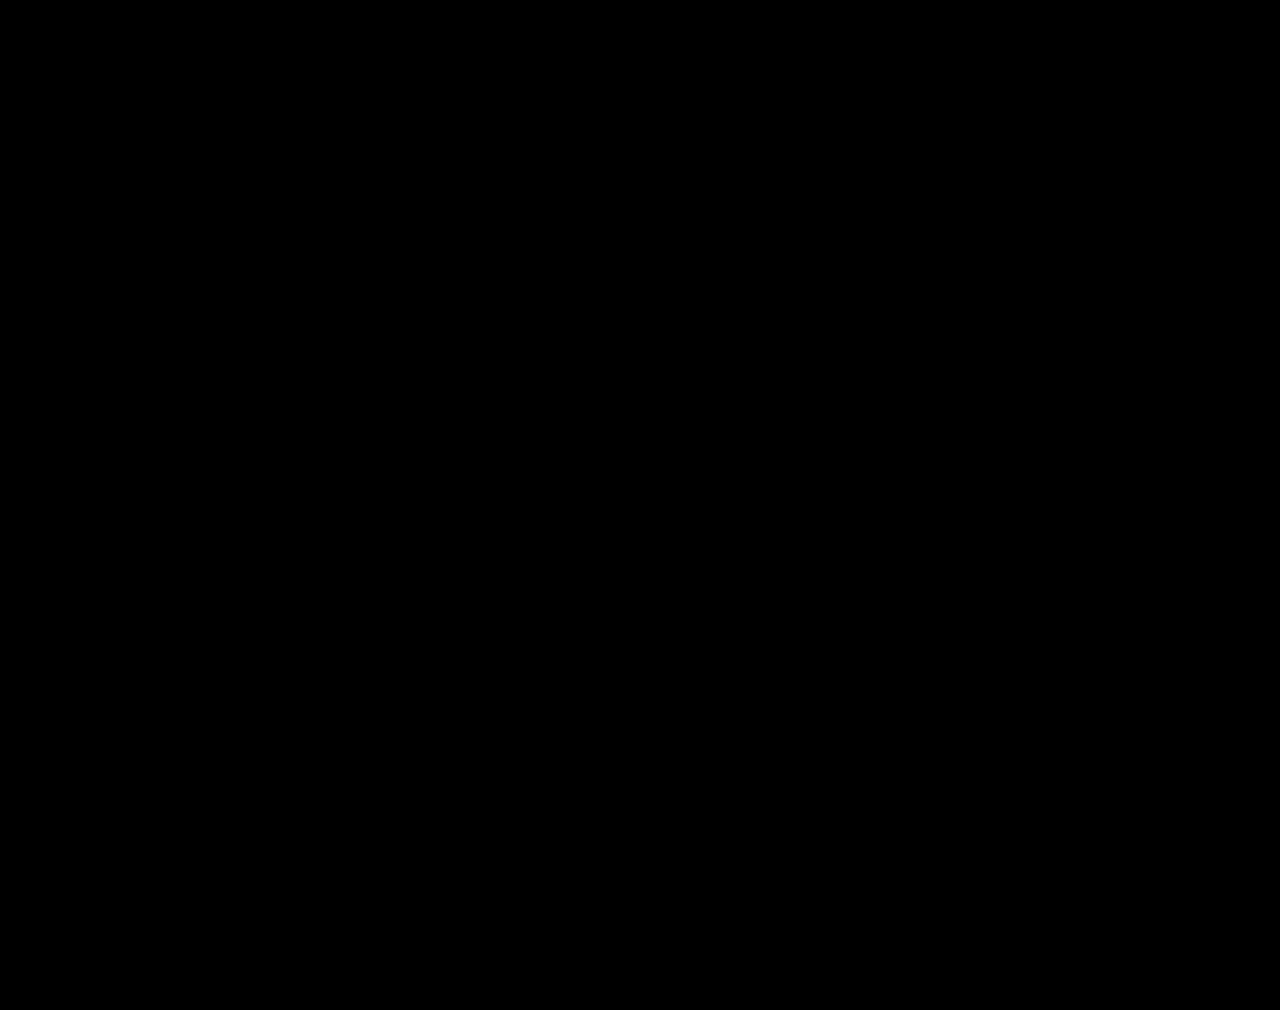
==== index.html @ 53665eca "Add files via upload" ====
<!DOCTYPE html>
<html lang="en">
<head>
<meta charset="utf-8">
<title>Celestia</title>
<meta name="viewport" content="width=device-width, initial-scale=1">
<link href="https://fonts.googleapis.com/css2?family=Press+Start+2P&display=swap" rel="stylesheet">
<link rel="stylesheet" href="style.css">
</head>
<body>
<div id="guard" hidden></div>
<div id="stage">
  <div id="screen"></div>
  <div id="popup" hidden></div>
  <canvas id="fx" width="920" height="560"></canvas>
</div>
<script src="js/data.js"></script>
<script src="js/game.js"></script>
</body>
</html>
---- style.css ----
* { box-sizing: border-box; image-rendering: pixelated; }
html, body { margin: 0; height: 100%; background: #000; color: #fff; overflow: hidden;
  font-family: 'Press Start 2P', monospace; font-size: 10px; line-height: 1.6; }
/* Stage is 11.5 : 7 -> 920 x 560, scaled by JS to fit the tab */
#stage { position: absolute; left: 50%; top: 50%; width: 920px; height: 560px;
  transform-origin: center; background: #000; overflow: hidden; }
#screen { position: absolute; inset: 0; }
#fx { position: absolute; inset: 0; pointer-events: none; z-index: 30; }
.bg { position: absolute; inset: 0; width: 100%; height: 100%; }
.hud { position: absolute; top: 0; left: 0; right: 0; height: 34px; display: flex;
  justify-content: space-between; align-items: center; padding: 0 12px; background: #000;
  border-bottom: 2px solid #fff; z-index: 5; }
.actions { position: absolute; left: 0; right: 0; bottom: 14px; display: flex; gap: 12px;
  justify-content: center; z-index: 5; }
.btn { background: #000; color: #fff; border: 2px solid #fff; font: inherit; font-size: 10px;
  padding: 10px 14px; cursor: pointer; }
.btn:hover:not(:disabled) { background: #fff; color: #000; }
.btn:disabled { border-color: #555; color: #555; cursor: default; }
.box { background: #000; border: 2px solid #fff; padding: 14px; }
.center { position: absolute; inset: 0; display: flex; flex-direction: column; align-items: center;
  justify-content: center; gap: 16px; text-align: center; }
h1 { font-size: 36px; margin: 0; letter-spacing: 6px; }
input { background: #000; color: #fff; border: 2px solid #fff; font: inherit; font-size: 12px;
  padding: 10px; width: 330px; text-align: center; outline: none; }
#popup { position: absolute; left: 90px; right: 90px; bottom: 70px; z-index: 20; background: #000;
  border: 2px solid #fff; padding: 16px; display: flex; flex-direction: column; gap: 14px;
  align-items: flex-end; box-shadow: 0 0 0 4px #000; }
#popup .pt { width: 100%; line-height: 1.9; }
#popup[hidden], #guard[hidden] { display: none; }
#guard { position: fixed; inset: 0; z-index: 99; background: #000; color: #fff; display: flex;
  align-items: center; justify-content: center; text-align: center; padding: 24px; line-height: 2.2; }
.bar { width: 320px; height: 16px; border: 2px solid #fff; }
.bar > div { height: 100%; width: 0; background: #fff; }
.mid { position: absolute; left: 0; right: 0; top: 250px; display: flex; flex-direction: column;
  align-items: center; gap: 12px; z-index: 5; }
.panel { position: absolute; right: 12px; top: 46px; width: 250px; z-index: 6; display: flex;
  flex-direction: column; gap: 10px; }
.banner { position: absolute; left: 0; right: 0; bottom: 12px; text-align: center; z-index: 5; letter-spacing: 3px; }
canvas.map { position: absolute; inset: 0; cursor: grab; }
canvas.map:active { cursor: grabbing; }
.tbar { position: absolute; left: 0; right: 0; bottom: 20px; text-align: center; z-index: 5;
  background: #000; border-top: 2px solid #fff; border-bottom: 2px solid #fff; padding: 10px; }
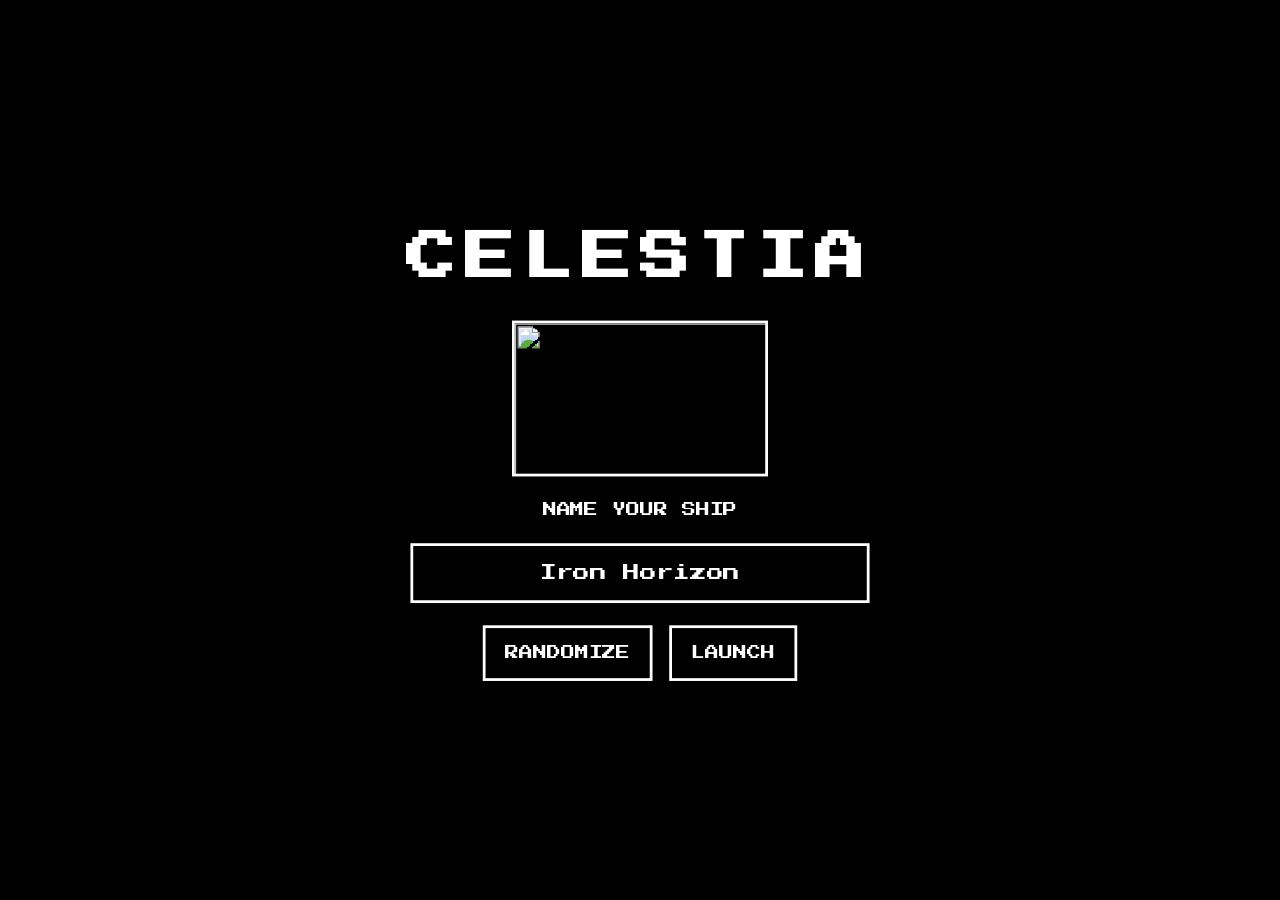
==== commit fd94b796: "Add files via upload" ====
--- a/index.html
+++ b/index.html
@@ -10,11 +10,15 @@
 <body>
 <div id="guard" hidden></div>
 <div id="stage">
-  <div id="screen"></div>
+  <div id="screen"><div id="boot" style="padding:24px;line-height:2">LOADING CELESTIA...</div></div>
   <div id="popup" hidden></div>
   <canvas id="fx" width="920" height="560"></canvas>
 </div>
-<script src="js/data.js"></script>
-<script src="js/game.js"></script>
+<script>
+function bootFail(f){document.getElementById('boot')&&(document.getElementById('boot').innerHTML='ERROR: COULD NOT LOAD '+f+'<br>UPLOAD ALL FILES TO THE REPO ROOT: index.html, style.css, data.js, game.js, assets/');}
+window.addEventListener('error',function(e){if(e.target&&e.target.src)bootFail(e.target.src.split('/').pop());},true);
+</script>
+<script src="data.js"></script>
+<script src="game.js"></script>
 </body>
 </html>
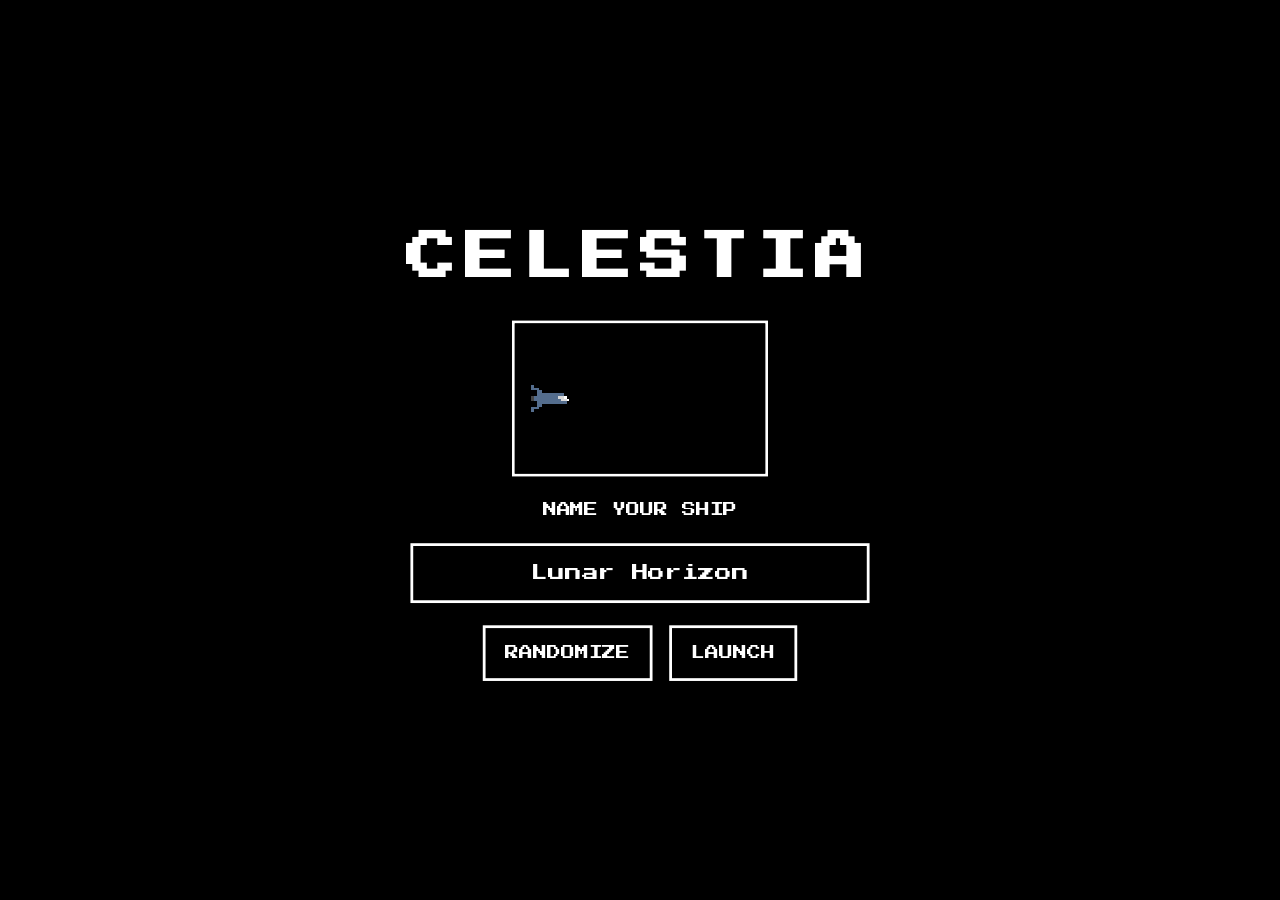
==== commit c507d3a7: "Add files via upload" ====
--- a/index.html
+++ b/index.html
@@ -15,9 +15,10 @@
   <canvas id="fx" width="920" height="560"></canvas>
 </div>
 <script>
-function bootFail(f){document.getElementById('boot')&&(document.getElementById('boot').innerHTML='ERROR: COULD NOT LOAD '+f+'<br>UPLOAD ALL FILES TO THE REPO ROOT: index.html, style.css, data.js, game.js, assets/');}
+function bootFail(f){document.getElementById('boot')&&(document.getElementById('boot').innerHTML='ERROR: COULD NOT LOAD '+f+'<br>UPLOAD ALL FILES TO THE REPO ROOT: index.html, style.css, assets.js, data.js, game.js');}
 window.addEventListener('error',function(e){if(e.target&&e.target.src)bootFail(e.target.src.split('/').pop());},true);
 </script>
+<script src="assets.js"></script>
 <script src="data.js"></script>
 <script src="game.js"></script>
 </body>
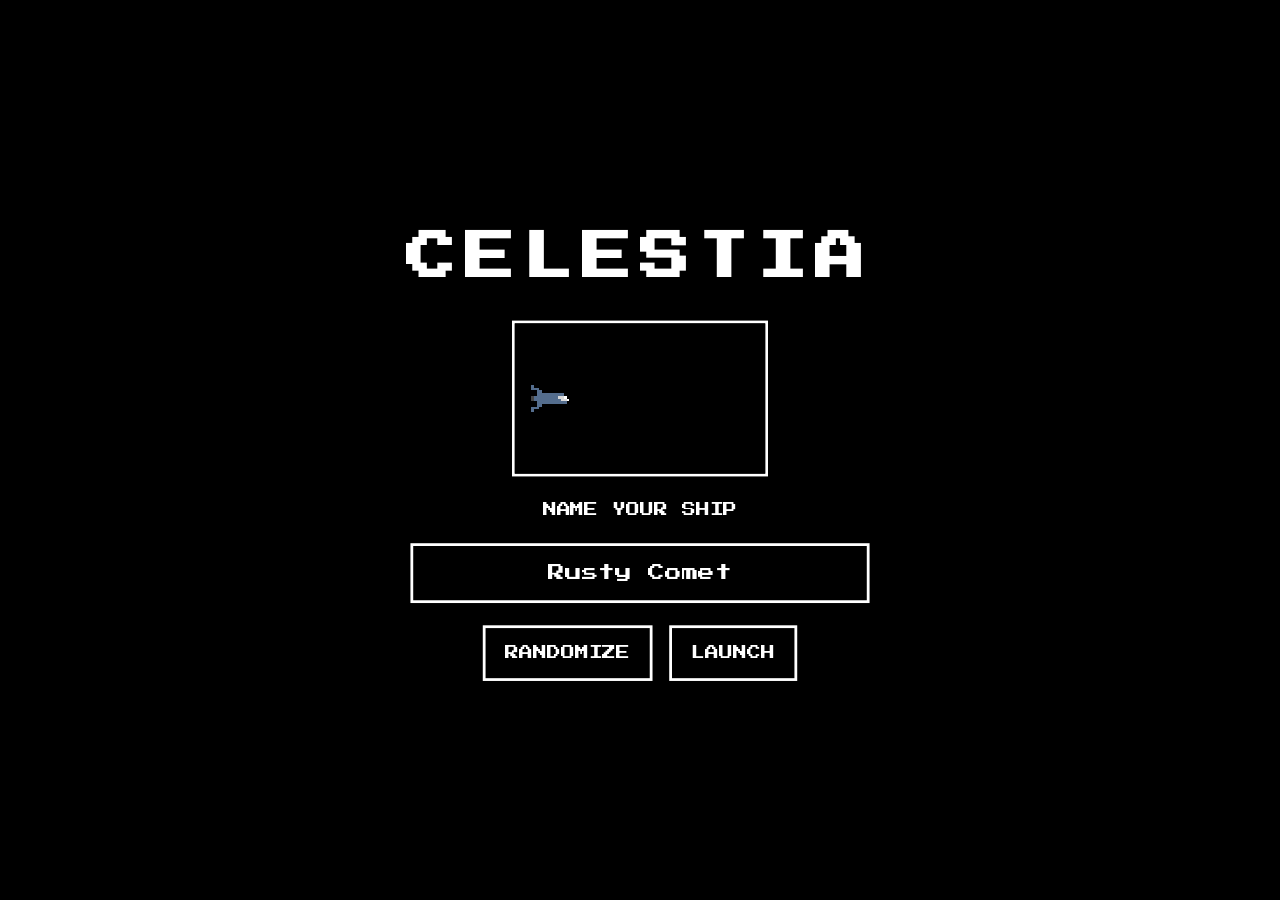
==== commit 7e520c00: "Add files via upload" ====
--- a/index.html
+++ b/index.html
@@ -5,7 +5,51 @@
 <title>Celestia</title>
 <meta name="viewport" content="width=device-width, initial-scale=1">
 <link href="https://fonts.googleapis.com/css2?family=Press+Start+2P&display=swap" rel="stylesheet">
-<link rel="stylesheet" href="style.css">
+<style>
+* { box-sizing: border-box; image-rendering: pixelated; }
+html, body { margin: 0; height: 100%; background: #000; color: #fff; overflow: hidden;
+  font-family: 'Press Start 2P', monospace; font-size: 10px; line-height: 1.6; }
+/* Stage is 11.5 : 7 -> 920 x 560, scaled by JS to fit the tab */
+#stage { position: absolute; left: 50%; top: 50%; width: 920px; height: 560px;
+  transform-origin: center; background: #000; overflow: hidden; }
+#screen { position: absolute; inset: 0; }
+#fx { position: absolute; inset: 0; pointer-events: none; z-index: 30; }
+.bg { position: absolute; inset: 0; width: 100%; height: 100%; }
+.hud { position: absolute; top: 0; left: 0; right: 0; height: 34px; display: flex;
+  justify-content: space-between; align-items: center; padding: 0 12px; background: #000;
+  border-bottom: 2px solid #fff; z-index: 5; }
+.actions { position: absolute; left: 0; right: 0; bottom: 14px; display: flex; gap: 12px;
+  justify-content: center; z-index: 5; }
+.btn { background: #000; color: #fff; border: 2px solid #fff; font: inherit; font-size: 10px;
+  padding: 10px 14px; cursor: pointer; }
+.btn:hover:not(:disabled) { background: #fff; color: #000; }
+.btn:disabled { border-color: #555; color: #555; cursor: default; }
+.box { background: #000; border: 2px solid #fff; padding: 14px; }
+.center { position: absolute; inset: 0; display: flex; flex-direction: column; align-items: center;
+  justify-content: center; gap: 16px; text-align: center; }
+h1 { font-size: 36px; margin: 0; letter-spacing: 6px; }
+input { background: #000; color: #fff; border: 2px solid #fff; font: inherit; font-size: 12px;
+  padding: 10px; width: 330px; text-align: center; outline: none; }
+#popup { position: absolute; left: 90px; right: 90px; bottom: 70px; z-index: 20; background: #000;
+  border: 2px solid #fff; padding: 16px; display: flex; flex-direction: column; gap: 14px;
+  align-items: flex-end; box-shadow: 0 0 0 4px #000; }
+#popup .pt { width: 100%; line-height: 1.9; }
+#popup[hidden], #guard[hidden] { display: none; }
+#guard { position: fixed; inset: 0; z-index: 99; background: #000; color: #fff; display: flex;
+  align-items: center; justify-content: center; text-align: center; padding: 24px; line-height: 2.2; }
+.bar { width: 320px; height: 16px; border: 2px solid #fff; }
+.bar > div { height: 100%; width: 0; background: #fff; }
+.mid { position: absolute; left: 0; right: 0; top: 250px; display: flex; flex-direction: column;
+  align-items: center; gap: 12px; z-index: 5; }
+.panel { position: absolute; right: 12px; top: 46px; width: 250px; z-index: 6; display: flex;
+  flex-direction: column; gap: 10px; }
+.banner { position: absolute; left: 0; right: 0; bottom: 12px; text-align: center; z-index: 5; letter-spacing: 3px; }
+canvas.map { position: absolute; inset: 0; cursor: grab; }
+canvas.map:active { cursor: grabbing; }
+.tbar { position: absolute; left: 0; right: 0; bottom: 20px; text-align: center; z-index: 5;
+  background: #000; border-top: 2px solid #fff; border-bottom: 2px solid #fff; padding: 10px; }
+
+</style>
 </head>
 <body>
 <div id="guard" hidden></div>
@@ -15,11 +59,322 @@
   <canvas id="fx" width="920" height="560"></canvas>
 </div>
 <script>
-function bootFail(f){document.getElementById('boot')&&(document.getElementById('boot').innerHTML='ERROR: COULD NOT LOAD '+f+'<br>UPLOAD ALL FILES TO THE REPO ROOT: index.html, style.css, assets.js, data.js, game.js');}
+function bootFail(f){document.getElementById('boot')&&(document.getElementById('boot').innerHTML='ERROR: COULD NOT LOAD '+f+'<br>');}
 window.addEventListener('error',function(e){if(e.target&&e.target.src)bootFail(e.target.src.split('/').pop());},true);
 </script>
-<script src="assets.js"></script>
-<script src="data.js"></script>
-<script src="game.js"></script>
+<script>
+// Celestia images embedded as data URIs (no assets folder needed on GitHub Pages)
+const IMG = {
+  ship: "[data-uri]",
+  farport: "[data-uri]",
+  korr: "[data-uri]"
+};
+
+</script>
+<script>
+// Celestia - data & story text
+const FIRST_NAMES = ['Silent','Crimson','Lunar','Iron','Rogue','Drifting','Hollow','Bright','Wandering','Quiet','Rusty','Stellar','Pale','Wild'];
+const LAST_NAMES  = ['Comet','Sparrow','Voyager','Lantern','Falcon','Meridian','Harbor','Tide','Ember','Wren','Horizon','Nomad','Pilgrim','Spark'];
+
+const TUNING = {
+  minerRate: 0.5,      // Retro Miner: 0.5 per second
+  toughness: 0.3,      // Lunarrite toughness
+  need: 50,            // lunarrite required
+  reward: 5000,        // Zeals
+  warpSeconds: 2,      // travel animation length
+  travelSeconds: 5     // Port <-> Lear = 5 kilayears = 5 seconds
+};
+// mining speed = miner rate / toughness  (0.5 / 0.3 = 1.667 per second)
+TUNING.mineRate = TUNING.minerRate / TUNING.toughness;
+
+const PLACES = {
+  farport: { name: 'FARPORT', sub: 'JOB HUB PLANET' },
+  korr:    { name: 'KORR',    sub: 'LUNARRITE MINING PLANET' }
+};
+
+const SYSTEMS = [
+  { id: 'port', name: 'PORT SYSTEM', x: -240, y: 0, ring: 95, sun: 16,
+    planet: { id: 'farport', name: 'FARPORT', r: 11, color: '#f7d878', angle: 0.7, speed: 0.25 } },
+  { id: 'lear', name: 'LEAR SYSTEM', x: 240, y: 0, ring: 62, sun: 13,
+    planet: { id: 'korr', name: 'KORR', r: 5.5, color: '#9a9a9a', angle: 2.4, speed: 0.35 } }
+];
+
+</script>
+<script>
+// Celestia - game logic
+const $ = s => document.querySelector(s);
+const T = TUNING;
+const S = { ship: '', loc: 'farport', step: 0, ore: 0, zeals: 0, mining: false,
+            view: 'name', mapUnlocked: false, travel: null };
+/* Tutorial steps:
+ 0 name ship | 1 find the client at Farport | 2 travel to Korr | 3 mine 50 lunarrite
+ 4 return to Farport | 5 deliver at the hut | 6 leave into space | 7 tutorial complete */
+
+let playable = false, last = performance.now();
+const rnd = a => a[Math.floor(Math.random() * a.length)];
+const randName = () => rnd(FIRST_NAMES) + ' ' + rnd(LAST_NAMES);
+
+/* ---------- tab pause / scaling ---------- */
+function checkPlay() {
+  const w = innerWidth, h = innerHeight;
+  playable = !document.hidden;
+  const g = $('#guard');
+  g.hidden = playable;
+  if (!playable) g.innerHTML = 'PAUSED<br>RETURN TO THIS TAB';
+  // stage keeps its 11.5:7 layout and scales to fit any tab size
+  const s = Math.min(w / 920, h / 560);
+  $('#stage').style.transform = `translate(-50%,-50%) scale(${s})`;
+}
+addEventListener('resize', checkPlay);
+document.addEventListener('visibilitychange', checkPlay);
+
+/* ---------- popups ---------- */
+function popup(text, label, cb) {
+  const p = $('#popup'); p.hidden = false;
+  p.innerHTML = `<div class="pt">${text}</div><button class="btn" id="pb">${label || 'OK'}</button>`;
+  $('#pb').onclick = () => { p.hidden = true; cb && cb(); };
+}
+function popups(list, done) {
+  const next = i => i >= list.length ? (done && done()) :
+    popup(list[i], i === list.length - 1 ? 'OK' : 'NEXT', () => next(i + 1));
+  next(0);
+}
+
+/* ---------- HUD ---------- */
+function questText() {
+  return ['', 'QUEST: FIND THE CLIENT', 'QUEST: GO TO KORR',
+    `QUEST: MINE LUNARRITE ${Math.floor(S.ore)}/${T.need}`, 'QUEST: RETURN TO FARPORT',
+    'QUEST: DELIVER TO THE HUT', 'QUEST: LEAVE INTO SPACE', 'TUTORIAL COMPLETE'][S.step] || '';
+}
+const hud = () => `<div class="hud"><span>${S.ship}</span><span id="qt">${questText()}</span><span>${S.zeals.toLocaleString()} Z</span></div>`;
+
+/* ---------- screens ---------- */
+function render() {
+  S.mining = false;
+  const el = $('#screen');
+  if (S.view === 'name') return renderName(el);
+  if (S.view === 'planet') return renderPlanet(el);
+  if (S.view === 'hut') return renderHut(el);
+  if (S.view === 'travel') return renderTravel(el);
+  if (S.view === 'map') return renderMap(el);
+}
+
+function renderName(el) {
+  el.innerHTML = `<div class="center"><h1>CELESTIA</h1>
+    <img src="${IMG.ship}" style="width:184px;height:112px;border:2px solid #fff">
+    <div>NAME YOUR SHIP</div>
+    <input id="nm" maxlength="24" value="${randName()}">
+    <div style="display:flex;gap:12px"><button class="btn" id="rn">RANDOMIZE</button><button class="btn" id="go">LAUNCH</button></div></div>`;
+  $('#rn').onclick = () => $('#nm').value = randName();
+  $('#go').onclick = () => {
+    S.ship = ($('#nm').value.trim() || randName()).toUpperCase();
+    S.step = 1; S.view = 'planet'; S.loc = 'farport'; render();
+    popups([`WELCOME, CAPTAIN OF THE ${S.ship}. THIS IS FARPORT, A JOB HUB PLANET.`,
+      'JOBS COME FROM PEOPLE. SOMEONE HERE HAS ASKED FOR A PILOT. GO TO THEIR HUT.']);
+  };
+}
+
+function renderPlanet(el) {
+  const L = S.loc, P = PLACES[L];
+  let acts = '', mid = '';
+  if (L === 'farport') {
+    if (S.step === 1 || S.step === 5) acts += `<button class="btn" id="hut">${S.step === 5 ? 'GO TO THE HUT (DELIVER)' : 'VISIT THE HUT'}</button>`;
+    if (S.step === 2) acts += `<button class="btn" id="tk">TRAVEL TO KORR</button>`;
+    if (S.step === 6) acts += `<button class="btn" id="leave">LEAVE INTO SPACE</button>`;
+    if (S.step >= 7) acts += `<button class="btn" id="hut">VISIT THE HUT</button><button class="btn" id="map">OPEN MAP</button>`;
+  } else {
+    if (S.step === 3) {
+      mid = `<div class="mid box"><div>LUNARRITE  TOUGHNESS ${T.toughness}</div>
+        <div id="ore">${S.ore.toFixed(1)} / ${T.need}</div>
+        <div class="bar"><div id="bar"></div></div></div>`;
+      acts += `<button class="btn" id="mine">START MINING</button>`;
+    }
+    if (S.step === 4) acts += `<button class="btn" id="tf">TRAVEL TO FARPORT</button>`;
+    if (S.step >= 7) acts += `<button class="btn" id="map">OPEN MAP</button>`;
+  }
+  el.innerHTML = `<img class="bg" src="${IMG[L]}">
+    ${hud()}${mid}
+    <div class="box" style="position:absolute;left:12px;top:46px;z-index:5">${P.name}<br><span style="font-size:8px">${P.sub}</span></div>
+    <div class="actions">${acts}</div>`;
+  const on = (id, f) => { const b = $('#' + id); if (b) b.onclick = f; };
+  on('hut', () => { S.view = 'hut'; render(); });
+  on('tk', () => startTravel('korr'));
+  on('tf', () => startTravel('farport'));
+  on('map', () => { S.view = 'map'; render(); });
+  on('leave', leaveIntoSpace);
+  on('mine', () => { S.mining = !S.mining; $('#mine').textContent = S.mining ? 'STOP MINING' : 'START MINING'; });
+  updateOre();
+}
+
+function updateOre() {
+  const o = $('#ore'); if (!o) return;
+  o.textContent = `${S.ore.toFixed(1)} / ${T.need}`;
+  $('#bar').style.width = (S.ore / T.need * 100) + '%';
+  $('#qt').textContent = questText();
+}
+
+function renderHut(el) {
+  let text, btn = '';
+  if (S.step === 1) {
+    text = `OLD TOBIN: "${S.ship}! I NEED ${T.need} LUNARRITE FROM KORR. I'LL PAY ${T.reward.toLocaleString()} ZEALS. BRING IT TO ME HERE."`;
+    btn = '<button class="btn" id="ok">ACCEPT JOB</button>';
+  } else if (S.step === 5) {
+    text = `OLD TOBIN: "THAT'S ${T.need} LUNARRITE! HERE ARE YOUR ${T.reward.toLocaleString()} ZEALS."`;
+    btn = '<button class="btn" id="ok">DELIVER LUNARRITE</button>';
+  } else text = 'OLD TOBIN: "SAFE FLIGHTS, CAPTAIN."';
+  el.innerHTML = `<div class="center"><div class="box" style="width:640px;line-height:2">${text}</div>
+    <div style="display:flex;gap:12px">${btn}<button class="btn" id="bk">LEAVE HUT</button></div></div>${hud()}`;
+  $('#bk').onclick = () => { S.view = 'planet'; render(); };
+  const ok = $('#ok');
+  if (ok) ok.onclick = () => {
+    if (S.step === 1) {
+      S.step = 2; S.view = 'planet'; render();
+      popups(['JOB ACCEPTED: MINE 50 LUNARRITE ON KORR AND BRING IT BACK.',
+        'PRESS TRAVEL TO KORR. THE JOURNEY TAKES 5 SECONDS.']);
+    } else {
+      S.step = 6; S.ore = 0; S.zeals += T.reward; S.view = 'planet'; render();
+      popups([`JOB COMPLETE! +${T.reward.toLocaleString()} ZEALS.`, 'YOU ARE READY. PRESS LEAVE INTO SPACE.']);
+    }
+  };
+}
+
+/* ---------- travel ---------- */
+const stars = Array.from({ length: 90 }, () => ({ x: Math.random() * 920, y: Math.random() * 560, s: 0.3 + Math.random() }));
+function startTravel(to) { S.travel = { to, t: 0 }; S.view = 'travel'; render(); }
+function renderTravel(el) {
+  // To use your own art, replace the values in assets.js (any image URL or data URI)
+  el.innerHTML = `<canvas id="tc" width="920" height="560" style="position:absolute;inset:0"></canvas>
+    <img id="warp" class="bg" src="${IMG.ship}">
+    <div class="tbar" id="tt"></div>`;
+}
+function tickTravel(dt) {
+  const tr = S.travel; tr.t += dt;
+  const warping = tr.t < T.warpSeconds;
+  const remain = Math.max(0, T.travelSeconds - Math.max(0, tr.t - T.warpSeconds));
+  const w = $('#warp'), r = $('#rem'), tt = $('#tt'); if (!tt) return;
+  if (w) w.style.display = warping ? 'block' : 'none';
+  if (r) r.style.display = warping ? 'none' : 'block';
+  tt.textContent = warping ? 'ENGAGING WARP...' : `TRAVELLING TO ${PLACES[tr.to].name}  -  ${remain.toFixed(1)} S REMAINING`;
+  const c = $('#tc').getContext('2d'); c.fillStyle = '#000'; c.fillRect(0, 0, 920, 560); c.fillStyle = '#fff';
+  for (const s of stars) { s.x -= s.s * (warping ? 900 : 120) * dt; if (s.x < -60) { s.x = 940; s.y = Math.random() * 560; }
+    c.fillRect(s.x, s.y, warping ? 40 * s.s : 4, 4); }
+  if (tr.t >= T.warpSeconds + T.travelSeconds) arrive(tr.to);
+}
+function arrive(dest) {
+  S.loc = dest; S.travel = null; S.view = 'planet';
+  if (dest === 'korr' && S.step === 2) {
+    S.step = 3; render();
+    popups(['THIS IS KORR. LUNARRITE HAS A TOUGHNESS OF 0.3.',
+      `TOUGHNESS 0.3 MEANS IT CAN BE MINED AT 3.3333X. YOUR RETRO MINER DOES 0.5/S, SO YOU MINE ${T.mineRate.toFixed(2)} PER SECOND.`,
+      'PRESS START MINING AND COLLECT 50 LUNARRITE.']);
+  } else if (dest === 'farport' && S.step === 4) {
+    S.step = 5; render();
+    popup('BACK AT FARPORT. TAKE THE LUNARRITE TO TOBIN\'S HUT.');
+  } else render();
+}
+
+/* ---------- leaving into space: pixel boom, then the map unlocks ---------- */
+function leaveIntoSpace() {
+  S.step = 7; S.mapUnlocked = true;
+  $('#screen').innerHTML = '';
+  const c = $('#fx'), x = c.getContext('2d');
+  const cols = ['#ffffff', '#bbbbbb', '#777777', '#f5a623'];
+  const ps = Array.from({ length: 260 }, () => { const a = Math.random() * 6.283, v = 40 + Math.random() * 380;
+    return { x: 460, y: 280, vx: Math.cos(a) * v, vy: Math.sin(a) * v, c: rnd(cols), z: 4 + Math.floor(Math.random() * 3) * 4 }; });
+  let t = 0, prev = performance.now();
+  (function loop(now) {
+    const dt = (now - prev) / 1000; prev = now; t += dt;
+    x.clearRect(0, 0, 920, 560);
+    for (const p of ps) { p.x += p.vx * dt; p.y += p.vy * dt; p.vx *= 0.985; p.vy *= 0.985;
+      x.globalAlpha = Math.max(0, 1 - t / 2); x.fillStyle = p.c; x.fillRect(Math.round(p.x / 4) * 4, Math.round(p.y / 4) * 4, p.z, p.z); }
+    x.globalAlpha = 1;
+    if (t < 2) return requestAnimationFrame(loop);
+    x.clearRect(0, 0, 920, 560);
+    S.view = 'map'; render();
+    popups(['SYSTEMS UNLOCKED: THE PORT SYSTEM AND THE LEAR SYSTEM.',
+      'DRAG TO MOVE THE MAP. SHIFT + DRAG, THE MOUSE WHEEL OR THE ROTATE BUTTONS TURN IT. CLICK A PLANET TO TRAVEL.',
+      'TUTORIAL COMPLETE.']);
+  })(prev);
+}
+
+/* ---------- map ---------- */
+const M = { cam: { x: 0, y: 0 }, rot: 0, sel: null, drag: null, moved: 0 };
+function sysOf(loc) { return SYSTEMS.find(s => s.planet.id === loc); }
+function renderMap(el) {
+  const s = sysOf(S.loc); M.cam = { x: s.x, y: s.y }; M.sel = null;
+  el.innerHTML = `<canvas class="map" id="mc" width="920" height="560"></canvas>${hud()}
+    <div class="panel" id="mp"></div>
+    <div class="actions" style="bottom:44px"><button class="btn" id="rl">&lt; ROTATE</button><button class="btn" id="rr">ROTATE &gt;</button></div>
+    <div class="banner">MORE SYSTEMS - COMING SOON</div>`;
+  const c = $('#mc');
+  const pt = e => { const r = c.getBoundingClientRect(); return { x: (e.clientX - r.left) * 920 / r.width, y: (e.clientY - r.top) * 560 / r.height }; };
+  c.oncontextmenu = e => e.preventDefault();
+  c.onpointerdown = e => { c.setPointerCapture(e.pointerId); M.drag = pt(e); M.moved = 0; };
+  c.onpointermove = e => {
+    if (!M.drag) return;
+    const p = pt(e), dx = p.x - M.drag.x, dy = p.y - M.drag.y; M.moved += Math.abs(dx) + Math.abs(dy);
+    if (e.shiftKey || e.buttons === 2) M.rot += dx * 0.01;
+    else { const a = -M.rot; M.cam.x -= dx * Math.cos(a) - dy * Math.sin(a); M.cam.y -= dx * Math.sin(a) + dy * Math.cos(a); }
+    M.drag = p;
+  };
+  c.onpointerup = e => { if (M.moved < 5) pick(pt(e)); M.drag = null; };
+  c.onwheel = e => { e.preventDefault(); M.rot += e.deltaY * 0.002; };
+  $('#rl').onclick = () => M.rot -= 0.3;
+  $('#rr').onclick = () => M.rot += 0.3;
+  panel();
+}
+const proj = (wx, wy) => { const dx = wx - M.cam.x, dy = wy - M.cam.y, c = Math.cos(M.rot), s = Math.sin(M.rot);
+  return { x: 460 + dx * c - dy * s, y: 280 + dx * s + dy * c }; };
+function planetPos(sys, time) { const p = sys.planet, a = p.angle + time * p.speed;
+  return proj(sys.x + Math.cos(a) * sys.ring, sys.y + Math.sin(a) * sys.ring); }
+function pick(p) {
+  const t = performance.now() / 1000; M.sel = null;
+  for (const s of SYSTEMS) { const q = planetPos(s, t); if (Math.hypot(q.x - p.x, q.y - p.y) < s.planet.r + 12) M.sel = s; }
+  panel();
+}
+function panel() {
+  const el = $('#mp'); if (!el) return;
+  const s = M.sel; if (!s) { el.innerHTML = '<div class="box" style="font-size:8px">CLICK A PLANET</div>'; return; }
+  const here = S.loc === s.planet.id;
+  el.innerHTML = `<div class="box">${s.planet.name}<br><span style="font-size:8px">${s.name}<br>${here ? 'YOU ARE HERE' : '5 KILAYEARS = 5 SECONDS'}</span></div>
+    <button class="btn" id="pgo">${here ? 'LAND' : 'TRAVEL TO ' + s.planet.name}</button>`;
+  $('#pgo').onclick = () => here ? (S.view = 'planet', render()) : startTravel(s.planet.id);
+}
+function drawMap() {
+  const c = $('#mc'); if (!c) return; const x = c.getContext('2d'), t = performance.now() / 1000;
+  x.fillStyle = '#000'; x.fillRect(0, 0, 920, 560);
+  x.fillStyle = '#444'; for (let i = 0; i < 70; i++) x.fillRect((i * 137) % 920, (i * 71) % 560, 2, 2);
+  const a = proj(SYSTEMS[0].x, SYSTEMS[0].y), b = proj(SYSTEMS[1].x, SYSTEMS[1].y);
+  x.strokeStyle = '#444'; x.setLineDash([6, 8]); x.beginPath(); x.moveTo(a.x, a.y); x.lineTo(b.x, b.y); x.stroke(); x.setLineDash([]);
+  x.font = '8px "Press Start 2P", monospace'; x.textAlign = 'center';
+  for (const s of SYSTEMS) {
+    const c0 = proj(s.x, s.y);
+    x.strokeStyle = '#999'; x.lineWidth = 2; x.beginPath(); x.arc(c0.x, c0.y, s.ring, 0, 6.283); x.stroke(); // grey, no fill
+    x.fillStyle = '#f5a623'; x.beginPath(); x.arc(c0.x, c0.y, s.sun, 0, 6.283); x.fill();               // sun
+    const q = planetPos(s, t);
+    x.fillStyle = s.planet.color; x.beginPath(); x.arc(q.x, q.y, s.planet.r, 0, 6.283); x.fill();
+    if (M.sel === s) { x.strokeStyle = '#fff'; x.strokeRect(q.x - s.planet.r - 6, q.y - s.planet.r - 6, s.planet.r * 2 + 12, s.planet.r * 2 + 12); }
+    x.fillStyle = '#fff'; x.fillText(s.name, c0.x, c0.y + s.ring + 24);
+    if (S.loc === s.planet.id) x.fillText('YOU', q.x, q.y - s.planet.r - 12);
+  }
+}
+
+/* ---------- main loop ---------- */
+function tick(now) {
+  const dt = Math.min(0.25, (now - last) / 1000); last = now;
+  if (playable) {
+    if (S.view === 'travel' && S.travel) tickTravel(dt);
+    else if (S.view === 'map') drawMap();
+    else if (S.mining && S.view === 'planet' && S.loc === 'korr' && S.step === 3) {
+      S.ore = Math.min(T.need, S.ore + T.mineRate * dt); updateOre();
+      if (S.ore >= T.need) { S.mining = false; S.step = 4; render();
+        popup('50 LUNARRITE COLLECTED! RETURN TO FARPORT TO DELIVER IT.'); }
+    }
+  }
+  requestAnimationFrame(tick);
+}
+checkPlay(); render(); requestAnimationFrame(tick);
+
+</script>
 </body>
 </html>
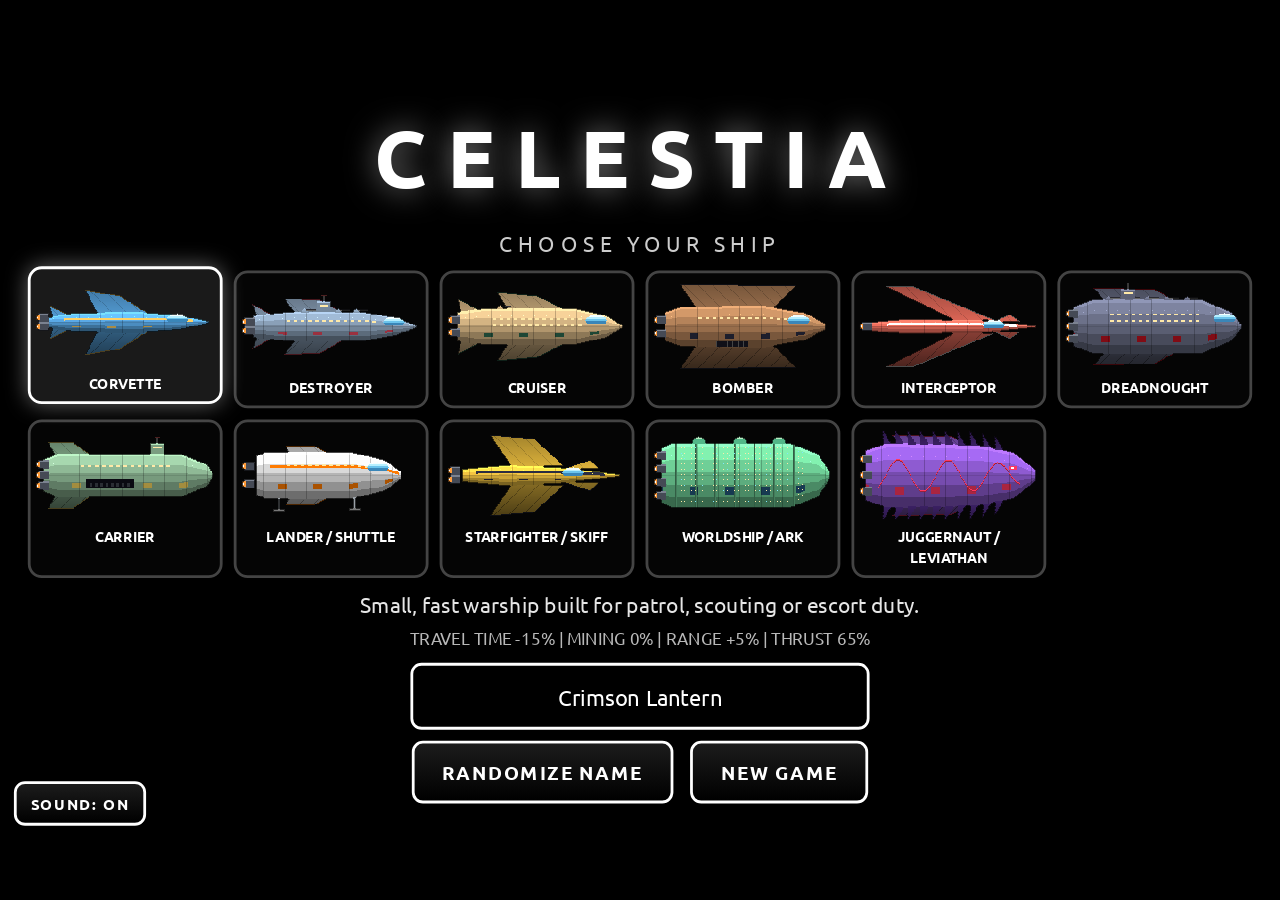
==== commit ee5644cc: "Add files via upload" ====
--- a/index.html
+++ b/index.html
@@ -4,7 +4,7 @@
 <meta charset="utf-8">
 <title>Celestia</title>
 <meta name="viewport" content="width=device-width, initial-scale=1">
-<link href="https://fonts.googleapis.com/css2?family=Press+Start+2P&display=swap" rel="stylesheet">
+<link href="https://fonts.googleapis.com/css2?family=Ubuntu:wght@400;500;700&display=swap" rel="stylesheet">
 <style>
 * { box-sizing: border-box; image-rendering: pixelated; }
 html, body { margin: 0; height: 100%; background: #000; color: #fff; overflow: hidden;
@@ -49,6 +49,47 @@
 .tbar { position: absolute; left: 0; right: 0; bottom: 20px; text-align: center; z-index: 5;
   background: #000; border-top: 2px solid #fff; border-bottom: 2px solid #fff; padding: 10px; }
 
+/* ===== 1.1: Ubuntu UI, nicer look. Only animations/sprites stay pixelated ===== */
+html, body, input, .btn { font-family: 'Ubuntu', system-ui, sans-serif; }
+html, body { font-size: 15px; line-height: 1.5; }
+.hud { height: 38px; font-weight: 500; background: linear-gradient(#000, #0a0a0a); letter-spacing: .5px; }
+.btn { font-size: 14px; font-weight: 700; letter-spacing: 1px; padding: 10px 20px; border-radius: 8px;
+  background: linear-gradient(#1c1c1c, #000); transition: transform .1s, background .15s, color .15s; }
+.btn:hover:not(:disabled) { transform: translateY(-2px); box-shadow: 0 4px 14px rgba(255,255,255,.35); }
+.box { border-radius: 10px; background: rgba(0,0,0,.82); box-shadow: 0 6px 22px rgba(0,0,0,.7); }
+input { font-size: 16px; border-radius: 8px; }
+h1 { font-size: 58px; font-weight: 700; letter-spacing: 14px; margin: 0; text-shadow: 0 0 22px rgba(255,255,255,.5); }
+#popup { font-size: 16px; border-radius: 12px; background: rgba(0,0,0,.92); box-shadow: 0 8px 40px rgba(0,0,0,.9), 0 0 0 1px #444; }
+#guard { font-size: 20px; }
+.bar { border-radius: 8px; overflow: hidden; height: 18px; } .sm { font-size: 12px; opacity: .8; }
+.tl { position: absolute; left: 12px; top: 48px; z-index: 5; }
+.sub { letter-spacing: 4px; opacity: .8; }
+.row { display: flex; gap: 12px; }
+.ships { display: grid; grid-template-columns: repeat(6, 1fr); gap: 8px; width: 880px; }
+.sc { border: 2px solid #444; border-radius: 10px; padding: 6px 4px; cursor: pointer; background: #050505; font-size: 10px; font-weight: 700; transition: .12s; }
+.sc:hover { border-color: #aaa; } .sc.on { border-color: #fff; background: #1a1a1a; box-shadow: 0 0 16px rgba(255,255,255,.4); transform: translateY(-3px); }
+.sc canvas { width: 104px; height: 56px; display: block; margin: 0 auto 4px; }
+.sd { min-height: 40px; width: 700px; opacity: .9; }
+.moss { position: absolute; width: 72px; height: 54px; cursor: grab; z-index: 6; touch-action: none; user-select: none; }
+.shop { position: absolute; left: 12px; top: 110px; width: 430px; z-index: 5; display: flex; flex-direction: column; gap: 8px; }
+.shop .ln { display: flex; justify-content: space-between; align-items: center; gap: 8px; }
+.shop .btn { padding: 6px 12px; font-size: 12px; }
+.toast { position: absolute; right: 14px; top: 50px; z-index: 40; background: #fff; color: #000; padding: 6px 12px; border-radius: 8px; font-weight: 700; animation: fl 2.4s forwards; }
+@keyframes fl { to { transform: translateY(-22px); opacity: 0; } }
+.hp { position: absolute; right: 12px; top: 48px; width: 270px; z-index: 5; }
+
+/* ===== 1.2 ===== */
+.sc canvas { width: 128px; height: 64px; }
+.row { flex-wrap: wrap; justify-content: center; max-width: 880px; }
+.shop2 { position: absolute; right: 12px; top: 110px; width: 400px; z-index: 5; display: flex; flex-direction: column; gap: 8px; max-height: 420px; overflow: auto; }
+.sw { width: 26px; height: 26px; border: 2px solid #fff; border-radius: 6px; cursor: pointer; padding: 0; }
+.sw.on { outline: 2px solid #fff; outline-offset: 2px; }
+#mute { position: absolute; left: 10px; bottom: 10px; z-index: 25; padding: 6px 10px; font-size: 11px; }
+.bg { animation: landz .9s ease-out; }
+@keyframes landz { from { transform: scale(1.35); opacity: .2; } to { transform: scale(1); opacity: 1; } }
+.shop, .shop2 { top: 148px; }
+.shop2 { max-height: 390px; }
+
 </style>
 </head>
 <body>
@@ -59,17 +100,8 @@
   <canvas id="fx" width="920" height="560"></canvas>
 </div>
 <script>
-function bootFail(f){document.getElementById('boot')&&(document.getElementById('boot').innerHTML='ERROR: COULD NOT LOAD '+f+'<br>');}
+function bootFail(f){document.getElementById('boot')&&(document.getElementById('boot').innerHTML='ERROR: COULD NOT LOAD '+f+'<br>UPLOAD ALL FILES TO THE REPO ROOT: index.html, style.css, data.js, game.js, game2.js, game3.js, game4.js');}
 window.addEventListener('error',function(e){if(e.target&&e.target.src)bootFail(e.target.src.split('/').pop());},true);
-</script>
-<script>
-// Celestia images embedded as data URIs (no assets folder needed on GitHub Pages)
-const IMG = {
-  ship: "[data-uri]",
-  farport: "[data-uri]",
-  korr: "[data-uri]"
-};
-
 </script>
 <script>
 // Celestia - data & story text
@@ -89,14 +121,18 @@
 
 const PLACES = {
   farport: { name: 'FARPORT', sub: 'JOB HUB PLANET' },
-  korr:    { name: 'KORR',    sub: 'LUNARRITE MINING PLANET' }
+  korr:    { name: 'KORR',    sub: 'LUNARRITE MINING PLANET' },
+  bazaar:  { name: 'BAZAAR',  sub: 'SHOP PLANET' },
+  home:    { name: 'HOME',    sub: 'YOUR PLANET' }
 };
 
 const SYSTEMS = [
-  { id: 'port', name: 'PORT SYSTEM', x: -240, y: 0, ring: 95, sun: 16,
-    planet: { id: 'farport', name: 'FARPORT', r: 11, color: '#f7d878', angle: 0.7, speed: 0.25 } },
-  { id: 'lear', name: 'LEAR SYSTEM', x: 240, y: 0, ring: 62, sun: 13,
-    planet: { id: 'korr', name: 'KORR', r: 5.5, color: '#9a9a9a', angle: 2.4, speed: 0.35 } }
+  { id: 'port', name: 'PORT SYSTEM', x: -240, y: 0, sun: 16, planets: [
+    { id: 'farport', name: 'FARPORT', r: 11, color: '#f7d878', angle: 0.7, speed: 0.25, orbit: 95 },
+    { id: 'bazaar', name: 'BAZAAR', r: 8, color: '#5fb6c8', angle: 3.6, speed: 0.4, orbit: 58 } ] },
+  { id: 'lear', name: 'LEAR SYSTEM', x: 240, y: 0, sun: 13, planets: [
+    { id: 'korr', name: 'KORR', r: 5.5, color: '#9a9a9a', angle: 2.4, speed: 0.35, orbit: 66 },
+    { id: 'home', name: 'HOME', r: 6.5, color: '#6bc57a', angle: 5.1, speed: 0.5, orbit: 40 } ] }
 ];
 
 </script>
@@ -292,8 +328,7 @@
     x.clearRect(0, 0, 920, 560);
     S.view = 'map'; render();
     popups(['SYSTEMS UNLOCKED: THE PORT SYSTEM AND THE LEAR SYSTEM.',
-      'DRAG TO MOVE THE MAP. SHIFT + DRAG, THE MOUSE WHEEL OR THE ROTATE BUTTONS TURN IT. CLICK A PLANET TO TRAVEL.',
-      'TUTORIAL COMPLETE.']);
+      'DRAG TO MOVE THE MAP. SHIFT + DRAG, THE MOUSE WHEEL OR THE ROTATE BUTTONS TURN IT. CLICK A PLANET TO TRAVEL.'], showComplete);
   })(prev);
 }
 
@@ -373,6 +408,751 @@
   }
   requestAnimationFrame(tick);
 }
+
+</script>
+<script>
+/* Celestia 1.1 - ships, generated travel animation, colony quest line. Overrides functions from game.js */
+Object.assign(S, { type: 0, need: T.need, job: null, planet: '', cleaned: false, homes: 0, farms: 0, caves: 0,
+  pods: { home: 0, farm: 0, cave: 0 }, inv: { silver: 0, crust: 0, gold: 0, lunerite: 0, platinum: 0 },
+  moss: [], mossInit: false, won: false, acc: 0 });
+const B = (id, t) => `<button class="btn" id="${id}">${t}</button>`;
+const JOBS = [[30, 700], [60, 1600], [100, 3000]];
+const ITEMS = [['home', 'HOME POD', 300], ['farm', 'FARM POD', 800], ['cave', 'MINING EQUIPMENT (CAVE KIT)', 1500]];
+const RES = [{ k: 'silver', n: 'SILVER', r: 'COMMON', w: 50, v: 20 }, { k: 'crust', n: 'LUNER CRUST', r: 'UNCOMMON', w: 25, v: 45 },
+  { k: 'gold', n: 'GOLD', r: 'RARE', w: 15, v: 100 }, { k: 'lunerite', n: 'LUNERITE', r: 'EPIC', w: 7, v: 250 },
+  { k: 'platinum', n: 'PLATINUM', r: 'LEGENDARY', w: 3, v: 600 }];
+
+/* ---------- 11 ship designs (generated pixel art) ---------- */
+const SHIPS = [
+ { n: 'CORVETTE', d: 'Small, fast warship built for patrol, scouting or escort duty.', c: '#7fc8ff', L: 20, H: 2, wing: 4, sw: .6, fin: 3, eng: 1 },
+ { n: 'DESTROYER', d: 'Multi-role combatant that screens fleets, hunts raiders and patrols.', c: '#9fb4c9', L: 26, H: 3, wing: 3, sw: .9, fin: 2, eng: 2, turret: 2 },
+ { n: 'CRUISER', d: 'Medium vessel for independent missions, exploration or commerce raiding.', c: '#d6c59a', L: 30, H: 4, wing: 3, sw: 1, fin: 3, eng: 2, turret: 1 },
+ { n: 'BOMBER', d: 'Strike craft designed to attack heavy targets, stations or ground installations.', c: '#c98b6b', L: 24, H: 4, wing: 7, sw: .5, fin: 2, eng: 2, bay: 1 },
+ { n: 'INTERCEPTOR', d: 'Fast, short-range dogfighter built to shoot down fighters and bombers.', c: '#ff9f7a', L: 22, H: 1, wing: 6, sw: .7, fin: 4, eng: 1, fwd: 1 },
+ { n: 'DREADNOUGHT', d: 'Gigantic, heavily armored warship built for overwhelming firepower.', c: '#8d8fa8', L: 40, H: 6, wing: 2, sw: 3, fin: 2, eng: 3, turret: 4 },
+ { n: 'CARRIER', d: 'Large support capital ship that launches and repairs smaller craft or carries troops.', c: '#a8c4a2', L: 38, H: 5, wing: 0, sw: 1, fin: 2, eng: 3, deck: 1 },
+ { n: 'LANDER / SHUTTLE', d: 'Short-range vessel ferrying crews and cargo between orbit and a planet or moon.', c: '#e6e6e6', L: 16, H: 4, wing: 3, sw: .4, fin: 0, eng: 1, legs: 1 },
+ { n: 'STARFIGHTER / SKIFF', d: 'Agile personal or small-squadron ship for space fantasy and adventure.', c: '#ffd166', L: 18, H: 2, wing: 5, sw: .5, fin: 3, eng: 1, fwd: 1 },
+ { n: 'WORLDSHIP / ARK', d: 'Massive vessel built to carry entire populations or ecosystems across deep space.', c: '#7be0a3', L: 42, H: 7, wing: 0, sw: 1, fin: 0, eng: 4, rings: 1 },
+ { n: 'JUGGERNAUT / LEVIATHAN', d: 'Colossal, ancient warship that dominates entire star systems.', c: '#b36bff', L: 44, H: 8, wing: 3, sw: 2, fin: 3, eng: 3, spikes: 1 }];
+const shade = (h, k) => { const n = parseInt(h.slice(1), 16), f = v => Math.max(0, Math.min(255, Math.round(v * k)));
+  return `rgb(${f(n >> 16)},${f((n >> 8) & 255)},${f(n & 255)})`; };
+const engY = s => Array.from({ length: s.eng }, (_, e) => 14 + (e - (s.eng - 1) / 2) * Math.max(2, Math.floor(s.H * 2 / s.eng)));
+function shipSprite(i) {
+  const s = SHIPS[i], c = document.createElement('canvas'); c.width = 52; c.height = 28;
+  const x = c.getContext('2d'), cy = 14, x0 = 4, P = (a, b, col) => { x.fillStyle = col; x.fillRect(Math.round(a), Math.round(b), 1, 1); };
+  for (let a = 1; a <= s.wing; a++) for (let xx = x0 + s.L * (s.fwd ? .45 : .35) + a * s.sw; xx < x0 + s.L * .85; xx++)
+    for (const d of [-1, 1]) P(xx, cy + d * (s.H + a), shade(s.c, .6 + (a % 2) * .12));
+  for (let a = 1; a <= s.fin; a++) for (let xx = x0 + 1; xx < x0 + 3 + s.fin - a; xx++) for (const d of [-1, 1]) P(xx, cy + d * (s.H + a), shade(s.c, .7));
+  for (let xx = 0; xx <= s.L; xx++) {
+    const t = xx / s.L, h = Math.max(0, Math.round(s.H * (t < .1 ? .5 + t * 5 : t < .75 ? 1 : 1 - (t - .75) / .25 * .95)));
+    for (let r = -h; r <= h; r++) { let k = r < -h / 2 ? 1.15 : r > h / 2 ? .7 : .95; if (Math.abs(r) === h) k *= .75; P(x0 + xx, cy + r, shade(s.c, k)); }
+    if (s.deck && xx > 3 && xx < s.L - 4) P(x0 + xx, cy, '#2a2a2a');
+    if (s.rings && xx % 5 === 2) for (let r = -h; r <= h; r++) P(x0 + xx, cy + r, '#1b3a2a');
+    if (s.turret && xx > 6 && xx % Math.ceil(s.L / (s.turret + 1)) === 0) { P(x0 + xx, cy - h - 1, '#ddd'); P(x0 + xx + 1, cy - h - 1, '#ddd'); }
+    if (s.spikes && xx % 4 === 1) for (let j = 1; j <= 2; j++) { P(x0 + xx, cy - h - j, shade(s.c, .6)); P(x0 + xx, cy + h + j, shade(s.c, .6)); }
+    if (s.legs && (xx === 3 || xx === s.L - 4)) { for (let j = 1; j <= 3; j++) P(x0 + xx, cy + h + j, '#999'); P(x0 + xx - 1, cy + h + 3, '#999'); P(x0 + xx + 1, cy + h + 3, '#999'); }
+  }
+  if (s.bay) for (let xx = 8; xx < 14; xx++) P(x0 + xx, cy + s.H, '#222');
+  const cx = x0 + Math.round(s.L * .72); P(cx, cy - 1, '#bdf4ff'); P(cx + 1, cy - 1, '#7fdcff'); P(cx, cy, '#5fb8e0');
+  engY(s).forEach(y => { P(x0 - 1, y, '#666'); P(x0, y, '#ff9d3c'); });
+  return c;
+}
+
+/* ---------- generated pixel scenes & sprites ---------- */
+const _sc = {};
+function sceneURL(k) {
+  if (_sc[k]) return _sc[k];
+  const c = document.createElement('canvas'); c.width = 92; c.height = 56; const x = c.getContext('2d');
+  let s = 7; const R = () => (s = (s * 16807) % 2147483647) / 2147483647;
+  x.fillStyle = '#04050c'; x.fillRect(0, 0, 92, 56);
+  for (let i = 0; i < 60; i++) { x.fillStyle = R() < .2 ? '#fff' : '#667'; x.fillRect(R() * 92 | 0, R() * 56 | 0, 1, 1); }
+  const cx = 64, cy = 32, r = 30, base = [70, 170, 190];
+  for (let y = 0; y < 56; y++) for (let xx = 0; xx < 92; xx++) { const dx = xx - cx, dy = y - cy;
+    if (Math.hypot(dx, dy) < r) { const l = .3 + .7 * Math.max(0, (-dx * .6 - dy * .4) / r + .6) + Math.sin(y * .6 + R()) * .06;
+      x.fillStyle = `rgb(${base.map(v => Math.min(255, v * l) | 0)})`; x.fillRect(xx, y, 1, 1); } }
+  for (let i = 0; i < 40; i++) { const dx = -20 + R() * 30, dy = -4 + R() * 24; if (Math.hypot(cx + dx - cx, dy) < r - 4) { x.fillStyle = '#ffe27a'; x.fillRect(cx + dx | 0, cy + dy | 0, 1, 1); } }
+  for (let a = 0; a < 360; a += 2) { const q = a * Math.PI / 180, px = cx + Math.cos(q) * 46, py = cy + Math.sin(q) * 9;
+    if (py > cy || Math.abs(px - cx) > r) { x.fillStyle = 'rgba(225,205,255,.75)'; x.fillRect(px | 0, py | 0, 1, 1); } }
+  return _sc[k] = c.toDataURL();
+}
+const _sp = {};
+function spriteURL(k) {
+  if (_sp[k]) return _sp[k];
+  const c = document.createElement('canvas'), x = c.getContext('2d'); let s = 5; const R = () => (s = (s * 16807) % 2147483647) / 2147483647;
+  if (k === 'moss') { c.width = 16; c.height = 12;
+    for (let y = 0; y < 12; y++) for (let xx = 0; xx < 16; xx++) if (Math.hypot((xx - 7.5) / 8, (y - 5.5) / 6) + R() * .25 < 1) { x.fillStyle = ['#2f7d32', '#3fa142', '#1f5c25', '#62c25a'][R() * 4 | 0]; x.fillRect(xx, y, 1, 1); } }
+  else { c.width = 14; c.height = 18; x.fillStyle = '#c9c9c9'; x.fillRect(0, 2, 14, 2); x.fillRect(5, 0, 4, 2);
+    for (let y = 4; y < 18; y++) { x.fillStyle = '#8a8a8a'; x.fillRect(1 + (y - 4) / 8 | 0, y, 12 - 2 * ((y - 4) / 8 | 0), 1); }
+    x.fillStyle = '#444'; for (let xx = 4; xx < 11; xx += 3) x.fillRect(xx, 6, 1, 10); }
+  return _sp[k] = c.toDataURL();
+}
+
+/* ---------- name + ship select ---------- */
+function renderName(el) {
+  el.innerHTML = `<div class="center" style="gap:10px"><h1>CELESTIA</h1><div class="sub">CHOOSE YOUR SHIP</div><div class="ships" id="sg"></div>
+    <div class="sd" id="sd"></div><input id="nm" maxlength="24" value="${randName()}">
+    <div class="row"><button class="btn" id="rn">RANDOMIZE NAME</button><button class="btn" id="go">LAUNCH</button></div></div>`;
+  const sel = i => { S.type = i; $$('.sc').forEach((e, j) => e.classList.toggle('on', j === i)); $('#sd').textContent = SHIPS[i].d; };
+  SHIPS.forEach((s, i) => { const d = document.createElement('div'); d.className = 'sc'; d.append(shipSprite(i), s.n); d.onclick = () => sel(i); $('#sg').append(d); });
+  sel(S.type);
+  $('#rn').onclick = () => $('#nm').value = randName();
+  $('#go').onclick = () => {
+    S.ship = ($('#nm').value.trim() || randName()).toUpperCase(); S.step = 1; S.view = 'planet'; S.loc = 'farport'; render();
+    popups([`WELCOME, CAPTAIN OF THE ${S.ship}. THIS IS FARPORT, A JOB HUB PLANET.`, 'JOBS COME FROM PEOPLE. SOMEONE HERE HAS ASKED FOR A PILOT. GO TO THEIR HUT.']);
+  };
+}
+const $$ = s => document.querySelectorAll(s);
+
+/* ---------- quest text ---------- */
+function questText() {
+  if (S.step >= 11) return !S.cleaned ? 'QUEST: CLEAN UP YOUR PLANET' : S.won ? 'COLONY ESTABLISHED' : `HOMES ${S.homes}/10  FARM ${S.farms}/1  CAVE ${S.caves}/1`;
+  return ['', 'QUEST: FIND THE CLIENT', 'QUEST: GO TO KORR', `QUEST: MINE LUNARRITE ${Math.floor(S.ore)}/${S.need}`, 'QUEST: RETURN TO FARPORT', 'QUEST: DELIVER TO THE HUT',
+    'QUEST: LEAVE INTO SPACE', 'QUEST: VISIT THE HUT IN FARPORT', `QUEST: MINE ${S.need} LUNARRITE FOR VEX`, 'QUEST: RETURN TO VEX AT FARPORT', 'QUEST: CLAIM YOUR PLANET'][S.step] || '';
+}
+function refreshHud() { const h = $('.hud'); if (h) h.lastElementChild.textContent = S.zeals.toLocaleString() + ' Z'; const q = $('#qt'); if (q) q.textContent = questText(); }
+function toast(t) { const d = document.createElement('div'); d.className = 'toast'; d.textContent = t; $('#stage').append(d); setTimeout(() => d.remove(), 2400); }
+
+/* ---------- planets ---------- */
+const canMine = () => S.step === 3 || S.step === 8 || (S.step >= 11 && S.job && !S.job.done);
+function renderPlanet(el) {
+  const L = S.loc; if (L === 'home') return renderHome(el); if (L === 'bazaar') return renderBazaar(el);
+  const P = PLACES[L]; let acts = '', mid = '';
+  if (L === 'farport') {
+    if (S.step === 2) acts += B('tk', 'TRAVEL TO KORR'); else if (S.step === 6) acts += B('leave', 'LEAVE INTO SPACE');
+    else if (S.step === 1 || S.step === 5 || S.step >= 7) acts += B('hut', S.step === 5 ? 'GO TO THE HUT (DELIVER)' : 'VISIT THE HUT');
+  } else {
+    if (canMine()) { mid = `<div class="mid box"><div>LUNARRITE &nbsp;TOUGHNESS ${T.toughness}</div><div id="ore">${S.ore.toFixed(1)} / ${S.need}</div><div class="bar"><div id="bar"></div></div></div>`; acts += B('mine', 'START MINING'); }
+    if (S.step === 4 || S.step === 9 || (S.job && S.job.done)) acts += B('tf', 'TRAVEL TO FARPORT');
+  }
+  if (S.mapUnlocked) acts += B('map', 'OPEN MAP');
+  el.innerHTML = `<img class="bg" src="${IMG[L]}">${hud()}${mid}<div class="box tl">${P.name}<br><span class="sm">${P.sub}</span></div><div class="actions">${acts}</div>`;
+  const on = (id, f) => { const b = $('#' + id); if (b) b.onclick = f; };
+  on('hut', () => { S.view = 'hut'; render(); }); on('tk', () => startTravel('korr')); on('tf', () => startTravel('farport'));
+  on('map', () => { S.view = 'map'; render(); }); on('leave', leaveIntoSpace);
+  on('mine', () => { S.mining = !S.mining; $('#mine').textContent = S.mining ? 'STOP MINING' : 'START MINING'; });
+  updateOre();
+}
+function updateOre() { const o = $('#ore'); if (!o) return; o.textContent = `${S.ore.toFixed(1)} / ${S.need}`; $('#bar').style.width = (S.ore / S.need * 100) + '%'; $('#qt').textContent = questText(); }
+function finishMine() {
+  S.mining = false;
+  if (S.step === 3) { S.step = 4; render(); popup('50 LUNARRITE COLLECTED! RETURN TO FARPORT TO DELIVER IT.'); }
+  else if (S.step === 8) { S.step = 9; render(); popup(`${S.need} LUNARRITE COLLECTED. TAKE IT BACK TO VEX AT FARPORT.`); }
+  else { S.job.done = true; render(); popup('JOB COLLECTED! RETURN TO THE FARPORT HUT TO GET PAID.'); }
+}
+
+/* ---------- hut ---------- */
+function renderHut(el) {
+  let text, btn = '', extra = '';
+  if (S.step === 1) { text = `OLD TOBIN: "${S.ship}! I NEED ${T.need} LUNARRITE FROM KORR. I'LL PAY ${T.reward.toLocaleString()} ZEALS. BRING IT TO ME HERE."`; btn = B('ok', 'ACCEPT JOB'); }
+  else if (S.step === 5) { text = `OLD TOBIN: "THAT'S ${T.need} LUNARRITE! HERE ARE YOUR ${T.reward.toLocaleString()} ZEALS."`; btn = B('ok', 'DELIVER LUNARRITE'); }
+  else if (S.step === 7) { text = `VEX (SKETCHY): "PSST... CAPTAIN ${S.ship}. I KNOW OF A PLANET NOBODY WANTS. IT COULD BE YOURS. BRING ME 20 LUNARRITE FROM KORR AND ASK NO QUESTIONS."`; btn = B('ok', 'ACCEPT SKETCHY JOB'); }
+  else if (S.step === 8 || S.step === 9) text = 'VEX: "20 LUNARRITE. KORR. DON\'T KEEP ME WAITING."';
+  else if (S.step === 10) { text = 'VEX: "...NOT BAD, CAPTAIN. THE DEED IS YOURS. NAME YOUR PLANET."'; extra = '<input id="pn" maxlength="20" placeholder="PLANET NAME">'; btn = B('ok', 'CLAIM PLANET'); }
+  else if (S.step >= 11) {
+    const j = S.job;
+    if (j && j.done) { text = `CLIENT: "THE ${j.need} LUNARRITE! HERE ARE ${j.reward} ZEALS."`; btn = B('ok', 'DELIVER'); }
+    else if (j) text = `ACTIVE JOB: MINE ${j.need} LUNARRITE ON KORR FOR ${j.reward} Z.`;
+    else { text = 'JOB BOARD: PICK A JOB. MINE LUNARRITE ON KORR AND BRING IT BACK FOR ZEALS.'; btn = JOBS.map((q, i) => `<button class="btn" data-j="${i}">MINE ${q[0]} - ${q[1]} Z</button>`).join(''); }
+  } else text = 'OLD TOBIN: "SAFE FLIGHTS, CAPTAIN."';
+  el.innerHTML = `<div class="center"><div class="box" style="width:660px;line-height:1.9;font-size:17px">${text}</div>${extra}<div class="row">${btn}<button class="btn" id="bk">LEAVE HUT</button></div></div>${hud()}`;
+  $('#bk').onclick = () => { S.view = 'planet'; render(); };
+  $$('[data-j]').forEach(b => b.onclick = () => { const q = JOBS[b.dataset.j]; S.job = { need: q[0], reward: q[1], done: false }; S.need = q[0]; S.ore = 0; S.view = 'planet'; render();
+    popup(`JOB ACCEPTED: MINE ${q[0]} LUNARRITE ON KORR, THEN RETURN HERE FOR ${q[1]} ZEALS.`); });
+  const ok = $('#ok'); if (!ok) return;
+  ok.onclick = () => {
+    if (S.step === 1) { S.step = 2; S.view = 'planet'; render(); popups(['JOB ACCEPTED: MINE 50 LUNARRITE ON KORR AND BRING IT BACK.', 'PRESS TRAVEL TO KORR. THE JOURNEY TAKES 5 SECONDS.']); }
+    else if (S.step === 5) { S.step = 6; S.ore = 0; S.zeals += T.reward; S.view = 'planet'; render(); popups([`JOB COMPLETE! +${T.reward.toLocaleString()} ZEALS.`, 'YOU ARE READY. PRESS LEAVE INTO SPACE.']); }
+    else if (S.step === 7) { S.step = 8; S.need = 20; S.ore = 0; S.view = 'planet'; render(); popup('VEX WANTS 20 LUNARRITE FROM KORR. OPEN THE MAP AND TRAVEL TO KORR.'); }
+    else if (S.step === 10) { const n = ($('#pn').value.trim() || 'NEW HOPE').toUpperCase(); S.planet = n; PLACES.home = { name: n, sub: 'YOUR PLANET' }; SYSTEMS[1].planets[1].name = n;
+      S.step = 11; S.ore = 0; S.view = 'planet'; render();
+      popups([`THE PLANET ${n} IS YOURS! IT ORBITS IN THE LEAR SYSTEM.`, 'OPEN THE MAP AND TRAVEL THERE. IT IS COVERED IN MOSS, SO CLEAN IT UP FIRST.',
+        'THEN VISIT THE BAZAAR IN THE PORT SYSTEM TO BUY HOME PODS, FARM PODS AND MINING EQUIPMENT. TAKE JOBS AT THE FARPORT HUT TO EARN ZEALS.']); }
+    else { S.zeals += S.job.reward; S.job = null; S.ore = 0; S.view = 'planet'; render(); popup('PAID! CHECK THE JOB BOARD FOR MORE WORK.'); }
+  };
+}
+
+/* ---------- your planet ---------- */
+function renderHome(el) {
+  el.innerHTML = `<canvas id="hc" width="230" height="140" class="bg"></canvas>${hud()}<div class="box tl">${S.planet}<br><span class="sm">YOUR PLANET</span></div><div class="hp box" id="hp"></div><div class="actions" id="ha"></div>`;
+  drawColony();
+  if (!S.cleaned) {
+    if (!S.mossInit) { S.mossInit = true; S.moss = Array.from({ length: 9 }, (_, i) => ({ x: 40 + ((i * 173) % 640), y: 300 + ((i * 97) % 170) })); }
+    const bin = new Image(); bin.src = spriteURL('bin'); bin.style.cssText = 'position:absolute;left:800px;top:410px;width:84px;height:108px;z-index:5'; el.append(bin);
+    S.moss.forEach(m => { const im = new Image(); im.src = spriteURL('moss'); im.className = 'moss'; im.draggable = false; im.style.left = m.x + 'px'; im.style.top = m.y + 'px'; el.append(im); dragMoss(im, m); });
+    mossInfo();
+  } else colonyUI();
+}
+function mossInfo() { $('#hp').innerHTML = `<b>CLEAN-UP</b><br><span class="sm">DRAG THE MOSS INTO THE TRASH BIN.<br>${S.moss.length} PATCHES LEFT</span>`; }
+function dragMoss(im, m) {
+  let ox, oy;
+  const pos = e => { const r = $('#stage').getBoundingClientRect(), sc = r.width / 920; return [(e.clientX - r.left) / sc, (e.clientY - r.top) / sc]; };
+  im.onpointerdown = e => { im.setPointerCapture(e.pointerId); const [x, y] = pos(e); ox = x - m.x; oy = y - m.y; im.style.cursor = 'grabbing'; };
+  im.onpointermove = e => { if (ox === undefined) return; const [x, y] = pos(e); m.x = x - ox; m.y = y - oy; im.style.left = m.x + 'px'; im.style.top = m.y + 'px'; };
+  im.onpointerup = () => { ox = undefined; im.style.cursor = 'grab'; const cx = m.x + 36, cy = m.y + 27;
+    if (cx > 790 && cx < 890 && cy > 400 && cy < 520) { im.remove(); S.moss = S.moss.filter(q => q !== m); mossInfo();
+      if (!S.moss.length) { S.cleaned = true; render(); popups(['PLANET CLEANED! THE GROUND IS READY FOR BUILDING.', 'BUY HOME PODS, A FARM POD AND MINING EQUIPMENT AT THE BAZAAR. BUILD 10 HOMES, 1 FARM AND A CAVE.']); } } };
+}
+function colonyUI() {
+  $('#ha').innerHTML = B('bh', 'BUILD HOME') + B('bf', 'BUILD FARM') + B('bc', 'BUILD CAVE') + B('map', 'OPEN MAP');
+  const bld = (id, k, cnt, max) => { $('#' + id).onclick = () => { if (S.pods[k] > 0 && S[cnt] < max) { S.pods[k]--; S[cnt]++; colonyInfo(); refreshHud(); checkWin(); } }; };
+  bld('bh', 'home', 'homes', 10); bld('bf', 'farm', 'farms', 1); bld('bc', 'cave', 'caves', 1);
+  $('#map').onclick = () => { S.view = 'map'; render(); };
+  colonyInfo();
+}
+function colonyInfo() {
+  const hp = $('#hp'); if (!hp) return;
+  hp.innerHTML = `<b>COLONY</b><br>HOMES ${S.homes}/10 &nbsp;FARM ${S.farms}/1 &nbsp;CAVE ${S.caves}/1<br><span class="sm">PODS IN CARGO: ${S.pods.home} HOME, ${S.pods.farm} FARM, ${S.pods.cave} CAVE KIT<br>` +
+    (S.caves && S.homes ? 'RESIDENTS ARE MINING' + (S.farms ? ' (FARM BONUS)' : '') : 'BUILD A CAVE + HOMES SO RESIDENTS CAN WORK') + '</span><br>' +
+    RES.map(r => `<span class="sm">${r.n}: ${S.inv[r.k]}</span>`).join('<br>');
+  const b = (id, k, cnt, max) => { const e = $('#' + id); if (e) e.disabled = !(S.pods[k] > 0 && S[cnt] < max); };
+  b('bh', 'home', 'homes', 10); b('bf', 'farm', 'farms', 1); b('bc', 'cave', 'caves', 1);
+}
+function checkWin() { if (!S.won && S.homes >= 10 && S.farms >= 1 && S.caves >= 1) { S.won = true; refreshHud();
+  popups(['COLONY ESTABLISHED! 10 HOMES, A FARM AND A CAVE ARE UP AND RUNNING.', 'YOUR RESIDENTS KEEP MINING FOR YOU. SELL THEIR FINDS AT THE BAZAAR. MORE COMING SOON.']); } }
+const disc = (x, cx, cy, r, col) => { x.fillStyle = col; for (let y = -r; y <= r; y++) for (let a = -r; a <= r; a++) if (a * a + y * y <= r * r) x.fillRect(cx + a, cy + y, 1, 1); };
+function drawColony() {
+  const c = $('#hc'); if (!c) return; const x = c.getContext('2d'), t = performance.now() / 1000;
+  ['#0b0d24', '#14123a', '#1f1650', '#2d1b5e', '#43246b', '#5d2d72'].forEach((col, i) => { x.fillStyle = col; x.fillRect(0, i * 13, 230, 13); });
+  for (let i = 0; i < 40; i++) { x.fillStyle = (Math.sin(t * 2 + i) > .6) ? '#667' : '#fff'; x.fillRect((i * 53) % 230, (i * 29) % 60, 1, 1); }
+  disc(x, 40, 38, 14, '#f7d878'); disc(x, 185, 22, 9, '#9a9a9a');
+  x.fillStyle = '#2f5d36'; x.fillRect(0, 78, 230, 62);
+  for (let i = 0; i < 400; i++) { x.fillStyle = i % 3 ? '#3a7a43' : '#2a4f30'; x.fillRect((i * 37) % 230, 78 + (i * 17) % 62, 2, 1); }
+  for (let xx = 0; xx < 230; xx++) { x.fillStyle = '#244a2c'; x.fillRect(xx, 72 + Math.round(8 * Math.sin(xx / 17) + 5 * Math.sin(xx / 7)), 1, 8); }
+  for (let i = 0; i < S.homes; i++) { const hx = 8 + (i % 5) * 31, hy = 84 + Math.floor(i / 5) * 24;
+    x.fillStyle = '#e8d9b0'; x.fillRect(hx, hy + 6, 22, 12); x.fillStyle = '#b5483a'; for (let k = 0; k < 6; k++) x.fillRect(hx + k, hy + 5 - k, 22 - 2 * k, 1);
+    x.fillStyle = '#5a3a1e'; x.fillRect(hx + 4, hy + 13, 4, 5); x.fillStyle = '#ffe27a'; x.fillRect(hx + 12, hy + 9, 5, 4); }
+  if (S.farms) { x.fillStyle = '#6b4a2b'; x.fillRect(172, 112, 50, 22); for (let i = 0; i < 12; i++) { x.fillStyle = i % 2 ? '#7ddc5a' : '#4fb83a'; x.fillRect(175 + i * 4, 114, 2, 18); } }
+  if (S.caves) { for (let y = 0; y < 34; y++) { const w = Math.round(Math.sqrt(Math.max(0, 1 - ((y - 34) / 34) ** 2)) * 24); x.fillStyle = y % 5 ? '#6b6b78' : '#55555f'; x.fillRect(199 - w, 70 + y, w * 2, 1); }
+    x.fillStyle = '#0a0a10'; x.fillRect(193, 92, 12, 12); x.fillRect(194, 90, 10, 2); x.fillStyle = Math.sin(t * 6) > 0 ? '#ffb347' : '#ff9d3c'; x.fillRect(190, 90, 2, 2); }
+  const cols = ['#4fa3ff', '#ff6b6b', '#ffd166', '#c77dff', '#7be0a3'];
+  for (let i = 0; i < S.homes; i++) { const px = (8 + i * 23 + t * (6 + i % 3 * 4)) % 210, py = 126 + (i % 2) * 6;
+    x.fillStyle = '#ffd9b0'; x.fillRect(px | 0, py, 2, 2); x.fillStyle = cols[i % 5]; x.fillRect(px | 0, py + 2, 2, 3); }
+}
+function produce(dt) {
+  if (!(S.caves && S.homes)) return;
+  S.acc += dt; if (S.acc < 10) return; S.acc = 0;
+  const rolls = Math.ceil(S.homes / 3) + S.farms, got = {};
+  for (let i = 0; i < rolls; i++) { let n = Math.random() * 100, r = RES[0]; for (const q of RES) { if (n < q.w) { r = q; break; } n -= q.w; } S.inv[r.k]++; got[r.n] = (got[r.n] || 0) + 1; }
+  toast('RESIDENTS FOUND: ' + Object.entries(got).map(([k, v]) => `+${v} ${k}`).join(', ')); if (S.view === 'planet' && S.loc === 'home') colonyInfo(); if (S.view === 'planet' && S.loc === 'bazaar') shopUI();
+}
+
+/* ---------- bazaar ---------- */
+function renderBazaar(el) {
+  el.innerHTML = `<img class="bg" src="${sceneURL('bazaar')}">${hud()}<div class="box tl">BAZAAR<br><span class="sm">SHOP PLANET</span></div><div class="shop box" id="sh"></div><div class="actions">${B('map', 'OPEN MAP')}</div>`;
+  $('#map').onclick = () => { S.view = 'map'; render(); }; shopUI();
+}
+function shopUI() {
+  const total = RES.reduce((a, r) => a + S.inv[r.k] * r.v, 0);
+  $('#sh').innerHTML = '<b>BUY</b>' + ITEMS.map(i => `<div class="ln"><span>${i[1]} <span class="sm">${i[2]} Z (HAVE ${S.pods[i[0]]})</span></span><button class="btn" data-b="${i[0]}" ${S.zeals < i[2] ? 'disabled' : ''}>BUY</button></div>`).join('') +
+    '<b>SELL</b>' + RES.map(r => `<div class="ln sm"><span>${r.n} (${r.r})</span><span>${S.inv[r.k]} x ${r.v} Z</span></div>`).join('') +
+    `<div class="ln"><span>TOTAL ${total} Z</span><button class="btn" id="sell" ${total ? '' : 'disabled'}>SELL ALL</button></div>`;
+  $$('[data-b]').forEach(b => b.onclick = () => { const it = ITEMS.find(i => i[0] === b.dataset.b); if (S.zeals >= it[2]) { S.zeals -= it[2]; S.pods[it[0]]++; refreshHud(); shopUI(); } });
+  $('#sell').onclick = () => { S.zeals += total; RES.forEach(r => S.inv[r.k] = 0); refreshHud(); shopUI(); toast(`SOLD FOR ${total} Z`); };
+}
+
+/* ---------- generated travel animation: ship + exhaust + gliding pixel stars ---------- */
+function startTravel(to) { S.travel = { to, t: 0, dur: sysOf(S.loc) === sysOf(to) ? 2 : T.travelSeconds, sp: [] }; S.view = 'travel'; render(); }
+function renderTravel(el) { el.innerHTML = '<canvas id="tc" width="920" height="560" style="position:absolute;inset:0"></canvas><div class="tbar" id="tt"></div>'; }
+function tickTravel(dt) {
+  const tr = S.travel; tr.t += dt; const warp = tr.t < T.warpSeconds, rem = Math.max(0, tr.dur - Math.max(0, tr.t - T.warpSeconds)), tt = $('#tt'); if (!tt) return;
+  tt.textContent = warp ? 'ENGAGING DRIVES...' : `TRAVELLING TO ${(PLACES[tr.to].name).toUpperCase()}  -  ${rem.toFixed(1)} S REMAINING`;
+  const c = $('#tc').getContext('2d'), sp = SHIPS[S.type], spr = S._spr && S._spr.t === S.type ? S._spr.c : (S._spr = { t: S.type, c: shipSprite(S.type) }).c;
+  c.imageSmoothingEnabled = false; c.fillStyle = '#02030a'; c.fillRect(0, 0, 920, 560);
+  for (let i = 0; i < 6; i++) { c.fillStyle = 'rgba(90,60,160,.14)'; const nx = ((i * 211 - tr.t * 20) % 1100 + 1100) % 1100 - 100; c.fillRect(Math.round(nx / 8) * 8, 60 + i * 80, 160 + i * 20, 48); }
+  for (const s of stars) { s.x -= s.s * (warp ? 1100 : 220) * dt; if (s.x < -80) { s.x = 940; s.y = Math.random() * 560; }
+    const z = s.s < .6 ? 4 : s.s < 1 ? 8 : 12; c.fillStyle = s.s < .6 ? '#667' : s.s < 1 ? '#bbb' : '#fff'; c.fillRect(Math.round(s.x / 4) * 4, Math.round(s.y / 4) * 4, warp ? z * 4 : z, 4); }
+  const sc = 6, bob = Math.round(Math.sin(tr.t * 3) * 2) * 4, sx = 200, sy = 280 - 14 * sc + bob;
+  engY(sp).forEach(ey => { const fy = sy + ey * sc, len = 7 + (Math.random() * 5 | 0) + (warp ? 4 : 0);
+    ['#fff', '#fff3b0', '#ffd24a', '#ff9d3c', '#ff5a2a', '#a02a1a', '#601810'].forEach((col, k) => { const l = Math.min(len, 3 + k * 2); c.fillStyle = col; c.fillRect(sx + 4 * sc - l * sc + 6 * sc * 0, fy, 0, 0); });
+    for (let k = 0; k < len; k++) { c.fillStyle = ['#fff', '#fff3b0', '#ffd24a', '#ff9d3c', '#ff5a2a', '#a02a1a', '#601810'][Math.min(6, k >> 1)]; const h = k < 3 ? sc : k < 7 ? sc - 2 : 4; c.fillRect(sx + 3 * sc - (k + 1) * sc, fy + (sc - h) / 2, sc, h); }
+    tr.sp.push({ x: sx + 2 * sc, y: fy + 2, vx: -(250 + Math.random() * 300), vy: (Math.random() - .5) * 60, l: 1 }); });
+  tr.sp = tr.sp.filter(p => (p.l -= dt * 1.6) > 0); for (const p of tr.sp) { p.x += p.vx * dt; p.y += p.vy * dt; c.fillStyle = p.l > .5 ? '#ffb347' : '#ff5a2a'; c.fillRect(Math.round(p.x / 4) * 4, Math.round(p.y / 4) * 4, 4, 4); }
+  c.drawImage(spr, sx, sy, 52 * sc, 28 * sc);
+  if (tr.t >= T.warpSeconds + tr.dur) arrive(tr.to);
+}
+function arrive(d) {
+  S.loc = d; S.travel = null; S.view = 'planet';
+  if (d === 'korr' && S.step === 2) { S.step = 3; render();
+    popups(['THIS IS KORR. LUNARRITE HAS A TOUGHNESS OF 0.3.', `TOUGHNESS 0.3 MEANS IT CAN BE MINED AT 3.3333X. YOUR RETRO MINER DOES 0.5/S, SO YOU MINE ${T.mineRate.toFixed(2)} PER SECOND.`, 'PRESS START MINING AND COLLECT 50 LUNARRITE.']); }
+  else if (d === 'farport' && S.step === 4) { S.step = 5; render(); popup('BACK AT FARPORT. TAKE THE LUNARRITE TO TOBIN\'S HUT.'); }
+  else if (d === 'farport' && S.step === 9) { S.step = 10; render(); popup('BACK AT FARPORT. VEX IS WAITING AT THE HUT.'); }
+  else render();
+}
+
+/* ---------- tutorial complete card ---------- */
+function showComplete() {
+  S.step = 7; refreshHud();
+  popup(`<div style="font-size:28px;font-weight:700;letter-spacing:4px;text-align:center">&#10003; TUTORIAL COMPLETE</div><div style="text-align:center;margin-top:10px">YOU TRAVELLED, MINED, DELIVERED AND UNLOCKED THE MAP.<br>REWARD EARNED: ${T.reward.toLocaleString()} ZEALS</div>`, 'CONTINUE',
+    () => popup('NEXT: TRAVEL TO FARPORT AND VISIT THE HUT. A SKETCHY GUY HAS A PROPOSAL FOR YOU.', 'OK'));
+}
+
+/* ---------- map (several planets per system) ---------- */
+const mapPlanets = () => SYSTEMS.flatMap(s => s.planets.filter(p => p.id !== 'home' || S.planet).map(p => ({ s, p })));
+function sysOf(loc) { return SYSTEMS.find(s => s.planets.some(p => p.id === loc)) || SYSTEMS[0]; }
+function planetPos(s, p, t) { const a = p.angle + t * p.speed; return proj(s.x + Math.cos(a) * p.orbit, s.y + Math.sin(a) * p.orbit); }
+function pick(pt) { const t = performance.now() / 1000; M.sel = null; for (const { s, p } of mapPlanets()) { const q = planetPos(s, p, t); if (Math.hypot(q.x - pt.x, q.y - pt.y) < p.r + 12) M.sel = p; } panel(); }
+function panel() {
+  const el = $('#mp'); if (!el) return; const p = M.sel; if (!p) { el.innerHTML = '<div class="box sm">CLICK A PLANET</div>'; return; }
+  const here = S.loc === p.id, same = sysOf(S.loc) === sysOf(p.id);
+  el.innerHTML = `<div class="box"><b>${p.name}</b><br><span class="sm">${sysOf(p.id).name}<br>${here ? 'YOU ARE HERE' : same ? 'SHORT HOP: 2 SECONDS' : '5 KILAYEARS = 5 SECONDS'}</span></div><button class="btn" id="pgo">${here ? 'LAND' : 'TRAVEL TO ' + p.name}</button>`;
+  $('#pgo').onclick = () => here ? (S.view = 'planet', render()) : startTravel(p.id);
+}
+function drawMap() {
+  const c = $('#mc'); if (!c) return; const x = c.getContext('2d'), t = performance.now() / 1000;
+  x.fillStyle = '#000'; x.fillRect(0, 0, 920, 560); x.fillStyle = '#444'; for (let i = 0; i < 70; i++) x.fillRect((i * 137) % 920, (i * 71) % 560, 2, 2);
+  const a = proj(SYSTEMS[0].x, SYSTEMS[0].y), b = proj(SYSTEMS[1].x, SYSTEMS[1].y);
+  x.strokeStyle = '#444'; x.setLineDash([6, 8]); x.beginPath(); x.moveTo(a.x, a.y); x.lineTo(b.x, b.y); x.stroke(); x.setLineDash([]);
+  x.font = '600 13px Ubuntu, sans-serif'; x.textAlign = 'center';
+  for (const s of SYSTEMS) { const c0 = proj(s.x, s.y);
+    for (const p of s.planets) if (p.id !== 'home' || S.planet) { x.strokeStyle = '#999'; x.lineWidth = 2; x.beginPath(); x.arc(c0.x, c0.y, p.orbit, 0, 6.283); x.stroke(); }
+    x.fillStyle = '#f5a623'; x.beginPath(); x.arc(c0.x, c0.y, s.sun, 0, 6.283); x.fill();
+    x.fillStyle = '#fff'; x.fillText(s.name, c0.x, c0.y + 118); }
+  for (const { s, p } of mapPlanets()) { const q = planetPos(s, p, t);
+    x.fillStyle = p.color; x.beginPath(); x.arc(q.x, q.y, p.r, 0, 6.283); x.fill();
+    if (M.sel === p) { x.strokeStyle = '#fff'; x.strokeRect(q.x - p.r - 6, q.y - p.r - 6, p.r * 2 + 12, p.r * 2 + 12); }
+    x.fillStyle = '#fff'; x.fillText(p.name, q.x, q.y + p.r + 16); if (S.loc === p.id) x.fillText('YOU', q.x, q.y - p.r - 10); }
+}
+
+/* ---------- main loop ---------- */
+function tick(now) {
+  const dt = Math.min(0.25, (now - last) / 1000); last = now;
+  if (playable) {
+    if (S.view === 'travel' && S.travel) tickTravel(dt);
+    else if (S.view === 'map') drawMap();
+    else if (S.mining && S.view === 'planet' && S.loc === 'korr' && canMine()) { S.ore = Math.min(S.need, S.ore + T.mineRate * dt); updateOre(); if (S.ore >= S.need) finishMine(); }
+    else if (S.view === 'planet' && S.loc === 'home' && S.cleaned) drawColony();
+    produce(dt);
+  }
+  requestAnimationFrame(tick);
+}
+
+</script>
+<script>
+/* Celestia 1.2 (part A): 200x100 ships, generated scenes, perks, save, sound, market */
+Object.assign(S, { up: { engine: 0, cargo: 0, scanner: 0, weapon: 0, armor: 0 }, cyber: {}, paint: {}, custom: false,
+  jobs: [], jobT: 0, done: 0, mk: {}, fr: 0, lore: [], sv: 0, cd: 0 });
+const clamp = (v, a, b) => Math.max(a, Math.min(b, v));
+const MATS = {}; RES.forEach(r => MATS[r.k] = { n: r.n, base: r.v });
+const COLONY = RES.map(r => r.k);
+const IMG = new Proxy({}, { get: (t, k) => sceneURL(k) });   // arrival images are now all generated
+
+/* ---------- ship perks ---------- */
+// [travel x, mining x, range +, thrust, cargo +, combat +]
+const PERK = [[.85, 1, .05, .65, 0, 0], [1, 1, .02, .55, 0, .1], [.95, 1, .10, .5, 0, .03], [1.1, 1.15, 0, .35, 0, .08], [.7, .8, .06, .85, 0, .04],
+  [1.25, 1.25, 0, .15, 0, .18], [1.2, 1, .08, .25, 100, .05], [1.1, 1.35, 0, .45, 20, 0], [.8, .9, .10, .8, 0, .06], [1.4, 1.1, .18, .1, 200, 0], [1.3, 1.5, .02, .2, 0, .15]];
+SHIPS.forEach((s, i) => { const p = PERK[i]; Object.assign(s, { trv: p[0], mine: p[1], rng: p[2], thr: p[3], cargo: p[4], cmb: p[5] }); });
+const travelMult = () => SHIPS[S.type].trv * (1 - .07 * S.up.engine);
+const mineMult = () => SHIPS[S.type].mine * (1 + (S.cyber.neural ? .25 : 0));
+const rangeP = () => clamp(.30 + SHIPS[S.type].rng + .04 * S.up.scanner + (S.cyber.optic ? .08 : 0), .05, .9);
+const thrustP = () => clamp(SHIPS[S.type].thr + (S.cyber.reflex ? .1 : 0) + .03 * S.up.engine, .05, .95);
+const cargoCap = () => 100 + SHIPS[S.type].cargo + 60 * S.up.cargo;
+const cargoUsed = () => Object.keys(S.inv).filter(k => !COLONY.includes(k)).reduce((a, k) => a + S.inv[k], 0);
+const perkText = i => { const s = SHIPS[i], f = v => (v > 1 ? '+' : '') + Math.round((v - 1) * 100) + '%';
+  return `TRAVEL TIME ${f(s.trv)} | MINING ${f(s.mine)} | RANGE +${Math.round(s.rng * 100)}% | THRUST ${Math.round(s.thr * 100)}%` + (s.cargo ? ` | CARGO +${s.cargo}` : ''); };
+
+/* ---------- 200 x 100 ship sprites ---------- */
+const SPEC = [
+ { c: '#5aa9e6', a: '#ffd166', p: [[14, 6], [42, 10], [112, 11], [160, 8], [193, 1]], w: [[[68, 10], [126, 10], [94, 30], [54, 37]], [[18, 6], [40, 6], [14, 20]]], eng: 2, cock: 158, stripe: 1 },
+ { c: '#8aa0b8', a: '#e84a5f', p: [[12, 12], [50, 16], [135, 16], [172, 10], [195, 1]], w: [[[58, 16], [112, 16], [88, 30], [46, 32]], [[16, 12], [36, 12], [10, 26]]], eng: 2, tur: [70, 108, 128], tower: 84, cock: 170, win: 1 },
+ { c: '#d4b483', a: '#2d6a4f', p: [[10, 16], [40, 20], [142, 20], [178, 12], [195, 1]], w: [[[66, 20], [130, 20], [100, 35], [54, 39]], [[14, 16], [40, 16], [10, 32]]], eng: 2, tur: [58], win: 2, cock: 166 },
+ { c: '#b5835a', a: '#2b2d42', p: [[12, 16], [30, 22], [122, 23], [170, 15], [192, 3]], w: [[[46, 22], [135, 22], [160, 46], [28, 48]]], eng: 2, bay: 1, cock: 162, win: 1 },
+ { c: '#ef6f5e', a: '#ffffff', p: [[14, 5], [50, 8], [132, 7], [197, .5]], w: [[[104, 8], [150, 8], [58, 46], [26, 46]], [[150, 6], [180, 6], [168, 14]]], eng: 1, cock: 150, stripe: 1 },
+ { c: '#6c7189', a: '#c1121f', p: [[8, 22], [30, 30], [152, 30], [186, 16], [197, 2]], w: [[[42, 30], [122, 30], [100, 42], [30, 44]]], eng: 3, tur: [48, 70, 92, 114, 136], tower: 62, cock: 178, win: 2 },
+ { c: '#8fb996', a: '#f4d35e', p: [[8, 18], [24, 24], [162, 24], [192, 12], [198, 2]], w: [[[20, 24], [60, 24], [40, 38], [12, 38]]], eng: 3, deck: 1, tower: 128, win: 1 },
+ { c: '#d9d9d9', a: '#ff7b00', p: [[16, 22], [26, 26], [122, 26], [160, 17], [178, 4]], w: [[[52, 26], [96, 26], [80, 34], [48, 34]]], eng: 2, legs: 1, cock: 152, win: 1, stripe: 1 },
+ { c: '#f4c542', a: '#2b2d42', p: [[16, 7], [62, 11], [122, 9], [192, 1]], w: [[[70, 11], [130, 11], [96, 42], [46, 46]], [[130, 8], [170, 8], [160, 18]]], eng: 2, cock: 140, stripe: 1 },
+ { c: '#6fcf97', a: '#22577a', p: [[8, 30], [20, 36], [152, 36], [184, 24], [197, 4]], w: [], eng: 4, rings: 1, win: 0 },
+ { c: '#8e5bd1', a: '#ff3860', p: [[6, 28], [30, 36], [132, 34], [172, 26], [197, 6]], w: [[[50, 34], [120, 34], [104, 44], [34, 46]]], eng: 3, spikes: 1, veins: 1 }];
+const _ss = {}, _eng = {};
+function shipSprite(i, paint) {
+  paint = paint || {}; const key = i + '|' + (paint.hull || '') + (paint.accent || '') + (paint.glow || '');
+  if (!_ss[key]) _ss[key] = buildShip(i, paint);
+  const c = document.createElement('canvas'); c.width = 200; c.height = 100; c.getContext('2d').drawImage(_ss[key], 0, 0); return c;
+}
+const shipEngY = i => { shipSprite(i, {}); return _eng[i]; };
+function buildShip(i, pt) {
+  const sp = SPEC[i], base = pt.hull || sp.c, acc = pt.accent || sp.a, glow = pt.glow || '#ff9d3c', cy = 50;
+  const c = document.createElement('canvas'); c.width = 200; c.height = 100; const x = c.getContext('2d');
+  const P = (a, b, col) => { x.fillStyle = col; x.fillRect(Math.round(a), Math.round(b), 1, 1); };
+  const R = (a, b, w, h, col) => { x.fillStyle = col; x.fillRect(Math.round(a), Math.round(b), w, h); };
+  const prof = X => { const p = sp.p; if (X < p[0][0] || X > p[p.length - 1][0]) return 0;
+    for (let k = 0; k < p.length - 1; k++) if (X <= p[k + 1][0]) { const t = (X - p[k][0]) / (p[k + 1][0] - p[k][0]); return p[k][1] + (p[k + 1][1] - p[k][1]) * t; } return 0; };
+  const inP = (poly, X, Y) => { let q = false; for (let a = 0, b = poly.length - 1; a < poly.length; b = a++) { const [xi, yi] = poly[a], [xj, yj] = poly[b];
+    if ((yi > Y) !== (yj > Y) && X < (xj - xi) * (Y - yi) / (yj - yi) + xi) q = !q; } return q; };
+  for (const poly of sp.w) for (let X = 0; X < 200; X++) for (let Y = 1; Y < 50; Y++) if (inP(poly, X, Y)) {
+    const edge = !inP(poly, X, Y + 1);
+    for (const d of [-1, 1]) P(X, cy + d * Y, edge ? acc : shade(base, (d < 0 ? .95 : .6) - Y / 160 + ((X + Y) % 16 === 0 ? -.14 : 0))); }
+  for (let X = 0; X < 200; X++) { const h = Math.round(prof(X)); if (h < 1) continue;
+    for (let r = -h; r <= h; r++) { const v = (r + h) / (2 * h); let k = Math.round((1.3 - .85 * v) * 6) / 6;
+      if (X % 24 === 0) k *= .78; if (r === 0) k *= .9;
+      if (sp.stripe && Math.abs(r + Math.round(h * .4)) <= 1 && X > 30 && X < 176) { P(X, cy + r, acc); continue; }
+      if (X % 40 < 10 && r > h * .35 && r < h * .6 && h > 8) { P(X, cy + r, shade(acc, k)); continue; }
+      P(X, cy + r, shade(base, k)); }
+    if (X % 13 === 6) P(X, cy - Math.round(h * .6), shade(base, 1.5)); }
+  if (sp.win) for (let X = 50; X < 150; X += 8) for (let j = 0; j < sp.win; j++) R(X, cy - Math.round(prof(X) * .45) + j * 7, 4, 2, '#ffe9a8');
+  if (sp.cock) { const cx = sp.cock, cyy = cy - Math.round(prof(cx) * .45);
+    for (let dy = -6; dy <= 3; dy++) for (let dx = -12; dx <= 12; dx++) if ((dx / 12) ** 2 + (dy / 6) ** 2 <= 1) P(cx + dx, cyy + dy, ['#f2feff', '#b6efff', '#6cc4ec', '#3a86b8'][Math.min(3, (dy + 6) / 9 * 4 | 0)]); P(cx - 6, cyy - 4, '#fff'); }
+  for (const xt of sp.tur || []) { const ty = cy - Math.round(prof(xt));
+    for (let dx = -4; dx <= 4; dx++) for (let dy = -4; dy <= 0; dy++) if (dx * dx + dy * dy <= 16) P(xt + dx, ty + dy, shade(base, .95 - dy * .06));
+    R(xt + 2, ty - 3, 11, 2, '#2b2b33'); R(xt + 2, ty - 2, 11, 1, '#666'); }
+  if (sp.tower) { const tx = sp.tower, h = Math.round(prof(tx)); R(tx, cy - h - 12, 16, 12, shade(base, .85)); R(tx, cy - h - 12, 16, 2, shade(base, 1.25));
+    R(tx + 3, cy - h - 8, 10, 2, '#ffe9a8'); R(tx + 7, cy - h - 19, 2, 7, '#bbb'); R(tx + 5, cy - h - 19, 6, 1, '#f66'); }
+  if (sp.deck) { const h = Math.round(prof(100)); for (let X = 30; X < 176; X += 9) P(X, cy - h + 1, '#ffd166'); R(56, cy + 4, 54, 10, '#0a0a12'); R(56, cy + 4, 54, 1, '#ffd166'); for (let X = 60; X < 108; X += 6) R(X, cy + 9, 3, 4, '#2a2d34'); }
+  if (sp.bay) { const h = Math.round(prof(88)); R(70, cy + h - 6, 36, 6, '#101018'); for (let X = 70; X < 106; X += 6) R(X, cy + h - 6, 1, 6, '#444'); }
+  if (sp.rings) { for (let X = 24; X < 170; X += 22) { const h = Math.round(prof(X)); for (let r = -h; r <= h; r++) { P(X, cy + r, shade(base, .45)); P(X + 1, cy + r, shade(base, .6)); } }
+    for (let X = 30; X < 168; X += 4) { const h = Math.round(prof(X)); for (let r = -h + 5; r < h - 3; r += 6) if ((X + r) % 3 !== 1) P(X, cy + r, (X + r) % 5 ? '#ffe9a8' : '#7fe8ff'); }
+    for (const xt of [50, 96, 140]) { const ty = cy - Math.round(prof(xt)); for (let dx = -8; dx <= 8; dx++) for (let dy = -8; dy <= 0; dy++) if (dx * dx + dy * dy <= 64) P(xt + dx, ty + dy, dy < -5 ? '#b7f0c4' : '#52b788'); } }
+  if (sp.spikes) for (let X = 30; X < 170; X += 14) { const h = Math.round(prof(X)); for (const d of [-1, 1]) for (let j = 0; j < 16; j++) { const w = Math.max(0, Math.round(4 - j / 4));
+    for (let q = -w; q <= w; q++) P(X + q - (j / 3 | 0), cy + d * (h + j), shade('#3a2062', 1 - j * .02)); } }
+  if (sp.veins) { for (let X = 20; X < 180; X++) { const h = Math.round(prof(X)), yy = cy + Math.round(Math.sin(X / 9) * h * .5); P(X, yy, acc); P(X, yy + 1, shade(acc, .6)); }
+    R(168, cy - 10, 9, 4, acc); R(170, cy - 9, 3, 2, '#fff'); }
+  if (sp.legs) for (const X of [40, 125]) { const h = Math.round(prof(X)); R(X, cy + h, 3, 12, '#9aa0a6'); R(X - 5, cy + h + 12, 13, 3, '#777'); }
+  const n = sp.eng, hh = prof(20), gap = Math.max(10, Math.floor(hh * 1.7 / n)), ys = [];
+  for (let e = 0; e < n; e++) { const ey = Math.round(cy + (e - (n - 1) / 2) * gap); ys.push(ey);
+    R(2, ey - 5, 12, 10, '#454a55'); R(2, ey - 5, 12, 2, '#7b8290'); R(0, ey - 3, 4, 6, glow); R(0, ey - 1, 2, 2, '#fff'); }
+  _eng[i] = ys;
+  const d = x.getImageData(0, 0, 200, 100), a = d.data, o = new Uint8ClampedArray(a);
+  const A = (X, Y) => X < 0 || Y < 0 || X > 199 || Y > 99 ? 0 : a[(Y * 200 + X) * 4 + 3];
+  for (let Y = 0; Y < 100; Y++) for (let X = 0; X < 200; X++) if (A(X, Y) && (!A(X - 1, Y) || !A(X + 1, Y) || !A(X, Y - 1) || !A(X, Y + 1))) { const q = (Y * 200 + X) * 4; o[q] = a[q] * .3; o[q + 1] = a[q + 1] * .3; o[q + 2] = a[q + 2] * .3; }
+  d.data.set(o); x.putImageData(d, 0, 0); return c;
+}
+
+/* ---------- generated 230x140 planet / scene art (replaces your old arrival images) ---------- */
+const SCN = {
+  farport: { base: [250, 205, 80], alt: [255, 140, 30], cx: 205, cy: 70, r: 105, bands: 1, cr: 0, seed: 11, neb: '255,160,60' },
+  korr: { base: [165, 165, 172], alt: [90, 92, 105], cx: 150, cy: 72, r: 60, cr: 26, seed: 23, moon: 1, neb: '90,90,140' },
+  bazaar: { base: [70, 170, 190], alt: [40, 110, 150], cx: 150, cy: 72, r: 62, ring: 1, lights: 1, seed: 7, cr: 0 },
+  forge: { base: [210, 95, 50], alt: [90, 30, 20], cx: 150, cy: 72, r: 62, cr: 14, glow: '255,120,40', seed: 31, lights: 1 },
+  chroma: { base: [180, 100, 230], alt: [90, 60, 190], cx: 150, cy: 72, r: 62, ring: 1, bands: 1, seed: 41, neb: '200,90,220' },
+  home: { base: [90, 170, 110], alt: [50, 110, 160], cx: 150, cy: 72, r: 62, cr: 0, seed: 53, lights: 1 }
+};
+const findP = id => { for (const s of SYSTEMS) for (const p of s.planets) if (p.id === id) return p; };
+const isD = id => /^d\d+$/.test(id);
+function sceneOpts(k) {
+  if (SCN[k]) return SCN[k]; const p = findP(k); if (!p) return SCN.korr;
+  const o = { base: p.pal, alt: p.pal2, cx: 150, cy: 72, r: 62, seed: p.seed, cr: 10 };
+  if (p.type === 'belt') { o.r = 0; o.belt = 1; } if (p.type === 'gas') { o.r = 85; o.bands = 1; o.cx = 170; o.ring = 1; }
+  if (p.type === 'mobs') { o.mobs = 1; o.glow = '255,40,40'; } if (p.type === 'derelict') { o.station = 1; o.r = 50; o.cx = 175; }
+  if (p.type === 'anomaly') { o.swirl = 1; o.r = 0; } return o;
+}
+const _scn = {};
+function sceneURL(k) {
+  if (_scn[k]) return _scn[k];
+  const o = sceneOpts(k), c = document.createElement('canvas'); c.width = 230; c.height = 140; const x = c.getContext('2d'); let s = o.seed || 7;
+  const R = () => (s = (s * 16807) % 2147483647) / 2147483647, F = (a, b, w, h, col) => { x.fillStyle = col; x.fillRect(a, b, w, h); };
+  F(0, 0, 230, 140, '#03040a');
+  for (let i = 0; i < 6; i++) { x.fillStyle = `rgba(${o.neb || '70,60,150'},.07)`; const nx = R() * 230, ny = R() * 140; for (let j = 0; j < 4; j++) x.fillRect(nx - j * 6, ny - j * 4, 70 + j * 12, 24 + j * 8); }
+  for (let i = 0; i < 150; i++) F(R() * 230 | 0, R() * 140 | 0, 1, 1, ['#fff', '#9ab', '#fda', '#abf'][R() * 4 | 0]);
+  const mix = (t, l) => `rgb(${[0, 1, 2].map(j => clamp((o.base[j] * (1 - t) + o.alt[j] * t) * l, 0, 255) | 0)})`;
+  if (o.r) { const { cx, cy, r } = o, sd = o.seed;
+    for (let y = Math.max(0, cy - r - 5); y < Math.min(140, cy + r + 5); y++) for (let X = Math.max(0, cx - r - 5); X < Math.min(230, cx + r + 5); X++) { const dx = X - cx, dy = y - cy, d = Math.hypot(dx, dy);
+      if (d < r) { let l = Math.max(.12, -dx / r * .65 - dy / r * .45 + .55); l = Math.round(l * 7) / 7; const t = o.bands ? .5 + .5 * Math.sin(y * .33 + Math.sin(X * .05 + sd) * 1.4) : .5 + .5 * Math.sin(X * .11 + Math.sin(y * .07 + sd) * 2.3) * Math.cos(y * .09 + sd);
+        F(X, y, 1, 1, mix(clamp(t, 0, 1), d > r - 2 ? l * 1.35 : l)); }
+      else if (d < r + 5) { x.fillStyle = `rgba(${o.base.join(',')},${.28 * (1 - (d - r) / 5)})`; x.fillRect(X, y, 1, 1); } }
+    for (let i = 0; i < (o.cr || 0); i++) { const a = R() * 6.283, d = Math.sqrt(R()) * (r - 8), px = cx + Math.cos(a) * d, py = cy + Math.sin(a) * d, cr = 2 + R() * 7;
+      for (let yy = -cr; yy <= cr; yy++) for (let xx = -cr; xx <= cr; xx++) { const e = Math.hypot(xx, yy); if (e <= cr) { x.fillStyle = e > cr - 1.4 ? (xx + yy < 0 ? 'rgba(255,255,255,.18)' : 'rgba(0,0,0,.35)') : 'rgba(0,0,0,.22)'; x.fillRect(px + xx | 0, py + yy | 0, 1, 1); } } }
+    if (o.lights) for (let i = 0; i < 70; i++) { const dx = -r * .85 + R() * r * 1.2, dy = -r * .3 + R() * r * .9; if (Math.hypot(dx, dy) < r - 3 && dx < -r * .05) F(cx + dx | 0, cy + dy | 0, 1, 1, '#ffe27a'); }
+    if (o.glow) for (let i = 0; i < 40; i++) { const a = R() * 6.283, d = R() * (r - 6); F(cx + Math.cos(a) * d | 0, cy + Math.sin(a) * d | 0, 2, 1, `rgb(${o.glow})`); }
+    if (o.ring) for (let a = 0; a < 360; a += 1) { const q = a * Math.PI / 180; for (const [rr, col] of [[r + 22, 'rgba(225,205,255,.8)'], [r + 28, 'rgba(180,160,230,.55)']]) { const px = cx + Math.cos(q) * rr, py = cy + Math.sin(q) * rr * .18; if (py > cy || Math.abs(px - cx) > r) F(px | 0, py | 0, 1, 1, col); } } }
+  if (o.moon) { for (let y = -9; y <= 9; y++) for (let X = -9; X <= 9; X++) if (X * X + y * y <= 81) F(40 + X, 36 + y, 1, 1, `rgb(${150 - (X + y) * 3},${150 - (X + y) * 3},${160 - (X + y) * 3})`); }
+  if (o.belt) for (let i = 0; i < 90; i++) { const z = 2 + R() * 9 | 0, px = R() * 230 | 0, py = 30 + R() * 90 + Math.sin(px / 25) * 12 | 0; F(px, py, z, z - 1, `rgb(${o.base.map(v => v * (.4 + R() * .5) | 0)})`); F(px, py, z, 1, 'rgba(255,255,255,.25)'); }
+  if (o.station) { F(58, 60, 90, 8, '#8a909c'); F(58, 60, 90, 2, '#c9ced6'); F(100, 40, 8, 48, '#6c7280'); for (let k = 0; k < 4; k++) { F(70 + k * 20, 50, 14, 24, '#2b3a67'); F(70 + k * 20, 50, 14, 1, '#7aa2ff'); } for (let X = 62; X < 140; X += 10) F(X, 63, 3, 2, R() < .7 ? '#ffe27a' : '#222'); }
+  if (o.swirl) for (let i = 0; i < 700; i++) { const t = i / 700 * 22, rr = t * 4.2; F(115 + Math.cos(t) * rr | 0, 70 + Math.sin(t) * rr * .75 | 0, 2, 2, i % 3 ? `rgba(${o.base.join(',')},.9)` : `rgba(${o.alt.join(',')},.9)`); }
+  if (o.mobs) for (let i = 0; i < 6; i++) { const px = 20 + R() * 130 | 0, py = 20 + R() * 100 | 0; F(px, py, 9, 3, '#33121a'); F(px + 6, py - 2, 3, 7, '#4a1a24'); F(px + 8, py + 1, 2, 1, '#ff3030'); }
+  return _scn[k] = c.toDataURL();
+}
+
+/* ---------- market (buy low / sell high) ---------- */
+const price = k => Math.max(1, Math.round(MATS[k].base * (S.mk[k] || 1)));
+function driftMarket() { for (const k in MATS) S.mk[k] = clamp((S.mk[k] || 1) + (Math.random() - .5) * .22 + (1 - (S.mk[k] || 1)) * .08, .5, 1.7); }
+
+/* ---------- save / load ---------- */
+const SAVE_KEY = 'celestia.save.v1';
+function save() { try { if (S.step < 1) return; const s = { ...S }; ['travel', '_spr', 'mining'].forEach(k => delete s[k]);
+  localStorage.setItem(SAVE_KEY, JSON.stringify({ S: s, SYS: SYSTEMS, PL: PLACES, MATS })); } catch (e) {} }
+function hasSave() { try { return JSON.parse(localStorage.getItem(SAVE_KEY)); } catch (e) { return null; } }
+function loadGame() { const o = hasSave(); if (!o) return false;
+  Object.assign(S, o.S); S.mining = false; S.travel = null; SYSTEMS.length = 0; SYSTEMS.push(...o.SYS); Object.assign(PLACES, o.PL); Object.assign(MATS, o.MATS);
+  if (!['planet', 'map'].includes(S.view)) S.view = 'planet'; render(); return true; }
+
+/* ---------- sound: ambient layers that shift with location + ka-ching ---------- */
+let AC, GN, O1, O2, muted = false, mood = '';
+function audio() { if (AC) return; try { AC = new (window.AudioContext || window.webkitAudioContext)(); GN = AC.createGain(); GN.gain.value = 0; O1 = AC.createOscillator(); O2 = AC.createOscillator();
+  O1.type = 'sine'; O2.type = 'triangle'; O1.connect(GN); O2.connect(GN); GN.connect(AC.destination); O1.start(); O2.start(); setMood('calm'); } catch (e) {} }
+function setMood(m) { if (!AC || m === mood) return; mood = m; const t = AC.currentTime, f = { calm: [110, 165, .04], tense: [73, 77, .06], travel: [98, 147, .045] }[m];
+  O1.frequency.linearRampToValueAtTime(f[0], t + 2); O2.frequency.linearRampToValueAtTime(f[1], t + 2); GN.gain.linearRampToValueAtTime(muted ? 0 : f[2], t + 2); }
+function ching() { if (!AC || muted) return; [880, 1320, 1760].forEach((f, i) => { const o = AC.createOscillator(), g = AC.createGain(); o.frequency.value = f; o.type = 'square'; o.connect(g); g.connect(AC.destination);
+  const t = AC.currentTime + i * .07; g.gain.setValueAtTime(.05, t); g.gain.exponentialRampToValueAtTime(.001, t + .25); o.start(t); o.stop(t + .26); }); }
+addEventListener('pointerdown', audio, { once: true });
+
+</script>
+<script>
+/* Celestia 1.2 (part B): new planets, exploration, routes, jobs, trading, map, main loop */
+Object.assign(S, { dn: 0, draft: null, mkT: 0 });
+let lastZ = S.zeals, _pj = null, _sec = 0, exploring = false;
+SYSTEMS[0].planets.push({ id: 'forge', name: 'FORGE', r: 9, color: '#d9683a', angle: 1.9, speed: .3, orbit: 76 },
+  { id: 'chroma', name: 'CHROMA', r: 7, color: '#b06bdc', angle: 4.9, speed: .45, orbit: 40 });
+PLACES.forge = { name: 'FORGE', sub: 'SHIP UPGRADES' }; PLACES.chroma = { name: 'CHROMA DOCK', sub: 'SHIP CUSTOMS' };
+
+const CYBER = [['neural', 'NEURAL LINK', '+25% MINING SPEED', 4000], ['reflex', 'REFLEX IMPLANT', '+10% THRUST', 5000], ['optic', 'OPTIC IMPLANT', '+8% RANGE', 4500]];
+const UPG = [['engine', 'ENGINES', 'TRAVEL TIME -7%'], ['cargo', 'CARGO HOLD', '+60 CAPACITY'], ['scanner', 'SCANNERS', '+4% EXPLORE RANGE'], ['weapon', 'WEAPONS', '+12% FIGHT ODDS'], ['armor', 'DEFENSES', '-15% LOSSES']];
+const upCost = l => 2000 * Math.pow(2, l);
+const SW = ['#e63946', '#f4a261', '#ffd166', '#06d6a0', '#4cc9f0', '#7b5cff', '#f72585', '#f1f1f1', '#2b2d42'];
+const TYPES = [['rich', 'RICH MINING WORLD', .28], ['belt', 'ASTEROID BELT', .15], ['gas', 'GAS GIANT PLATFORM', .12], ['mobs', 'HOSTILE SPACE MOBS', .25], ['derelict', 'DERELICT STATION', .12], ['anomaly', 'ANOMALY ZONE', .08]];
+const POOL = [['VOIDGLASS', 120], ['EMBER SALT', 60], ['STARLEAD', 90], ['CRYO PEARL', 200], ['HELIUM-3', 70], ['AETHER DUST', 350], ['GHOST ORE', 500], ['NEUTRONITE', 800], ['PRISM SHARD', 160], ['OBSIDIAN ICE', 45]];
+const LORE = ['"THE FIRST COLONISTS NEVER LEFT. THEY JUST STOPPED SENDING MESSAGES."', '"IF YOU HEAR THIS, THE LUNARRITE VEINS RUN DEEPER THAN KORR."', '"SHIP LOG 41: THE STARS HUM WHEN THE ARK PASSES."',
+  '"DO NOT TRUST VEX. - A FRIEND"', '"THESE COORDINATES REPEAT EVERY 180 YEARS. SOMEONE IS CALLING US."', '"THE LEVIATHAN IS NOT DEAD. IT IS WAITING."'];
+const SYL = ['Vel', 'Kor', 'Zan', 'Ori', 'Tal', 'Mor', 'Xen', 'Ish', 'Dra', 'Pho', 'Lum', 'Nex', 'Cael', 'Ryn'], SY2 = ['ara', 'os', 'ith', 'um', 'eon', 'ax', 'ora', 'is', 'yx', 'ul'];
+const rname = () => (rnd(SYL) + rnd(SY2)).toUpperCase();
+const hsl = (h, s, l) => { const f = n => { const k = (n + h / 30) % 12; return Math.round(255 * (l - s * Math.min(l, 1 - l) * Math.max(-1, Math.min(k - 3, 9 - k, 1)))); }; return [f(0), f(8), f(4)]; };
+const rw = j => Math.round(j.reward * (1 + .02 * Math.min(20, S.done)) / 10) * 10;
+const loseZ = pct => { const L = Math.round(S.zeals * pct * (1 - .15 * S.up.armor)); S.zeals -= L; refreshHud(); return L; };
+function choice(text, opts) {
+  const p = $('#popup'); p.hidden = false;
+  p.innerHTML = `<div class="pt">${text}</div><div class="row">${opts.map((o, i) => `<button class="btn" data-c="${i}">${o[0]}</button>`).join('')}</div>`;
+  $$('[data-c]').forEach(b => b.onclick = () => { p.hidden = true; opts[b.dataset.c][1](); });
+}
+
+/* ---------- title: ship select with perks + continue ---------- */
+function renderName(el) {
+  const sv = hasSave();
+  el.innerHTML = `<div class="center" style="gap:8px"><h1>CELESTIA</h1><div class="sub">CHOOSE YOUR SHIP</div><div class="ships" id="sg"></div><div class="sd" id="sd"></div>
+    <input id="nm" maxlength="24" value="${randName()}"><div class="row"><button class="btn" id="rn">RANDOMIZE NAME</button><button class="btn" id="go">NEW GAME</button>${sv ? B('ct', 'CONTINUE: ' + sv.S.ship) : ''}</div></div>`;
+  const sel = i => { S.type = i; $$('.sc').forEach((e, j) => e.classList.toggle('on', j === i)); $('#sd').innerHTML = SHIPS[i].d + '<br><span class="sm">' + perkText(i) + '</span>'; };
+  SHIPS.forEach((s, i) => { const d = document.createElement('div'); d.className = 'sc'; d.append(shipSprite(i), s.n); d.onclick = () => sel(i); $('#sg').append(d); });
+  sel(S.type); $('#rn').onclick = () => $('#nm').value = randName();
+  if (sv) $('#ct').onclick = () => { loadGame(); lastZ = S.zeals; };
+  $('#go').onclick = () => { S.ship = ($('#nm').value.trim() || randName()).toUpperCase(); S.step = 1; S.view = 'planet'; S.loc = 'farport'; render();
+    popups([`WELCOME, CAPTAIN OF THE ${S.ship}. THIS IS FARPORT, A JOB HUB PLANET.`, 'JOBS COME FROM PEOPLE. SOMEONE HERE HAS ASKED FOR A PILOT. GO TO THEIR HUT.']); };
+}
+
+/* ---------- dynamic job board ---------- */
+function genJobs() {
+  S.jobs = [['EASY', 20, 45, 2.4], ['STANDARD', 45, 80, 2], ['HARD', 80, 140, 1.7], ['RUSH', 30, 60, 1.25]].map(([n, a, b, f]) => {
+    const need = a + Math.floor(Math.random() * (b - a)), per = 16 + Math.random() * 14;
+    return { tier: n, need, reward: Math.round(need * per * (n === 'RUSH' ? 1.5 : 1) / 10) * 10, limit: Math.round(need / T.mineRate * f + 25) }; });
+  S.jobT = 120;
+}
+const _qt = questText;
+questText = function () { if (S.step >= 11 && S.job && !S.job.done) return `JOB: MINE ${S.job.need} - ${Math.ceil(S.job.left)}S LEFT`; return _qt(); };
+const _hut = renderHut;
+renderHut = function (el) {
+  _hut(el); if (S.step < 11) return;
+  const FL = ['"NEW FACE? DON\'T SCRATCH THE ORE."', '"YOU AGAIN! GOOD, I NEED A RELIABLE PILOT."', '"THE LEGEND OF FARPORT RETURNS!"'];
+  $('.box').innerHTML += `<br><span class="sm">${FL[S.done < 1 ? 0 : S.done < 5 ? 1 : 2]} (${S.done} JOBS DONE: +${Math.min(40, S.done * 2)}% PAY)</span>`;
+  if (S.job) return;
+  $$('[data-j]').forEach(b => b.remove()); const row = $('.row');
+  S.jobs.slice().reverse().forEach(j => { const b = document.createElement('button'); b.className = 'btn'; b.style.fontSize = '12px';
+    b.textContent = `${j.tier}: MINE ${j.need} - ${rw(j)} Z - ${j.limit}S`;
+    b.onclick = () => { S.job = { need: j.need, reward: rw(j), done: false, left: j.limit }; S.jobs = S.jobs.filter(q => q !== j); S.need = j.need; S.ore = 0; S.view = 'planet'; render();
+      popup(`JOB ACCEPTED: MINE ${j.need} LUNARRITE ON KORR WITHIN ${j.limit} SECONDS. PAYOUT: ${rw(j)} Z.`); };
+    row.prepend(b); });
+};
+
+/* ---------- Forge (upgrades) / Chroma (customs) / Bazaar (shop) ---------- */
+const goMap = () => { S.view = 'map'; render(); };
+function renderForge(el) {
+  el.innerHTML = `<img class="bg" src="${sceneURL('forge')}">${hud()}<div class="box tl">FORGE<br><span class="sm">SHIP UPGRADES</span></div><div class="shop box" id="sh"></div><div class="shop2 box" id="sh2"></div><div class="actions">${B('map', 'OPEN MAP')}</div>`;
+  $('#map').onclick = goMap; forgeUI();
+}
+function forgeUI() {
+  $('#sh').innerHTML = '<b>UPGRADES</b>' + UPG.map(u => { const l = S.up[u[0]]; return `<div class="ln"><span>${u[1]} <span class="sm">LV ${l}/5 - ${u[2]}</span></span><button class="btn" data-u="${u[0]}" ${l >= 5 || S.zeals < upCost(l) ? 'disabled' : ''}>${l >= 5 ? 'MAX' : upCost(l).toLocaleString() + ' Z'}</button></div>`; }).join('');
+  const s = SHIPS[S.type]; $('#sh2').innerHTML = `<b>${s.n}</b>`; const cv = shipSprite(S.type, S.paint); cv.style.cssText = 'width:380px;height:190px'; $('#sh2').append(cv);
+  $('#sh2').insertAdjacentHTML('beforeend', `<div class="sm">TRAVEL x${travelMult().toFixed(2)} | MINING x${mineMult().toFixed(2)} | RANGE ${Math.round(rangeP() * 100)}% | THRUST ${Math.round(thrustP() * 100)}%<br>CARGO ${cargoCap()} | WEAPONS LV ${S.up.weapon} | DEFENSES LV ${S.up.armor}</div>`);
+  $$('[data-u]').forEach(b => b.onclick = () => { const k = b.dataset.u, c = upCost(S.up[k]); if (S.zeals >= c && S.up[k] < 5) { S.zeals -= c; S.up[k]++; refreshHud(); forgeUI(); save(); } });
+}
+function renderChroma(el) {
+  S.draft = S.draft || { ...S.paint };
+  el.innerHTML = `<img class="bg" src="${sceneURL('chroma')}">${hud()}<div class="box tl">CHROMA DOCK<br><span class="sm">SHIP CUSTOMS</span></div><div class="shop box" id="sh"></div><div class="shop2 box" id="sh2"></div><div class="actions">${B('map', 'OPEN MAP')}</div>`;
+  $('#map').onclick = () => { S.draft = null; goMap(); }; chromaUI();
+}
+function chromaUI() {
+  const d = S.draft, row = (k, t) => `<div class="sm">${t}</div><div class="row" style="justify-content:flex-start;gap:6px"><button class="sw ${!d[k] ? 'on' : ''}" data-k="${k}" data-v="" style="background:#555;font-size:8px;color:#fff">DEF</button>` +
+    SW.map(c => `<button class="sw ${d[k] === c ? 'on' : ''}" data-k="${k}" data-v="${c}" style="background:${c}"></button>`).join('') + '</div>';
+  $('#sh').innerHTML = '<b>PAINT YOUR SHIP</b>' + row('hull', 'HULL') + row('accent', 'ACCENT') + row('glow', 'ENGINE GLOW') + `<button class="btn" id="ap">${S.custom ? 'APPLY (FREE)' : 'UNLOCK + APPLY: 20,000 Z'}</button>`;
+  $('#sh2').innerHTML = '<b>PREVIEW</b>'; const cv = shipSprite(S.type, d); cv.style.cssText = 'width:380px;height:190px'; $('#sh2').append(cv);
+  $$('.sw').forEach(b => b.onclick = () => { d[b.dataset.k] = b.dataset.v; chromaUI(); });
+  $('#ap').onclick = () => { if (!S.custom) { if (S.zeals < 20000) { toast('NEED 20,000 Z'); return; } S.zeals -= 20000; S.custom = true; }
+    S.paint = { ...d }; refreshHud(); save(); chromaUI(); popup('YOUR SHIP HAS A FRESH NEW LOOK!'); };
+}
+function shopUI() {
+  if (!$('#sh')) return; if (!$('#sh2')) { const d = document.createElement('div'); d.id = 'sh2'; d.className = 'shop2 box'; $('#screen').append(d); }
+  $('#sh').innerHTML = '<b>BUY</b>' + ITEMS.map(i => `<div class="ln"><span>${i[1]} <span class="sm">${i[2]} Z (HAVE ${S.pods[i[0]]})</span></span><button class="btn" data-b="${i[0]}" ${S.zeals < i[2] ? 'disabled' : ''}>BUY</button></div>`).join('') +
+    '<b>CYBERWARE</b>' + CYBER.map(c => `<div class="ln"><span>${c[1]} <span class="sm">${c[2]}</span></span><button class="btn" data-cy="${c[0]}" ${S.cyber[c[0]] || S.zeals < c[3] ? 'disabled' : ''}>${S.cyber[c[0]] ? 'OWNED' : c[3] + ' Z'}</button></div>`).join('');
+  const keys = Object.keys(MATS).filter(k => S.inv[k] > 0), total = keys.reduce((a, k) => a + S.inv[k] * price(k), 0);
+  $('#sh2').innerHTML = '<b>SELL (PRICES CHANGE!)</b>' + (keys.length ? keys.map(k => { const up = (S.mk[k] || 1) >= 1;
+    return `<div class="ln sm"><span>${MATS[k].n}: ${S.inv[k]} x ${price(k)} Z <b>${up ? '&#9650;' : '&#9660;'}</b></span><button class="btn" data-s="${k}">SELL</button></div>`; }).join('') : '<span class="sm">NOTHING TO SELL</span>') +
+    `<div class="ln"><span>TOTAL ${total} Z</span><button class="btn" id="sell" ${total ? '' : 'disabled'}>SELL ALL</button></div>`;
+  $$('[data-b]').forEach(b => b.onclick = () => { const it = ITEMS.find(i => i[0] === b.dataset.b); if (S.zeals >= it[2]) { S.zeals -= it[2]; S.pods[it[0]]++; refreshHud(); shopUI(); } });
+  $$('[data-cy]').forEach(b => b.onclick = () => { const c = CYBER.find(i => i[0] === b.dataset.cy); if (S.zeals >= c[3]) { S.zeals -= c[3]; S.cyber[c[0]] = 1; refreshHud(); shopUI(); toast(c[1] + ' INSTALLED'); save(); } });
+  const sellK = k => { const n = S.inv[k], g = n * price(k); S.zeals += g; S.inv[k] = 0; S.mk[k] = Math.max(.4, (S.mk[k] || 1) - .02 * n); return g; };
+  $$('[data-s]').forEach(b => b.onclick = () => { toast('+' + sellK(b.dataset.s) + ' Z'); refreshHud(); shopUI(); });
+  $('#sell').onclick = () => { toast('SOLD FOR ' + keys.reduce((a, k) => a + sellK(k), 0) + ' Z'); refreshHud(); shopUI(); };
+}
+
+/* ---------- exploration: new systems with planets ---------- */
+function pickType() { let r = Math.random(); for (const t of TYPES) { if (r < t[2]) return t; r -= t[2]; } return TYPES[0]; }
+function genSystem() {
+  const n = ++S.dn, t = pickType(), pl = rnd(POOL), far = 20 + Math.floor(Math.random() * 161), h = t[0] === 'mobs' ? Math.random() * 20 : Math.random() * 360;
+  const pal = hsl(h, .55, .55), pal2 = hsl((h + 40) % 360, .6, .3), mk = 'm' + n, ang = Math.random() * 6.283, dist = 420 + far * 3.2, id = 'd' + n;
+  MATS[mk] = { n: pl[0], base: Math.round(pl[1] * (t[0] === 'anomaly' ? 1.6 : 1)) };
+  const p = { id, name: rname(), r: 5 + Math.random() * 5, color: `rgb(${pal})`, angle: Math.random() * 6.283, speed: .2 + Math.random() * .4, orbit: 36 + Math.random() * 40, type: t[0], mat: mk,
+    lvl: 1 + Math.random() * 5 | 0, mobName: rnd(['VOID WASPS', 'PIRATE RAIDERS', 'CRYSTAL HOUNDS', 'RUST DRONES', 'NEBULA LEECHES']), pal, pal2, seed: 100 + n * 13, looted: false, visited: false, cd: 0 };
+  const sys = { id: 's' + n, name: rname() + ' SYSTEM', x: Math.cos(ang) * dist, y: Math.sin(ang) * dist, sun: 10 + Math.random() * 8, col: rnd(['#f5a623', '#ff6b6b', '#7fdcff', '#fff3b0', '#c77dff']), far, discovered: true, planets: [p] };
+  SYSTEMS.push(sys); PLACES[id] = { name: p.name, sub: t[1] }; save(); return { sys, p, t };
+}
+function scanAnim(ms, cb) {
+  const x = $('#fx').getContext('2d'), t0 = performance.now();
+  (function f(n) { const t = (n - t0) / ms; x.clearRect(0, 0, 920, 560); if (t >= 1) return cb();
+    for (let k = 0; k < 3; k++) { const r = ((t * 1.4 + k * .33) % 1) * 300; x.fillStyle = `rgba(255,255,255,${1 - r / 300})`; for (let a = 0; a < 360; a += 3) { const q = a * Math.PI / 180; x.fillRect(Math.round((460 + Math.cos(q) * r) / 4) * 4, Math.round((280 + Math.sin(q) * r) / 4) * 4, 4, 4); } }
+    x.fillStyle = '#fff'; x.font = '700 20px Ubuntu'; x.textAlign = 'center'; x.fillText('SCANNING THE DARK...', 460, 70); requestAnimationFrame(f); })(t0);
+}
+function explore() {
+  if (exploring) return; if (S.zeals < 150) { toast('NEED 150 Z FOR FUEL'); return; }
+  S.zeals -= 150; refreshHud(); exploring = true; scanAnim(2500, () => { exploring = false; resolveExplore(); });
+}
+function hostile(text, lp) {
+  choice(text, [[`RUN (${Math.round(thrustP() * 100)}% THRUST)`, () => { if (Math.random() < thrustP()) popup('YOU BURN HARD AND ESCAPE!'); else popup(`THEY CAUGHT YOU AND TOOK ${loseZ(lp)} Z.`); }],
+    ['FIGHT', () => { const w = clamp(.35 + .12 * S.up.weapon + .03 * S.up.armor + SHIPS[S.type].cmb, .1, .85);
+      if (Math.random() < w) { const g = 400 + Math.random() * 1100 | 0; S.zeals += g; refreshHud(); popup(`VICTORY! YOU SALVAGED ${g} Z FROM THE WRECKS.`); } else popup(`YOU LOST THE FIGHT AND ${loseZ(lp * 1.2)} Z.`); }]]);
+}
+function resolveExplore() {
+  const r = Math.random();
+  if (r < .15) return hostile('HOSTILE TERRITORY! AN ARMED PATROL LOCKS ONTO YOUR SHIP.', .1);
+  if ((r - .15) / .85 < rangeP()) { const { sys, p, t } = genSystem(), secs = Math.round(sys.far * travelMult());
+    return choice(`PLANET FOUND: ${p.name} (${t[1]}) IN THE ${sys.name}. IT IS ${sys.far} UNITS AWAY: ABOUT ${secs} SECONDS FOR YOUR SHIP. IT WAS ADDED TO YOUR MAP.`, [['TRAVEL NOW', () => startTravel(p.id)], ['LATER', () => {}]]); }
+  if (Math.random() < .12) { const l = rnd(LORE), g = 250 + Math.random() * 650 | 0; S.zeals += g; S.lore.push(l); refreshHud(); return popups(['GHOST SIGNAL DETECTED...', `YOU DECODE IT: ${l}`, `A FORGOTTEN BEACON PAYS OUT ${g} Z.`]); }
+  popup(rnd(['NOTHING BUT EMPTY DARK. THE SCANNERS FOUND NOTHING THIS TIME.', 'ONLY STATIC AND STARDUST. TRY AGAIN.', 'A QUIET SECTOR. NOTHING OF INTEREST.']));
+}
+
+/* ---------- discovered planets ---------- */
+function renderD(el) {
+  const p = findP(S.loc), T0 = TYPES.find(t => t[0] === p.type); let acts = '', mid = '';
+  if (p.type !== 'mobs' && p.type !== 'derelict') { mid = `<div class="mid box"><div>${MATS[p.mat].n} - ${price(p.mat)} Z EACH</div><div id="cg">${cargoUsed()} / ${cargoCap()} CARGO</div><div class="bar"><div id="bar" style="width:${cargoUsed() / cargoCap() * 100}%"></div></div></div>`; acts += B('dm', 'START MINING'); }
+  if (p.type === 'rich') acts += B('st', 'STEAL CARGO'); if (p.type === 'mobs') acts += B('hu', `HUNT ${p.mobName} (LV ${p.lvl})`); if (p.type === 'derelict' && !p.looted) acts += B('sa', 'SALVAGE &amp; SCAN');
+  acts += B('map', 'OPEN MAP');
+  el.innerHTML = `<img class="bg" src="${sceneURL(p.id)}">${hud()}${mid}<div class="box tl">${p.name}<br><span class="sm">${T0[1]}${p.type === 'mobs' ? ' - LV ' + p.lvl : ''}</span></div><div class="actions">${acts}</div>`;
+  const on = (id, f) => { const b = $('#' + id); if (b) b.onclick = f; };
+  on('map', goMap); on('dm', () => { S.mining = !S.mining; $('#dm').textContent = S.mining ? 'STOP MINING' : 'START MINING'; }); on('st', () => steal(p)); on('hu', () => hunt(p)); on('sa', () => salvage(p));
+  if (!p.visited) { p.visited = true; popup({ rich: 'RICH IN ' + MATS[p.mat].n + '. MINE IT, OR TRY TO STEAL FROM THE LOCALS (RISKY: YOUR THRUST DECIDES IF YOU ESCAPE).', belt: 'AN ASTEROID BELT. MINE THE ROCKS FOR ' + MATS[p.mat].n + '.',
+    gas: 'A GAS GIANT WITH FLOATING PLATFORMS. SKIM IT FOR ' + MATS[p.mat].n + '.', mobs: `DANGER! ${p.mobName} SWARM HERE. HUNT THEM FOR ZEALS. BETTER WEAPONS MEAN BETTER ODDS.`, derelict: 'A DEAD STATION DRIFTS HERE. SALVAGE IT FOR LOOT AND LOGS.', anomaly: 'SPACE BENDS STRANGELY. RARE ' + MATS[p.mat].n + ' FORMS IN THE WARP.' }[p.type]); }
+}
+function mineD(dt) {
+  const p = findP(S.loc); if (!p || !p.mat) return;
+  if (cargoUsed() >= cargoCap()) { S.mining = false; const b = $('#dm'); if (b) b.textContent = 'START MINING'; toast('CARGO FULL'); return; }
+  S.fr += 1.1 * mineMult() * (p.type === 'belt' ? .8 : p.type === 'anomaly' ? .6 : 1) * dt;
+  while (S.fr >= 1 && cargoUsed() < cargoCap()) { S.fr -= 1; S.inv[p.mat] = (S.inv[p.mat] || 0) + 1; }
+  const cg = $('#cg'); if (cg) { cg.textContent = `${cargoUsed()} / ${cargoCap()} CARGO (${S.inv[p.mat] || 0} ${MATS[p.mat].n})`; $('#bar').style.width = cargoUsed() / cargoCap() * 100 + '%'; }
+}
+function hunt(p) {
+  if (S.cd > 0) { toast('SYSTEMS COOLING DOWN'); return; } S.cd = 4;
+  const w = clamp(.55 + .12 * S.up.weapon + .03 * S.up.armor + SHIPS[S.type].cmb - .1 * p.lvl, .08, .92);
+  if (Math.random() < w) { const g = p.lvl * 350 + Math.random() * 300 | 0; S.zeals += g; let t = `YOU DESTROYED THE ${p.mobName}! +${g} Z`;
+    if (Math.random() < .3) { const n = 2 + Math.random() * 4 | 0; S.inv[p.mat] = (S.inv[p.mat] || 0) + n; t += ` AND SALVAGED ${n} ${MATS[p.mat].n}`; } refreshHud(); toast('+' + g + ' Z'); popup(t); }
+  else popup(`THE ${p.mobName} DRIVE YOU OFF. REPAIRS COST ${loseZ(.06)} Z.`);
+}
+function steal(p) {
+  if (p.cd > Date.now()) { toast('GUARDS ARE WATCHING. WAIT A MOMENT'); return; } p.cd = Date.now() + 30000;
+  const loot = () => { const n = Math.min(15 + Math.random() * 25 | 0, Math.max(0, cargoCap() - cargoUsed())); S.inv[p.mat] = (S.inv[p.mat] || 0) + n; return n; };
+  if (Math.random() < .55) choice('ALARM! SECURITY SHIPS SCRAMBLE.', [[`RUN WITH THE LOOT (${Math.round(thrustP() * 100)}% THRUST)`, () => { if (Math.random() < thrustP()) popup(`YOU ESCAPED WITH ${loot()} ${MATS[p.mat].n}!`); else popup(`CAUGHT! FINED ${loseZ(.15)} Z AND THE LOOT IS GONE.`); }]]);
+  else popup(`SILENT AS A GHOST. YOU TOOK ${loot()} ${MATS[p.mat].n}.`);
+}
+function salvage(p) {
+  p.looted = true; const g = 1500 + Math.random() * 3500 | 0, l = rnd(LORE); S.zeals += g; MATS.core = MATS.core || { n: 'ANCIENT CORE', base: 900 }; S.inv.core = (S.inv.core || 0) + 1; S.lore.push(l); refreshHud(); render();
+  popups([`SALVAGED ${g} Z AND AN ANCIENT CORE.`, 'LOG RECOVERED: ' + l]);
+}
+
+/* ---------- travel: routes with risk, long exploration trips, generated animation ---------- */
+const baseDur = (a, b) => { const sa = sysOf(a), sb = sysOf(b); return sa === sb ? 2 : Math.max(sa.far || 0, sb.far || 0) || T.travelSeconds; };
+function startTravel(to, mode) {
+  const dur = Math.max(1, baseDur(S.loc, to) * travelMult() * (mode === 'safe' ? 1.6 : 1));
+  S.travel = { to, t: 0, dur, sp: [], risky: mode === 'short' }; S.view = 'travel'; render();
+}
+function routeEvent() {
+  const ev = Math.random() * 3 | 0;
+  if (ev === 0) popup(Math.random() < thrustP() ? 'ASTEROID FIELD! YOU THREADED THROUGH WITH A STEADY HAND.' : `ASTEROID FIELD! HULL DAMAGE COSTS ${loseZ(.05)} Z IN REPAIRS.`);
+  else if (ev === 1) hostile('PIRATE PATROL ON THE SHORT ROUTE! THEY DEMAND YOUR ZEALS.', .08);
+  else popup(Math.random() < .18 * S.up.armor ? 'SOLAR FLARE! YOUR DEFENSES ABSORB THE BLAST.' : `SOLAR FLARE! SCORCHED SYSTEMS COST ${loseZ(.04)} Z.`);
+}
+const _arr = arrive;
+arrive = function (d) { const risky = S.travel && S.travel.risky; _arr(d); if (risky && Math.random() < .45) routeEvent(); };
+function tickTravel(dt) {
+  const tr = S.travel; tr.t += dt; const warp = tr.t < T.warpSeconds, rem = Math.max(0, tr.dur - Math.max(0, tr.t - T.warpSeconds)), tt = $('#tt'); if (!tt) return;
+  tt.textContent = warp ? 'ENGAGING DRIVES...' : `TRAVELLING TO ${PLACES[tr.to].name}  -  ${rem >= 60 ? Math.floor(rem / 60) + 'M ' : ''}${Math.ceil(rem % 60)}S REMAINING`;
+  const key = S.type + JSON.stringify(S.paint); if (!S._spr || S._spr.k !== key) S._spr = { k: key, c: shipSprite(S.type, S.paint) };
+  const c = $('#tc').getContext('2d'), sc = 3; c.imageSmoothingEnabled = false; c.fillStyle = '#02030a'; c.fillRect(0, 0, 920, 560);
+  for (let i = 0; i < 6; i++) { c.fillStyle = 'rgba(90,60,160,.14)'; const nx = ((i * 211 - tr.t * 20) % 1100 + 1100) % 1100 - 100; c.fillRect(Math.round(nx / 8) * 8, 60 + i * 80, 160 + i * 20, 48); }
+  for (const s of stars) { s.x -= s.s * (warp ? 1100 : 220) * dt; if (s.x < -80) { s.x = 940; s.y = Math.random() * 560; }
+    const z = s.s < .6 ? 4 : s.s < 1 ? 8 : 12; c.fillStyle = s.s < .6 ? '#667' : s.s < 1 ? '#bbb' : '#fff'; c.fillRect(Math.round(s.x / 4) * 4, Math.round(s.y / 4) * 4, warp ? z * 4 : z, 4); }
+  const bob = Math.round(Math.sin(tr.t * 3) * 2) * 3, sx = 130, sy = 130 + bob, glow = S.paint.glow || '#ff9d3c', pal = ['#fff', '#fff3b0', '#ffd24a', glow, '#ff5a2a', '#a02a1a', '#601810'];
+  shipEngY(S.type).forEach(ey => { const fy = sy + ey * sc, len = 9 + (Math.random() * 6 | 0) + (warp ? 6 : 0);
+    for (let k = 0; k < len; k++) { c.fillStyle = pal[Math.min(6, k >> 1)]; const h = k < 4 ? 12 : k < 8 ? 9 : 5; c.fillRect(sx - (k + 1) * 6, fy - h / 2, 6, h); }
+    tr.sp.push({ x: sx, y: fy, vx: -(250 + Math.random() * 300), vy: (Math.random() - .5) * 60, l: 1 }); });
+  tr.sp = tr.sp.filter(p => (p.l -= dt * 1.6) > 0); for (const p of tr.sp) { p.x += p.vx * dt; p.y += p.vy * dt; c.fillStyle = p.l > .5 ? '#ffb347' : '#ff5a2a'; c.fillRect(Math.round(p.x / 4) * 4, Math.round(p.y / 4) * 4, 4, 4); }
+  c.drawImage(S._spr.c, sx, sy, 200 * sc, 100 * sc);
+  if (tr.t >= T.warpSeconds + tr.dur) arrive(tr.to);
+}
+const _rp = renderPlanet;
+renderPlanet = function (el) { const L = S.loc; if (L === 'forge') return renderForge(el); if (L === 'chroma') return renderChroma(el); if (isD(L)) return renderD(el); return _rp(el); };
+
+/* ---------- map ---------- */
+const _rm = renderMap;
+renderMap = function (el) { _rm(el); $('.actions').insertAdjacentHTML('beforeend', B('ex', 'EXPLORE (150 Z)')); $('#ex').onclick = explore; $('.banner').textContent = 'USE EXPLORE TO DISCOVER NEW SYSTEMS'; };
+function panel() {
+  const el = $('#mp'); if (!el) return; const p = M.sel; if (!p) { el.innerHTML = '<div class="box sm">CLICK A PLANET</div>'; return; }
+  const here = S.loc === p.id, sy = sysOf(p.id), same = sysOf(S.loc) === sy, d = Math.round(baseDur(S.loc, p.id) * travelMult());
+  const tp = p.type ? TYPES.find(t => t[0] === p.type)[1] : (PLACES[p.id] || {}).sub || '';
+  el.innerHTML = `<div class="box"><b>${p.name}</b><br><span class="sm">${sy.name}<br>${tp}<br>${here ? 'YOU ARE HERE' : same ? 'SHORT HOP: ' + d + ' S' : 'ROUTE TIME: ' + d + ' S'}</span></div>` +
+    (here ? B('pgo', 'LAND') : same ? B('pgo', 'TRAVEL') : B('pgs', `SAFE ROUTE (${Math.round(d * 1.6)} S)`) + B('pgr', `SHORT ROUTE (${d} S) - RISKY`));
+  const on = (id, f) => { const b = $('#' + id); if (b) b.onclick = f; };
+  on('pgo', () => here ? (S.view = 'planet', render()) : startTravel(p.id)); on('pgs', () => startTravel(p.id, 'safe')); on('pgr', () => startTravel(p.id, 'short'));
+}
+function drawMap() {
+  const c = $('#mc'); if (!c) return; const x = c.getContext('2d'), t = performance.now() / 1000;
+  x.fillStyle = '#000'; x.fillRect(0, 0, 920, 560); x.fillStyle = '#444'; for (let i = 0; i < 70; i++) x.fillRect((i * 137) % 920, (i * 71) % 560, 2, 2);
+  const a = proj(SYSTEMS[0].x, SYSTEMS[0].y), b = proj(SYSTEMS[1].x, SYSTEMS[1].y);
+  x.strokeStyle = '#444'; x.setLineDash([6, 8]); x.beginPath(); x.moveTo(a.x, a.y); x.lineTo(b.x, b.y); x.stroke(); x.setLineDash([]);
+  x.font = '600 13px Ubuntu, sans-serif'; x.textAlign = 'center';
+  for (const s of SYSTEMS) { const c0 = proj(s.x, s.y); let mo = 0;
+    for (const p of s.planets) if (p.id !== 'home' || S.planet) { mo = Math.max(mo, p.orbit); x.strokeStyle = '#999'; x.lineWidth = 2; x.beginPath(); x.arc(c0.x, c0.y, p.orbit, 0, 6.283); x.stroke(); }
+    x.fillStyle = s.col || '#f5a623'; x.beginPath(); x.arc(c0.x, c0.y, s.sun, 0, 6.283); x.fill(); x.fillStyle = '#fff'; x.fillText(s.name, c0.x, c0.y + mo + 26); }
+  for (const { s, p } of mapPlanets()) { const q = planetPos(s, p, t);
+    x.fillStyle = p.color; x.beginPath(); x.arc(q.x, q.y, p.r, 0, 6.283); x.fill();
+    if (M.sel === p) { x.strokeStyle = '#fff'; x.strokeRect(q.x - p.r - 6, q.y - p.r - 6, p.r * 2 + 12, p.r * 2 + 12); }
+    x.fillStyle = '#fff'; x.fillText(p.name, q.x, q.y + p.r + 16); if (S.loc === p.id) x.fillText('YOU', q.x, q.y - p.r - 10); }
+}
+
+/* ---------- main loop: mining, colony, market, jobs, autosave ---------- */
+function produce(dt) {
+  S.sv += dt; if (S.sv > 4) { S.sv = 0; save(); }
+  S.mkT += dt; if (S.mkT > 15) { S.mkT = 0; driftMarket(); if (S.view === 'planet' && S.loc === 'bazaar') shopUI(); }
+  if (S.step >= 11) { if (!S.jobs.length) genJobs(); S.jobT -= dt; if (S.jobT <= 0) genJobs(); }
+  if (S.cd > 0) S.cd -= dt;
+  if (S.job && !S.job.done && S.step >= 11) { S.job.left -= dt; if (S.job.left <= 0) { S.job = null; S.mining = false; S.ore = 0; refreshHud(); popup('JOB EXPIRED! YOU RAN OUT OF TIME.'); if (S.view === 'planet') render(); } }
+  if (_pj && _pj.done && !S.job) S.done++; _pj = S.job;
+  if (S.zeals - lastZ >= 200) ching(); lastZ = S.zeals;
+  _sec += dt; if (_sec >= 1) { _sec = 0; if (S.job && !S.job.done) refreshHud(); const p = isD(S.loc) && findP(S.loc); setMood(S.view === 'travel' ? 'travel' : p && p.type === 'mobs' ? 'tense' : 'calm'); }
+  if (S.caves && S.homes) { S.acc += dt; if (S.acc >= 10) { S.acc = 0; const rolls = Math.ceil(S.homes / 3) + S.farms, got = {};
+    for (let i = 0; i < rolls; i++) { let n = Math.random() * 100, r = RES[0]; for (const q of RES) { if (n < q.w) { r = q; break; } n -= q.w; } S.inv[r.k]++; got[r.n] = (got[r.n] || 0) + 1; }
+    toast('RESIDENTS FOUND: ' + Object.entries(got).map(([k, v]) => `+${v} ${k}`).join(', ')); if (S.view === 'planet' && S.loc === 'home') colonyInfo(); if (S.view === 'planet' && S.loc === 'bazaar') shopUI(); } }
+}
+function tick(now) {
+  const dt = Math.min(0.25, (now - last) / 1000); last = now;
+  if (playable) {
+    if (S.view === 'travel' && S.travel) tickTravel(dt);
+    else if (S.view === 'map') drawMap();
+    else if (S.view === 'planet') {
+      if (S.mining && S.loc === 'korr' && canMine()) { S.ore = Math.min(S.need, S.ore + T.mineRate * mineMult() * dt); updateOre(); if (S.ore >= S.need) finishMine(); }
+      else if (S.mining && isD(S.loc)) mineD(dt);
+      else if (S.loc === 'home' && S.cleaned) drawColony();
+    }
+    produce(dt);
+  }
+  requestAnimationFrame(tick);
+}
+const mb = document.createElement('button'); mb.className = 'btn'; mb.id = 'mute'; mb.textContent = 'SOUND: ON'; $('#stage').append(mb);
+mb.onclick = () => { audio(); muted = !muted; mb.textContent = 'SOUND: ' + (muted ? 'OFF' : 'ON'); if (AC) GN.gain.value = muted ? 0 : .04; };
 checkPlay(); render(); requestAnimationFrame(tick);
 
 </script>
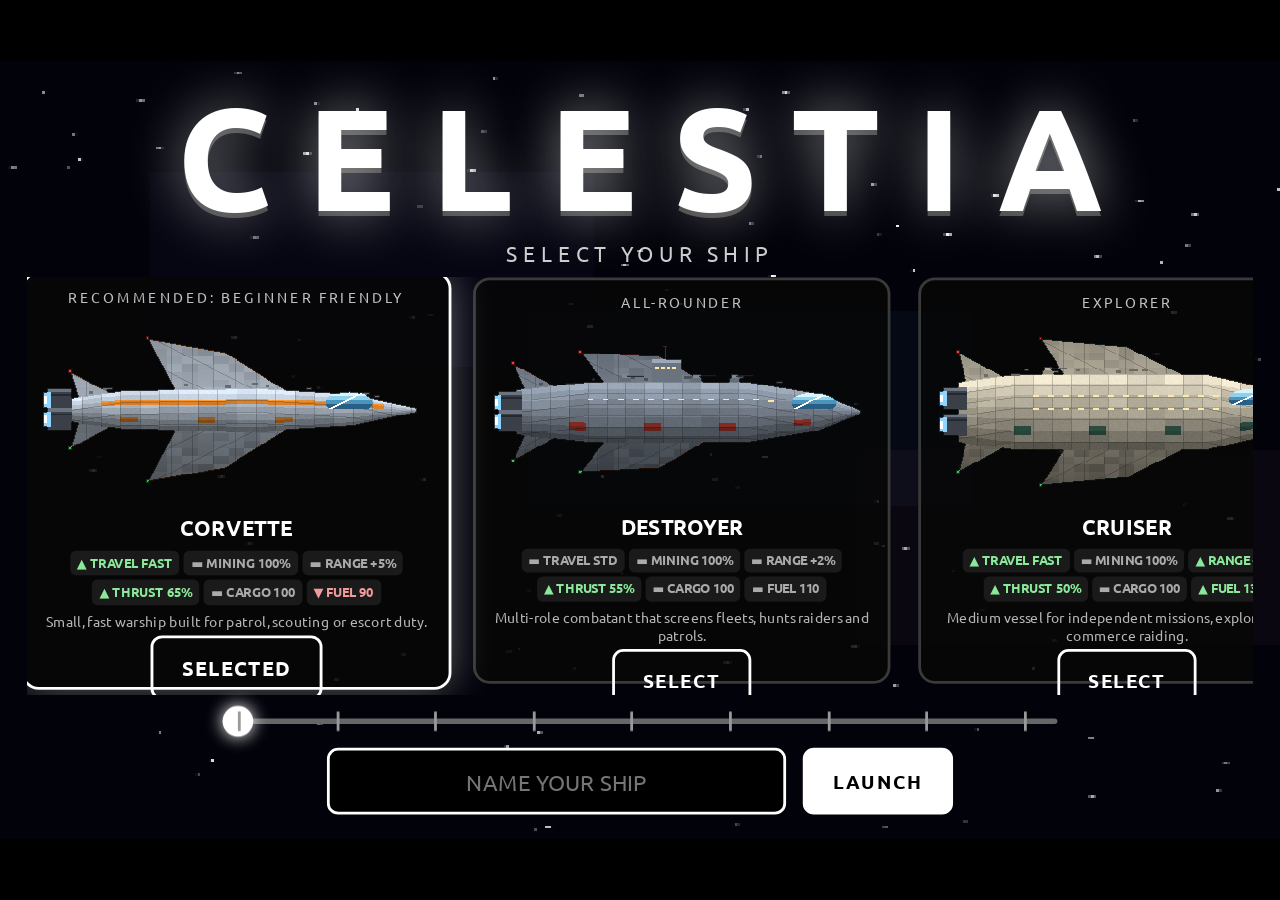
==== commit 26ad3b97: "Rename index 2 (1).html to index.html" ====
--- a/index.html
+++ b/index.html
@@ -90,6 +90,45 @@
 .shop, .shop2 { top: 148px; }
 .shop2 { max-height: 390px; }
 
+/* ===== 1.3 ===== */
+.hud { height: 46px; padding: 0 12px; }
+.hl { display: flex; flex-direction: column; line-height: 1.15; min-width: 190px; } .hs { font-size: 17px; letter-spacing: 1px; }
+.hc { text-align: center; line-height: 1.2; flex: 1; } .hc b { font-size: 14px; letter-spacing: 1px; }
+.hr { display: flex; gap: 14px; font-size: 13px; font-weight: 500; min-width: 330px; justify-content: flex-end; } #hz { font-weight: 700; }
+.fz { position: absolute; right: 18px; top: 52px; z-index: 40; font-weight: 700; font-size: 20px; color: #fff; text-shadow: 0 0 10px #fff; animation: fl 1.5s forwards; }
+.btn.pri { background: #fff; color: #000; } .btn.pri:hover:not(:disabled) { background: #dcdcdc; }
+.btn.sec { background: transparent; } .btn.dng { border-color: #9a5a5a; color: #d9a0a0; background: #140808; } .btn.dng:hover:not(:disabled) { background: #5a1f1f; color: #fff; }
+.btn:active:not(:disabled) { transform: scale(.95); } .btn:focus-visible, .card:focus-visible, .sw:focus-visible { outline: 3px solid #fff; outline-offset: 3px; }
+#popup { left: 150px; right: 150px; padding: 12px 16px; font-size: 14px; gap: 10px; } #popup:not([hidden]) { animation: pin .18s ease-out; } #popup.out { opacity: 0; transition: opacity .17s; }
+@keyframes pin { from { opacity: 0; transform: translateY(10px); } to { opacity: 1; transform: none; } }
+#popup .row { justify-content: flex-end; gap: 8px; }
+.tw { position: absolute; inset: 0; display: flex; flex-direction: column; align-items: center; justify-content: center; gap: 6px; }
+.mega { font-size: 104px; letter-spacing: 26px; line-height: 1; text-shadow: 0 0 40px rgba(255,255,255,.55), 0 4px 0 #444; margin: 0 0 0 26px; }
+.car { width: 880px; height: 300px; overflow: hidden; position: relative; cursor: grab; touch-action: pan-y; } .car:active { cursor: grabbing; }
+.trk { display: flex; gap: 20px; position: absolute; left: 0; top: 0; will-change: transform; }
+.card { width: 300px; height: 292px; border: 2px solid #3a3a3a; border-radius: 12px; background: rgba(8,8,8,.85); padding: 8px; display: flex; flex-direction: column; align-items: center; gap: 4px; flex: none; transition: transform .2s, border-color .2s, box-shadow .2s; }
+.card.on { border-color: #fff; box-shadow: 0 0 28px rgba(255,255,255,.35); transform: scale(1.03); }
+.card.on .cv canvas { animation: bob 2.4s ease-in-out infinite; } @keyframes bob { 50% { transform: translateY(-6px); } }
+.cv canvas { width: 270px; height: 135px; display: block; pointer-events: none; } .tag { font-size: 10px; letter-spacing: 2px; opacity: .75; }
+.chips { display: flex; flex-wrap: wrap; gap: 3px; justify-content: center; } .chip { font-size: 9px; font-weight: 700; padding: 2px 5px; border-radius: 4px; background: #1a1a1a; }
+.chip.g { color: #8ae89a; } .chip.b { color: #f09a9a; } .chip.n { color: #aaa; } .dsc { font-size: 10px; opacity: .7; text-align: center; line-height: 1.3; flex: 1; }
+.slw { position: relative; width: 600px; height: 26px; touch-action: none; cursor: pointer; } .slt { position: absolute; top: 11px; left: 0; right: 0; height: 4px; background: #666; border-radius: 2px; }
+.slh { position: absolute; top: 2px; width: 22px; height: 22px; border-radius: 50%; background: #fff; box-shadow: 0 0 12px #fff; } .tick { position: absolute; top: 6px; width: 2px; height: 14px; background: #999; }
+.npc { position: absolute; z-index: 6; display: flex; gap: 12px; align-items: flex-start; } .npc img { width: 112px; height: 112px; border: 2px solid #fff; border-radius: 10px; background: #000; }
+.npc .sp { background: rgba(0,0,0,.85); border: 2px solid #fff; border-radius: 10px; padding: 10px 14px; max-width: 640px; line-height: 1.5; font-size: 14px; }
+.npc.big { left: 14px; top: 54px; } .npc.solo { left: 14px; top: 160px; } .npc.solo img { width: 100px; height: 100px; } .npc.shopnpc { left: 14px; bottom: 62px; align-items: flex-end; } .npc.shopnpc img { width: 84px; height: 84px; } .npc.shopnpc .sp { max-width: 320px; font-size: 12px; }
+.jb { position: absolute; left: 14px; right: 14px; top: 184px; bottom: 74px; z-index: 5; overflow: auto; display: flex; flex-direction: column; gap: 5px; font-size: 13px; } .jb .btn { padding: 4px 10px; font-size: 11px; }
+.shop2 { max-height: 250px; } #mbtn { position: absolute; left: 10px; bottom: 10px; z-index: 25; padding: 6px 12px; font-size: 11px; }
+#menu { position: absolute; left: 80px; right: 80px; top: 50px; bottom: 40px; z-index: 30; background: rgba(0,0,0,.96); border: 2px solid #fff; border-radius: 12px; padding: 14px; overflow: auto; display: flex; flex-direction: column; gap: 10px; animation: pin .18s ease-out; }
+#menu[hidden] { display: none; } .mh { display: flex; justify-content: space-between; align-items: center; font-size: 18px; } .mg { display: grid; grid-template-columns: 1fr 1fr; gap: 12px; } .mg > div { border: 1px solid #333; border-radius: 8px; padding: 8px; }
+input[type=range] { width: 150px; padding: 0; } input[type=checkbox] { width: 20px; padding: 0; }
+#wipe { position: absolute; inset: 0; background: #000; z-index: 28; pointer-events: none; opacity: 0; } #wipe.go { animation: wp .5s ease-out; } @keyframes wp { from { opacity: 1; } to { opacity: 0; } }
+.amb { position: absolute; inset: 0; width: 100%; height: 100%; pointer-events: none; z-index: 1; } #fx2 { position: absolute; inset: 0; pointer-events: none; z-index: 29; }
+.tbar { text-align: center; } .tn { font-size: 22px; font-weight: 700; letter-spacing: 3px; } .tp { width: 600px; margin: 8px auto 0; } .tp > div { background: #fff; transition: width .2s; }
+.bar.pulse > div { animation: pl 1s ease-in-out infinite; } @keyframes pl { 50% { box-shadow: 0 0 14px #fff; filter: brightness(.7); } }
+.rm *, .rm { animation: none !important; transition: none !important; }
+.jb .ln, #menu .ln { display: flex; justify-content: space-between; align-items: center; gap: 8px; }
+
 </style>
 </head>
 <body>
@@ -100,7 +139,7 @@
   <canvas id="fx" width="920" height="560"></canvas>
 </div>
 <script>
-function bootFail(f){document.getElementById('boot')&&(document.getElementById('boot').innerHTML='ERROR: COULD NOT LOAD '+f+'<br>UPLOAD ALL FILES TO THE REPO ROOT: index.html, style.css, data.js, game.js, game2.js, game3.js, game4.js');}
+function bootFail(f){document.getElementById('boot')&&(document.getElementById('boot').innerHTML='ERROR: COULD NOT LOAD '+f+'<br>UPLOAD ALL FILES TO THE REPO ROOT: index.html, style.css, data.js, game.js, game2.js, game3.js, game4.js, game5.js, game6.js');}
 window.addEventListener('error',function(e){if(e.target&&e.target.src)bootFail(e.target.src.split('/').pop());},true);
 </script>
 <script>
@@ -161,8 +200,8 @@
   const s = Math.min(w / 920, h / 560);
   $('#stage').style.transform = `translate(-50%,-50%) scale(${s})`;
 }
-addEventListener('resize', checkPlay);
-document.addEventListener('visibilitychange', checkPlay);
+addEventListener('resize', () => checkPlay());
+document.addEventListener('visibilitychange', () => checkPlay());
 
 /* ---------- popups ---------- */
 function popup(text, label, cb) {
@@ -182,7 +221,7 @@
     `QUEST: MINE LUNARRITE ${Math.floor(S.ore)}/${T.need}`, 'QUEST: RETURN TO FARPORT',
     'QUEST: DELIVER TO THE HUT', 'QUEST: LEAVE INTO SPACE', 'TUTORIAL COMPLETE'][S.step] || '';
 }
-const hud = () => `<div class="hud"><span>${S.ship}</span><span id="qt">${questText()}</span><span>${S.zeals.toLocaleString()} Z</span></div>`;
+function hud() { return ''; }
 
 /* ---------- screens ---------- */
 function render() {
@@ -333,7 +372,7 @@
 }
 
 /* ---------- map ---------- */
-const M = { cam: { x: 0, y: 0 }, rot: 0, sel: null, drag: null, moved: 0 };
+const M = { cam: { x: 0, y: 0 }, rot: 0, z: 1, sel: null, drag: null, moved: 0 };
 function sysOf(loc) { return SYSTEMS.find(s => s.planet.id === loc); }
 function renderMap(el) {
   const s = sysOf(S.loc); M.cam = { x: s.x, y: s.y }; M.sel = null;
@@ -349,17 +388,17 @@
     if (!M.drag) return;
     const p = pt(e), dx = p.x - M.drag.x, dy = p.y - M.drag.y; M.moved += Math.abs(dx) + Math.abs(dy);
     if (e.shiftKey || e.buttons === 2) M.rot += dx * 0.01;
-    else { const a = -M.rot; M.cam.x -= dx * Math.cos(a) - dy * Math.sin(a); M.cam.y -= dx * Math.sin(a) + dy * Math.cos(a); }
+    else { const a = -M.rot; const z = M.z || 1; M.cam.x -= (dx * Math.cos(a) - dy * Math.sin(a)) / z; M.cam.y -= (dx * Math.sin(a) + dy * Math.cos(a)) / z; }
     M.drag = p;
   };
   c.onpointerup = e => { if (M.moved < 5) pick(pt(e)); M.drag = null; };
-  c.onwheel = e => { e.preventDefault(); M.rot += e.deltaY * 0.002; };
+  c.onwheel = e => { e.preventDefault(); M.z = clamp((M.z || 1) * (e.deltaY < 0 ? 1.12 : .89), .25, 3); };
   $('#rl').onclick = () => M.rot -= 0.3;
   $('#rr').onclick = () => M.rot += 0.3;
   panel();
 }
 const proj = (wx, wy) => { const dx = wx - M.cam.x, dy = wy - M.cam.y, c = Math.cos(M.rot), s = Math.sin(M.rot);
-  return { x: 460 + dx * c - dy * s, y: 280 + dx * s + dy * c }; };
+  const z = M.z || 1; return { x: 460 + (dx * c - dy * s) * z, y: 280 + (dx * s + dy * c) * z }; };
 function planetPos(sys, time) { const p = sys.planet, a = p.angle + time * p.speed;
   return proj(sys.x + Math.cos(a) * sys.ring, sys.y + Math.sin(a) * sys.ring); }
 function pick(p) {
@@ -415,7 +454,8 @@
 Object.assign(S, { type: 0, need: T.need, job: null, planet: '', cleaned: false, homes: 0, farms: 0, caves: 0,
   pods: { home: 0, farm: 0, cave: 0 }, inv: { silver: 0, crust: 0, gold: 0, lunerite: 0, platinum: 0 },
   moss: [], mossInit: false, won: false, acc: 0 });
-const B = (id, t) => `<button class="btn" id="${id}">${t}</button>`;
+const PRI = ['tk', 'tf', 'hut', 'mine', 'dm', 'leave', 'ok', 'pgo', 'pgs', 'sell', 'ap', 'ex', 'in', 'go', 'pb'], DNG = ['bk', 'lv', 'ng', 'ab'];
+const B = (id, t) => `<button class="btn ${PRI.includes(id) ? 'pri' : DNG.includes(id) ? 'dng' : 'sec'}" id="${id}">${t}</button>`;
 const JOBS = [[30, 700], [60, 1600], [100, 3000]];
 const ITEMS = [['home', 'HOME POD', 300], ['farm', 'FARM POD', 800], ['cave', 'MINING EQUIPMENT (CAVE KIT)', 1500]];
 const RES = [{ k: 'silver', n: 'SILVER', r: 'COMMON', w: 50, v: 20 }, { k: 'crust', n: 'LUNER CRUST', r: 'UNCOMMON', w: 25, v: 45 },
@@ -869,7 +909,7 @@
 
 /* ---------- save / load ---------- */
 const SAVE_KEY = 'celestia.save.v1';
-function save() { try { if (S.step < 1) return; const s = { ...S }; ['travel', '_spr', 'mining'].forEach(k => delete s[k]);
+function save() { try { if (S.step < 1) return; const s = { ...S }; ['travel', '_spr', '_amb', 'mining'].forEach(k => delete s[k]);
   localStorage.setItem(SAVE_KEY, JSON.stringify({ S: s, SYS: SYSTEMS, PL: PLACES, MATS })); } catch (e) {} }
 function hasSave() { try { return JSON.parse(localStorage.getItem(SAVE_KEY)); } catch (e) { return null; } }
 function loadGame() { const o = hasSave(); if (!o) return false;
@@ -1098,7 +1138,7 @@
 
 /* ---------- map ---------- */
 const _rm = renderMap;
-renderMap = function (el) { _rm(el); $('.actions').insertAdjacentHTML('beforeend', B('ex', 'EXPLORE (150 Z)')); $('#ex').onclick = explore; $('.banner').textContent = 'USE EXPLORE TO DISCOVER NEW SYSTEMS'; };
+renderMap = function (el) { _rm(el); $('.actions').insertAdjacentHTML('beforeend', B('ex', 'EXPLORE (8 FUEL)')); $('#ex').onclick = explore; $('.banner').textContent = 'USE EXPLORE TO DISCOVER NEW SYSTEMS'; };
 function panel() {
   const el = $('#mp'); if (!el) return; const p = M.sel; if (!p) { el.innerHTML = '<div class="box sm">CLICK A PLANET</div>'; return; }
   const here = S.loc === p.id, sy = sysOf(p.id), same = sysOf(S.loc) === sy, d = Math.round(baseDur(S.loc, p.id) * travelMult());
@@ -1151,9 +1191,439 @@
   }
   requestAnimationFrame(tick);
 }
-const mb = document.createElement('button'); mb.className = 'btn'; mb.id = 'mute'; mb.textContent = 'SOUND: ON'; $('#stage').append(mb);
-mb.onclick = () => { audio(); muted = !muted; mb.textContent = 'SOUND: ' + (muted ? 'OFF' : 'ON'); if (AC) GN.gain.value = muted ? 0 : .04; };
-checkPlay(); render(); requestAnimationFrame(tick);
+
+</script>
+<script>
+/* Celestia 1.3 (part A): realistic ships (400x200), hi-res scenes, portraits, interiors, title screen */
+const cvs = (w, h) => { const c = document.createElement('canvas'); c.width = w; c.height = h; return c; };
+const hx = s => { const n = parseInt(s.slice(1), 16); return [n >> 16, (n >> 8) & 255, n & 255]; };
+const sh2 = (a, k) => a.map(v => clamp(Math.round(v * k), 0, 255));
+const rs = a => `rgb(${a[0]},${a[1]},${a[2]})`;
+const hh = (a, b) => { let h = Math.imul(a | 0, 374761393) ^ Math.imul(b | 0, 668265263); h = Math.imul(h ^ (h >>> 13), 1274126177); return ((h ^ (h >>> 16)) >>> 0) % 1000 / 1000; };
+
+/* ---------- ships: muted real-world palettes, plated hulls, ion engines ---------- */
+const PAL = [['#aab4c0', '#d9822b'], ['#7d8794', '#b3392f'], ['#b9b2a0', '#3e6b5a'], ['#6f6a5c', '#c9a227'], ['#c9ced6', '#c1121f'], ['#4d5360', '#8c1b1b'],
+  ['#8a9a8e', '#e6c44a'], ['#d7d3c8', '#e8742a'], ['#9aa3ad', '#2b6cb0'], ['#c8cdd2', '#2f7d8a'], ['#3b3f4a', '#a31621']];
+SPEC.forEach((s, i) => { s.c = PAL[i][0]; s.a = PAL[i][1]; });
+function shipSprite(i, paint) {
+  paint = paint || {}; const key = i + '|' + (paint.hull || '') + (paint.accent || '') + (paint.glow || '');
+  if (!_ss[key]) _ss[key] = buildShip(i, paint);
+  const c = cvs(400, 200); c.getContext('2d').drawImage(_ss[key], 0, 0); return c;
+}
+function buildShip(i, pt) {
+  const sp = SPEC[i], K = 2, base = hx(pt.hull || sp.c), acc = hx(pt.accent || sp.a), glow = pt.glow || '#8fd3ff', cy = 100, accS = rs(acc);
+  const c = cvs(400, 200), x = c.getContext('2d'), buf = x.createImageData(400, 200), D = buf.data;
+  const P = (X, Y, a) => { if (X < 0 || Y < 0 || X > 399 || Y > 199) return; const q = (Y * 400 + X) * 4; D[q] = a[0]; D[q + 1] = a[1]; D[q + 2] = a[2]; D[q + 3] = 255; };
+  const R = (a, b, w, h, col) => { x.fillStyle = col; x.fillRect(Math.round(a * K), Math.round(b * K), Math.max(1, Math.round(w * K)), Math.max(1, Math.round(h * K))); };
+  const prof = X => { const p = sp.p; if (X < p[0][0] || X > p[p.length - 1][0]) return 0; for (let k = 0; k < p.length - 1; k++) if (X <= p[k + 1][0]) { const t = (X - p[k][0]) / (p[k + 1][0] - p[k][0]); return p[k][1] + (p[k + 1][1] - p[k][1]) * t; } return 0; };
+  const inP = (poly, X, Y) => { let q = false; for (let a = 0, b = poly.length - 1; a < poly.length; b = a++) { const [xi, yi] = poly[a], [xj, yj] = poly[b]; if ((yi > Y) !== (yj > Y) && X < (xj - xi) * (Y - yi) / (yj - yi) + xi) q = !q; } return q; };
+  for (const poly of sp.w) for (let X = 0; X < 400; X++) for (let Y = 1; Y < 100; Y++) if (inP(poly, X / K, Y / K)) {
+    const outer = !inP(poly, X / K, (Y + 1) / K), lead = !inP(poly, (X - 1) / K, Y / K);
+    for (const d of [-1, 1]) { let k = (d < 0 ? 1 : .66) - Y / 360 + (hh(X >> 4, Y >> 3) - .5) * .12; if (X % 22 === 0 || (Y + (X >> 1)) % 26 === 0) k *= .8; if (lead) k *= 1.12; P(X, cy + d * Y, outer ? sh2(acc, .9 * (d < 0 ? 1 : .7)) : sh2(base, k)); } }
+  for (let X = 0; X < 400; X++) { const h = Math.round(prof(X / K) * K); if (h < 1) continue;
+    for (let r = -h; r <= h; r++) { const v = (r + h) / (2 * h); let k = Math.round((1.28 - .8 * v) * 8) / 8; k *= .93 + hh(X / 20 | 0, ((r + h) / 12 | 0) + i * 7) * .14;
+      if (X % 20 === 0 || (r + h) % 12 === 0) k *= .8; k += (hh(X, r) - .5) * .05; let col = sh2(base, k);
+      if (sp.stripe && Math.abs(r + Math.round(h * .4)) <= 2 && X > 60 && X < 352) col = sh2(acc, k);
+      else if (X % 80 < 18 && r > h * .35 && r < h * .62 && h > 16) col = sh2(acc, k * .95);
+      P(X, cy + r, col); } }
+  x.putImageData(buf, 0, 0);
+  for (let X = 24; X < 176; X += 7) if (hh(X, i * 3) > .62) { const h = prof(X); R(X, 50 - h - 1 - (hh(X, 9) * 3 | 0), 2 + (hh(X, 2) * 4 | 0), 1.5, rs(sh2(base, .6))); }
+  if (sp.win) for (let X = 50; X < 150; X += 8) for (let j = 0; j < sp.win; j++) R(X, 50 - Math.round(prof(X) * .45) + j * 7, 3, 1, '#ffe9a8');
+  if (sp.cock) { const cx = sp.cock * K, cyy = (50 - Math.round(prof(sp.cock) * .45)) * K;
+    for (let dy = -11; dy <= 6; dy++) for (let dx = -24; dx <= 24; dx++) if ((dx / 24) ** 2 + (dy / 11) ** 2 <= 1) { const t = (dy + 11) / 17; x.fillStyle = (dx + dy * 2 > -9 && dx + dy * 2 < -4) ? '#fff' : ['#d6f4ff', '#8fd0ea', '#4a95bd', '#2a5f85'][Math.min(3, t * 4 | 0)]; x.fillRect(cx + dx, cyy + dy, 1, 1); } }
+  for (const xt of sp.tur || []) { const ty = 50 - Math.round(prof(xt)); R(xt - 3, ty - 2, 6, 2, rs(sh2(base, .8))); R(xt - 2, ty - 4, 4, 2, rs(sh2(base, 1))); R(xt + 1, ty - 3.5, 9, 1, '#2b2b33'); R(xt + 1, ty - 3.5, 9, .5, '#666'); }
+  if (sp.tower) { const tx = sp.tower, h = Math.round(prof(tx)); R(tx, 50 - h - 12, 16, 12, rs(sh2(base, .85))); R(tx, 50 - h - 12, 16, 2, rs(sh2(base, 1.25))); for (let q = 0; q < 4; q++) R(tx + 2 + q * 3, 50 - h - 8, 2, 1, '#ffe9a8'); R(tx + 7, 50 - h - 19, .6, 7, '#bbb'); R(tx + 6, 50 - h - 19, 2, .6, '#f66'); }
+  if (sp.deck) { const h = Math.round(prof(100)); for (let X = 30; X < 176; X += 9) R(X, 50 - h + 1, 1, 1, '#e6c44a'); R(56, 54, 54, 10, '#0a0a12'); R(56, 54, 54, 1, '#e6c44a'); for (let X = 60; X < 108; X += 6) R(X, 59, 3, 4, '#2a2d34'); }
+  if (sp.bay) { const h = Math.round(prof(88)); R(70, 50 + h - 6, 36, 6, '#101018'); for (let X = 70; X < 106; X += 6) R(X, 50 + h - 6, .6, 6, '#444'); }
+  if (sp.rings) { for (let X = 24; X < 170; X += 22) { const h = prof(X); R(X, 50 - h, 1.2, 2 * h, rs(sh2(base, .5))); }
+    for (let X = 30; X < 168; X += 4) { const h = Math.round(prof(X)); for (let r = -h + 5; r < h - 3; r += 6) if ((X + r) % 3 !== 1) R(X, 50 + r, 1, 1, (X + r) % 5 ? '#ffe9a8' : '#bfe9ff'); }
+    for (const xt of [50, 96, 140]) { const ty = 50 - Math.round(prof(xt)); for (let dy = -8; dy <= 0; dy++) { const w = Math.sqrt(64 - dy * dy); R(xt - w, ty + dy, 2 * w, 1, dy < -5 ? '#cfe8d5' : '#5aa57a'); } } }
+  if (sp.spikes) for (let X = 30; X < 170; X += 14) { const h = prof(X); for (const d of [-1, 1]) { R(X, d < 0 ? 50 - h - 8 : 50 + h, 1.2, 8, '#2a2d36'); R(X - 1, d < 0 ? 50 - h - 9 : 50 + h + 8, 3, 1, accS); } }
+  if (sp.veins) for (let X = 30; X < 182; X += 10) { R(X, 50 + prof(X) * .6, 1, 1, accS); R(X, 50 - prof(X) * .6, 1, 1, accS); }
+  if (sp.legs) for (const X of [40, 125]) { const h = Math.round(prof(X)); R(X, 50 + h, 3, 12, '#9aa0a6'); R(X - 5, 50 + h + 12, 13, 3, '#777'); }
+  for (const poly of sp.w) { let m = poly[0]; for (const q of poly) if (q[1] > m[1]) m = q; R(m[0] - 1, 50 - m[1] - 1, 2, 2, '#ff3b30'); R(m[0] - 1, 50 + m[1] - 1, 2, 2, '#34c759'); }
+  const n = sp.eng, hhh = prof(20), gap = Math.max(10, Math.floor(hhh * 1.7 / n)), ys = [];
+  for (let e = 0; e < n; e++) { const ey = Math.round(50 + (e - (n - 1) / 2) * gap); ys.push(ey * K); R(2, ey - 6, 13, 12, '#3a3f48'); R(2, ey - 6, 13, 2, '#6b7280'); R(2, ey - 3, 13, 1, '#242830'); R(0, ey - 4, 4, 8, glow); R(0, ey - 2, 2, 4, '#fff'); }
+  _eng[i] = ys;
+  const d = x.getImageData(0, 0, 400, 200), a = d.data, o = new Uint8ClampedArray(a), A = (X, Y) => X < 0 || Y < 0 || X > 399 || Y > 199 ? 0 : a[(Y * 400 + X) * 4 + 3];
+  for (let Y = 0; Y < 200; Y++) for (let X = 0; X < 400; X++) if (A(X, Y) && (!A(X - 1, Y) || !A(X + 1, Y) || !A(X, Y - 1) || !A(X, Y + 1))) { const q = (Y * 400 + X) * 4; o[q] = a[q] * .28; o[q + 1] = a[q + 1] * .28; o[q + 2] = a[q + 2] * .28; }
+  d.data.set(o); x.putImageData(d, 0, 0); return c;
+}
+
+/* ---------- hi-res (460x280) scenes with dithered shading, clouds, nebulae ---------- */
+const BAY = [0, 8, 2, 10, 12, 4, 14, 6, 3, 11, 1, 9, 15, 7, 13, 5];
+function sceneURL(k) {
+  if (_scn[k]) return _scn[k];
+  const o = sceneOpts(k), Z = 2, W = 460, H = 280, c = cvs(W, H), x = c.getContext('2d'), sd = o.seed || 7; let s = sd;
+  const R = () => (s = (s * 16807) % 2147483647) / 2147483647, F = (a, b, w, h, col) => { x.fillStyle = col; x.fillRect(a, b, w, h); };
+  const nz = (X, Y) => { let v = 0, a = 1, f = 1; for (let q = 0; q < 4; q++) { v += a * (Math.sin(X * .045 * f + sd + q * 1.7) * Math.cos(Y * .05 * f - sd * .5 + q) * .5 + .5); a *= .5; f *= 2.1; } return v / 1.875; };
+  F(0, 0, W, H, '#03040a');
+  for (let b = 0; b < 4; b++) { const nx = R() * W, ny = R() * H, rr = 50 + R() * 70, col = o.neb || '70,60,150'; for (let gy = -rr; gy < rr; gy += 4) for (let gx = -rr; gx < rr; gx += 4) { const d = Math.hypot(gx, gy) / rr; if (d < 1) { const al = Math.floor((1 - d) * 5) / 5 * .13 * (.6 + nz(nx + gx, ny + gy)); F(nx + gx, ny + gy, 4, 4, `rgba(${col},${al})`); } } }
+  for (let i = 0; i < 320; i++) { const sx = R() * W | 0, sy = R() * H | 0, big = R() < .06; F(sx, sy, big ? 2 : 1, big ? 2 : 1, ['#fff', '#9ab', '#fda', '#abf'][R() * 4 | 0]); if (big) { F(sx - 2, sy, 6, 1, 'rgba(255,255,255,.4)'); F(sx, sy - 2, 1, 6, 'rgba(255,255,255,.4)'); } }
+  const mix = (t, l) => `rgb(${[0, 1, 2].map(j => clamp((o.base[j] * (1 - t) + o.alt[j] * t) * l, 0, 255) | 0)})`;
+  if (o.r) { const cx = o.cx * Z, cy = o.cy * Z, r = o.r * Z;
+    for (let y = Math.max(0, cy - r - 8); y < Math.min(H, cy + r + 8); y++) for (let X = Math.max(0, cx - r - 8); X < Math.min(W, cx + r + 8); X++) { const dx = X - cx, dy = y - cy, d = Math.hypot(dx, dy);
+      if (d < r) { let l = Math.max(.1, -dx / r * .7 - dy / r * .45 + .55); l = Math.floor(l * 7 + BAY[(X & 3) + (y & 3) * 4] / 16) / 7; if (l < .08) l = .08;
+        const t = o.bands ? .5 + .5 * Math.sin(y * .16 + Math.sin(X * .03 + sd) * 1.4 + nz(X, y) * 2) : clamp(nz(X * 1.2, y * 1.2), 0, 1);
+        let col = mix(t, d > r - 3 ? l * 1.4 : l); F(X, y, 1, 1, col);
+        if (!o.bands && nz(X * 2 + 40, y * 2) > .66) F(X, y, 1, 1, `rgba(255,255,255,${.16 * l})`); }
+      else if (d < r + 8) F(X, y, 1, 1, `rgba(${o.base.join(',')},${.3 * (1 - (d - r) / 8)})`); }
+    for (let i = 0; i < (o.cr || 0); i++) { const a = R() * 6.283, d = Math.sqrt(R()) * (r - 14), px = cx + Math.cos(a) * d, py = cy + Math.sin(a) * d, cr = 3 + R() * 13;
+      for (let yy = -cr; yy <= cr; yy++) for (let xx = -cr; xx <= cr; xx++) { const e = Math.hypot(xx, yy); if (e <= cr) F(px + xx | 0, py + yy | 0, 1, 1, e > cr - 2 ? (xx + yy < 0 ? 'rgba(255,255,255,.2)' : 'rgba(0,0,0,.4)') : 'rgba(0,0,0,.2)'); } }
+    if (o.lights) for (let i = 0; i < 130; i++) { const dx = -r * .85 + R() * r * 1.2, dy = -r * .3 + R() * r * .9; if (Math.hypot(dx, dy) < r - 6 && dx < -r * .05) F(cx + dx | 0, cy + dy | 0, 1, 1, '#ffe27a'); }
+    if (o.glow) for (let i = 0; i < 80; i++) { const a = R() * 6.283, d = R() * (r - 10); F(cx + Math.cos(a) * d | 0, cy + Math.sin(a) * d | 0, 3, 1, `rgb(${o.glow})`); }
+    if (o.ring) for (let a = 0; a < 720; a++) { const q = a * Math.PI / 360; for (const [rr, col] of [[r + 40, 'rgba(225,205,255,.8)'], [r + 50, 'rgba(180,160,230,.55)'], [r + 58, 'rgba(150,130,210,.35)']]) { const px = cx + Math.cos(q) * rr, py = cy + Math.sin(q) * rr * .18; if (py > cy || Math.abs(px - cx) > r) F(px | 0, py | 0, 1, 1, col); } } }
+  if (o.moon) for (let y = -18; y <= 18; y++) for (let X = -18; X <= 18; X++) if (X * X + y * y <= 324) { const l = clamp(.8 - (X + y) * .018, .2, 1); F(80 + X, 70 + y, 1, 1, `rgb(${160 * l | 0},${160 * l | 0},${172 * l | 0})`); }
+  if (o.belt) for (let i = 0; i < 160; i++) { const z = 3 + R() * 16 | 0, px = R() * W | 0, py = 60 + R() * 180 + Math.sin(px / 40) * 24 | 0, bc = o.base.map(v => v * (.4 + R() * .5) | 0); F(px, py, z, z - 2, `rgb(${bc})`); F(px, py, z, 2, 'rgba(255,255,255,.25)'); F(px + 2, py + z - 3, z - 3, 1, 'rgba(0,0,0,.4)'); }
+  if (o.station) { F(116, 120, 180, 16, '#8a909c'); F(116, 120, 180, 3, '#c9ced6'); F(200, 80, 16, 96, '#6c7280'); for (let q = 0; q < 4; q++) { F(140 + q * 40, 100, 28, 48, '#2b3a67'); F(140 + q * 40, 100, 28, 2, '#7aa2ff'); for (let g = 0; g < 28; g += 7) F(140 + q * 40 + g, 100, 1, 48, 'rgba(0,0,0,.35)'); } for (let X = 124; X < 280; X += 14) F(X, 126, 4, 3, R() < .7 ? '#ffe27a' : '#222'); }
+  if (o.swirl) for (let i = 0; i < 1400; i++) { const t = i / 1400 * 22, rr = t * 8.4; F(230 + Math.cos(t) * rr | 0, 140 + Math.sin(t) * rr * .75 | 0, 3, 3, i % 3 ? `rgba(${o.base.join(',')},.9)` : `rgba(${o.alt.join(',')},.9)`); }
+  if (o.mobs) for (let i = 0; i < 7; i++) { const px = 40 + R() * 260 | 0, py = 40 + R() * 200 | 0; F(px, py, 18, 5, '#33121a'); F(px + 12, py - 4, 6, 13, '#4a1a24'); F(px + 16, py + 2, 4, 2, '#ff3030'); F(px - 8, py + 1, 8, 3, 'rgba(255,90,40,.7)'); }
+  return _scn[k] = c.toDataURL();
+}
+
+/* ---------- pixel portraits for dialogue ---------- */
+const PT = { tobin: ['#d9a27a', '#d8d8d8', '#7a5a2e', 'cap', '#3b3b46', 1], clerk: ['#e6b896', '#2b1d14', '#2d4a6b', 'visor', '#7fe0ff', 0], merchant: ['#b97a50', '#1b1b1b', '#1f8a8a', 'turban', '#e8c547', 0],
+  smith: ['#c58b64', '#4a2b18', '#5a2a22', 'goggles', '#9fb4c9', 0], painter: ['#f0c8a8', '#8a2be2', '#2b2b44', 'beret', '#e63946', 0] };
+const _pt = {};
+function portraitURL(k) {
+  if (_pt[k]) return _pt[k]; const [skin, hair, cloth, acc, ac, beard] = PT[k], c = cvs(32, 32), x = c.getContext('2d'), F = (a, b, w, h, col) => { x.fillStyle = col; x.fillRect(a, b, w, h); };
+  const S1 = (col, f) => rs(sh2(hx(col), f));
+  F(0, 0, 32, 32, '#1d2230'); for (let y = 0; y < 32; y += 2) F(0, y, 32, 1, 'rgba(255,255,255,.04)');
+  F(4, 23, 24, 9, cloth); F(4, 23, 24, 2, S1(cloth, 1.4)); F(12, 21, 8, 4, S1(skin, .85));
+  F(9, 6, 14, 15, skin); F(9, 6, 14, 2, S1(skin, 1.1)); F(8, 10, 1, 6, S1(skin, .8)); F(23, 10, 1, 6, S1(skin, .8)); F(10, 14, 12, 3, S1(skin, .95));
+  F(8, 4, 16, 3, hair); F(8, 5, 2, 8, hair); F(22, 5, 2, 8, hair);
+  F(12, 12, 3, 2, '#fff'); F(17, 12, 3, 2, '#fff'); F(13, 12, 2, 2, '#222'); F(18, 12, 2, 2, '#222'); F(11, 10, 5, 1, hair); F(16, 10, 5, 1, hair);
+  F(15, 14, 2, 3, S1(skin, .8)); if (beard) { F(10, 17, 12, 5, hair); F(13, 19, 6, 1, '#7a3a3a'); } else F(13, 18, 6, 1, '#7a3a3a');
+  if (acc === 'cap') { F(7, 2, 18, 5, ac); F(7, 6, 20, 2, S1(ac, .7)); } if (acc === 'visor') { F(10, 11, 12, 3, 'rgba(127,224,255,.75)'); F(10, 11, 12, 1, '#fff'); }
+  if (acc === 'turban') { F(7, 0, 18, 7, ac); F(7, 3, 18, 1, S1(ac, .7)); F(14, 1, 4, 3, '#c0392b'); } if (acc === 'goggles') { F(9, 8, 14, 2, '#333'); F(10, 7, 5, 4, ac); F(17, 7, 5, 4, ac); F(11, 8, 2, 1, '#fff'); F(8, 17, 4, 3, 'rgba(0,0,0,.35)'); }
+  if (acc === 'beret') { F(7, 2, 18, 4, ac); F(6, 5, 18, 2, S1(ac, .7)); F(14, 0, 3, 3, ac); }
+  return _pt[k] = c.toDataURL();
+}
+
+/* ---------- interiors: hut, market, forge, paint shop ---------- */
+const _it = {};
+function interiorURL(k) {
+  if (_it[k]) return _it[k]; const c = cvs(460, 280), x = c.getContext('2d'), F = (a, b, w, h, col) => { x.fillStyle = col; x.fillRect(a, b, w, h); };
+  const tone = { hut: ['#5a3d22', '#3a2614'], market: ['#2d4a52', '#1b2f35'], forge: ['#4a2a22', '#2a1612'], paint: ['#3b2d52', '#231a35'] }[k], t0 = hx(tone[0]);
+  for (let X = 0; X < 460; X += 14) for (let Y = 0; Y < 200; Y += 2) F(X, Y, 14, 2, rs(sh2(t0, .78 + hh(X, Y >> 4) * .3)), 0); for (let X = 0; X < 460; X += 14) F(X, 0, 1, 200, 'rgba(0,0,0,.35)');
+  for (let Y = 200; Y < 280; Y += 6) { F(0, Y, 460, 6, rs(sh2(hx(tone[1]), .8 + hh(Y, 3) * .3))); F(0, Y, 460, 1, 'rgba(0,0,0,.4)'); }
+  F(0, 196, 460, 5, 'rgba(0,0,0,.5)'); F(330, 36, 96, 78, '#14172a'); for (let i = 0; i < 30; i++) F(334 + hh(i, 1) * 88 | 0, 40 + hh(i, 2) * 70 | 0, 1, 1, '#fff'); F(330, 36, 96, 4, '#2b1c0e'); F(330, 110, 96, 4, '#2b1c0e'); F(374, 36, 4, 78, '#2b1c0e'); F(330, 36, 4, 78, '#2b1c0e'); F(422, 36, 4, 78, '#2b1c0e');
+  for (let r = 60; r > 4; r -= 6) F(110 - r, 50 - r, r * 2, r * 2, `rgba(255,190,90,${.012})`);
+  F(104, 40, 12, 14, '#ffcf7a'); F(106, 42, 8, 10, '#fff2c4'); F(108, 28, 4, 12, '#222');
+  if (k === 'hut') { F(30, 150, 200, 16, '#7a5330'); F(30, 150, 200, 3, '#9a6b3c'); F(40, 166, 8, 34, '#4b321b'); F(212, 166, 8, 34, '#4b321b'); F(150, 100, 90, 50, '#b99a62'); for (let i = 0; i < 6; i++) F(156 + i * 14, 108 + (i % 2) * 14, 10, 12, ['#fff3c4', '#f1c0c0', '#c0e0f1'][i % 3]); F(260, 160, 46, 40, '#6b4a2b'); F(268, 130, 40, 30, '#7a5330'); F(262, 160, 42, 3, '#9a6b3c'); }
+  if (k === 'market') { for (let r = 0; r < 3; r++) { F(20, 70 + r * 40, 240, 5, '#6b4a2b'); for (let q = 0; q < 14; q++) F(26 + q * 17, 52 + r * 40, 11, 18, ['#e63946', '#f4a261', '#2a9d8f', '#e9c46a', '#7b5cff'][(q + r) % 5]); } F(20, 180, 300, 20, '#8a6a3c'); F(20, 180, 300, 4, '#b58b4c'); for (let q = 0; q < 8; q++) F(10 + q * 40, 8, 40, 16, q % 2 ? '#e8e8e8' : '#c0392b'); }
+  if (k === 'forge') { F(290, 90, 110, 110, '#2a2a30'); F(310, 130, 70, 60, '#ff6a1a'); F(320, 140, 50, 40, '#ffd24a'); for (let r = 50; r > 0; r -= 6) F(345 - r, 160 - r, r * 2, r * 2, 'rgba(255,120,40,.03)'); F(80, 168, 60, 14, '#3a3d46'); F(100, 156, 40, 12, '#4a4d56'); F(94, 182, 52, 18, '#2a2d34'); F(180, 90, 6, 60, '#6b4a2b'); F(170, 90, 26, 8, '#9aa0a6'); }
+  if (k === 'paint') { for (let q = 0; q < 12; q++) F(24 + q * 22, 100 + (q % 2) * 40, 16, 20, ['#e63946', '#f4a261', '#ffd166', '#06d6a0', '#4cc9f0', '#7b5cff', '#f72585'][q % 7]); F(20, 122, 270, 5, '#6b4a2b'); F(20, 162, 270, 5, '#6b4a2b'); F(300, 90, 70, 100, '#8a6a3c'); F(308, 100, 54, 56, '#f1f1f1'); F(316, 110, 14, 14, '#e63946'); F(336, 124, 18, 14, '#4cc9f0'); }
+  return _it[k] = c.toDataURL();
+}
+function typeText(el, t) { let i = 0; const iv = setInterval(() => { if (!el.isConnected) return clearInterval(iv); i += 2; el.textContent = t.slice(0, i); if (i >= t.length) clearInterval(iv); }, 22); }
+
+/* ---------- title: big name, draggable ship carousel + slider line, SELECT under each ship ---------- */
+const TAGS = ['BEGINNER FRIENDLY', 'ALL-ROUNDER', 'EXPLORER', 'HEAVY STRIKE', 'FAST COURIER', 'WARSHIP', 'BULK HAULER', 'MINING SPECIALIST', 'AGILE SCOUT', 'DEEP-SPACE ARK', 'APEX WARSHIP'];
+const FUEL = [[90, .8], [110, 1], [130, 1.1], [120, 1.1], [80, .9], [220, 1.8], [200, 1.5], [100, .9], [90, .85], [300, 2], [260, 1.9]];
+const chip = (t, v, tip) => `<span class="chip ${v > 0 ? 'g' : v < 0 ? 'b' : 'n'}" title="${tip}">${v > 0 ? '&#9650;' : v < 0 ? '&#9660;' : '&#9644;'} ${t}</span>`;
+function chips(i) { const s = SHIPS[i], f = FUEL[i]; return chip('TRAVEL ' + (s.trv < 1 ? 'FAST' : s.trv > 1 ? 'SLOW' : 'STD'), s.trv < 1 ? 1 : s.trv > 1 ? -1 : 0, 'Travel time multiplier x' + s.trv) +
+  chip('MINING ' + Math.round(s.mine * 100) + '%', s.mine > 1 ? 1 : s.mine < 1 ? -1 : 0, 'Mining speed') + chip('RANGE +' + Math.round(s.rng * 100) + '%', s.rng >= .06 ? 1 : 0, 'Explore: chance to find planets') +
+  chip('THRUST ' + Math.round(s.thr * 100) + '%', s.thr >= .5 ? 1 : -1, 'Chance to escape danger') + chip('CARGO ' + (100 + s.cargo), s.cargo > 0 ? 1 : 0, 'Base cargo capacity') + chip('FUEL ' + f[0], f[0] >= 130 ? 1 : f[0] < 100 ? -1 : 0, 'Tank size. Burn rate x' + f[1]); }
+function renderName(el) {
+  el.innerHTML = `<canvas id="tbg" class="bg" width="460" height="280"></canvas><div class="tw"><h1 class="mega">CELESTIA</h1><div class="sub">SELECT YOUR SHIP</div>
+    <div class="car" id="car"><div class="trk" id="trk"></div></div><div class="slw"><div class="slt" id="slt"></div><div class="slh" id="slh"></div></div>
+    <div class="row"><input id="nm" maxlength="24" placeholder="NAME YOUR SHIP">${B('go', 'LAUNCH')}</div></div>`;
+  const CW = 320, n = SHIPS.length, VW = 880, MAX = n * CW - 20 - VW, SW0 = 600, trk = $('#trk'), car = $('#car'), slh = $('#slh'); let off = 0;
+  SHIPS.forEach((s, i) => { const d = document.createElement('div'); d.className = 'card' + (i === S.type ? ' on' : ''); d.dataset.i = i;
+    d.innerHTML = `<div class="tag">${i === 0 ? 'RECOMMENDED: ' : ''}${TAGS[i]}</div><div class="cv"></div><b>${s.n}</b><div class="chips">${chips(i)}</div><div class="dsc">${s.d}</div>${B('sel' + i, i === S.type ? 'SELECTED' : 'SELECT')}`;
+    d.querySelector('.cv').append(shipSprite(i)); trk.append(d); });
+  const set = (o, anim) => { off = clamp(o, 0, MAX); trk.style.transition = anim ? 'transform .35s ease-out' : 'none'; trk.style.transform = `translateX(${-off}px)`; slh.style.left = (off / MAX * (SW0 - 22)) + 'px'; };
+  const snap = () => set(Math.round(off / CW) * CW, true), sc = () => $('#stage').getBoundingClientRect().width / 920;
+  const pick = i => { S.type = i; $$('.card').forEach((e, j) => { e.classList.toggle('on', j === i); const b = e.querySelector('button'); b.textContent = j === i ? 'SELECTED' : 'SELECT'; }); set(i * CW - 290, true); };
+  $$('.card button').forEach((b, i) => b.onclick = () => pick(i));
+  let dr = null; car.onpointerdown = e => { if (e.target.closest('button')) return; car.setPointerCapture(e.pointerId); dr = { x: e.clientX, o: off }; };
+  car.onpointermove = e => { if (dr) set(dr.o - (e.clientX - dr.x) / sc()); }; car.onpointerup = () => { if (dr) { dr = null; snap(); } };
+  let sd = null; const slw = $('.slw'); slw.onpointerdown = e => { slw.setPointerCapture(e.pointerId); sd = 1; sl(e); }; slw.onpointermove = e => { if (sd) sl(e); }; slw.onpointerup = () => { sd = null; snap(); };
+  const sl = e => { const r = slw.getBoundingClientRect(); set((e.clientX - r.left) / r.width * MAX); };
+  for (let i = 0; i < n; i++) { const t = document.createElement('div'); t.className = 'tick'; t.style.left = (i * CW / MAX * (SW0 - 22) + 11) + 'px'; if (i * CW <= MAX) slw.append(t); }
+  set(S.type * CW - 290, false);
+  $('#go').onclick = () => { S.ship = ($('#nm').value.trim() || 'WANDERER').toUpperCase(); S.fuel = fuelMax(); S.step = 1; S.view = 'planet'; S.loc = 'farport'; render();
+    popups([`WELCOME, CAPTAIN OF THE ${S.ship}. THIS IS FARPORT, A JOB HUB PLANET.`, 'JOBS COME FROM PEOPLE. SOMEONE HERE HAS ASKED FOR A PILOT. GO TO THEIR HUT.']); };
+  titleLoop();
+}
+function titleLoop() { const c = $('#tbg'); if (!c || S.view !== 'name') return; const x = c.getContext('2d'), t = performance.now() / 1000; x.fillStyle = '#02030a'; x.fillRect(0, 0, 460, 280);
+  for (let i = 0; i < 120; i++) { const sp = .3 + hh(i, 1) * 1.2; x.fillStyle = `rgba(255,255,255,${.3 + .7 * hh(i, 2)})`; x.fillRect(((hh(i, 3) * 460 - t * 14 * sp) % 460 + 460) % 460, hh(i, 4) * 280 | 0, sp > 1 ? 2 : 1, 1); }
+  for (let b = 0; b < 3; b++) { x.fillStyle = `rgba(${['90,60,180', '60,120,200', '180,80,160'][b]},.05)`; x.fillRect(40 + b * 130 + Math.sin(t * .3 + b) * 20, 40 + b * 50, 160, 70); }
+  requestAnimationFrame(titleLoop); }
+
+</script>
+<script>
+/* Celestia 1.3 (part B): no player planet, fuel, HUD, contract board, events, menu, off-tab loop, auto-continue */
+SYSTEMS.forEach(s => s.planets = s.planets.filter(p => p.id !== 'home')); delete PLACES.home;
+Object.assign(S, { fuel: 0, rep: 0, act: [], board: [], boardT: 0, stats: { jobs: 0, dist: 0, mined: 0, earned: 0 }, vol: .7, rm: false, inside: false });
+MATS.lunarrite = { n: 'LUNARRITE', base: 35 }; ['silver', 'crust', 'gold', 'lunerite', 'platinum'].forEach(k => delete MATS[k]);
+const korrFix = () => Object.assign(findP('korr'), { type: 'rich', mat: 'lunarrite', visited: true, lvl: 1, cd: 0 }); korrFix();
+const fuelMax = () => FUEL[S.type][0], burn = () => FUEL[S.type][1] * (1 - .06 * S.up.engine);
+const locName = () => (PLACES[S.loc] || {}).name || '', fmt = s => `${Math.floor(Math.max(0, s) / 60)}:${String(Math.floor(Math.max(0, s) % 60)).padStart(2, '0')}`;
+const repName = () => ['STRANGER', 'KNOWN FACE', 'TRUSTED', 'VETERAN', 'LEGEND'][Math.min(4, Math.floor(S.rep / 3))], repMul = () => 1 + .03 * Math.min(S.rep, 15);
+function normalize() {
+  if (S.step >= 7 && S.step < 11) S.step = 11; if (S.step >= 11) S.mapUnlocked = true; if (S.loc === 'home') S.loc = 'farport';
+  if (typeof S.fuel !== 'number' || isNaN(S.fuel)) S.fuel = fuelMax(); S.act = S.act || []; S.board = S.board || []; S.stats = S.stats || { jobs: 0, dist: 0, mined: 0, earned: 0 };
+  SYSTEMS.forEach(s => s.planets = s.planets.filter(p => p.id !== 'home')); delete PLACES.home; korrFix(); MATS.lunarrite = MATS.lunarrite || { n: 'LUNARRITE', base: 35 }; S.inside = false; S.job = null; delete S._amb; delete S._spr;
+}
+function loadGame() { const o = hasSave(); if (!o) return false; Object.assign(S, o.S); S.mining = false; S.travel = null; SYSTEMS.length = 0; SYSTEMS.push(...o.SYS); Object.assign(PLACES, o.PL); Object.assign(MATS, o.MATS);
+  normalize(); if (!['planet', 'map'].includes(S.view)) S.view = 'planet'; render(); return true; }
+
+/* ---------- always-visible HUD ---------- */
+function hud() { const sh = SHIPS[S.type] || SHIPS[0];
+  return `<div class="hud"><div class="hl"><b class="hs">${S.ship}</b><span class="sm">${sh.n.split(' / ')[0]}</span></div><div class="hc"><b id="hl">${locName()}</b><div class="sm" id="qt">${questText()}</div></div>
+  <div class="hr"><span id="hf" title="Fuel">FUEL ${Math.ceil(S.fuel)}/${fuelMax()}</span><span id="hcg" title="Cargo used / capacity">CARGO ${cargoUsed()}/${cargoCap()}</span><span id="hz" title="Zeals">${S.zeals.toLocaleString()} Z</span></div></div>`; }
+let shownZ = null;
+function floatZ(n) { if (n < 20) return; const d = document.createElement('div'); d.className = 'fz'; d.textContent = '+' + n.toLocaleString() + ' Z'; $('#stage').append(d); setTimeout(() => d.remove(), 1600); }
+function syncHud() { const set = (id, t) => { const e = $('#' + id); if (e && e.textContent !== t) e.textContent = t; };
+  set('hf', `FUEL ${Math.ceil(S.fuel)}/${fuelMax()}`); set('hcg', `CARGO ${cargoUsed()}/${cargoCap()}`); set('hz', S.zeals.toLocaleString() + ' Z'); set('hl', locName()); set('qt', questText());
+  if (shownZ !== null && S.zeals > shownZ) { floatZ(S.zeals - shownZ); S.stats.earned += S.zeals - shownZ; } shownZ = S.zeals; }
+function refreshHud() { syncHud(); }
+const _qt5 = questText;
+questText = function () { if (S.step >= 11) return S.act.length ? `${S.act.length} CONTRACT${S.act.length > 1 ? 'S' : ''} ACTIVE` : 'NO CONTRACTS - VISIT THE HUT'; return _qt5(); };
+const _sh5 = showComplete;
+showComplete = function () { S.step = 11; refreshHud(); genBoard();
+  popup(`<div style="font-size:26px;font-weight:700;letter-spacing:4px;text-align:center">&#10003; TUTORIAL COMPLETE</div><div style="text-align:center;margin-top:8px">YOU TRAVELLED, MINED, DELIVERED AND UNLOCKED THE MAP.<br>REWARD: ${T.reward.toLocaleString()} ZEALS</div>`, 'CONTINUE',
+    () => popups(['FREE PLAY! VISIT THE FARPORT HUT FOR UP TO 3 CONTRACTS AT ONCE. MINE LUNARRITE ON KORR TO FILL THEM.', 'WATCH YOUR FUEL AND CARGO. REFUEL AT FARPORT OR THE BAZAAR. EXPLORE THE MAP TO FIND NEW SYSTEMS.'])); };
+
+/* ---------- popups: fade, compact, skip ---------- */
+function popup(text, label, cb, skip) {
+  const p = $('#popup'); p.hidden = false; p.classList.remove('out');
+  p.innerHTML = `<div class="pt">${text}</div><div class="row">${skip ? '<button class="btn sec" id="ps">SKIP</button>' : ''}<button class="btn pri" id="pb">${label || 'OK'}</button></div>`;
+  const close = f => { p.classList.add('out'); setTimeout(() => { p.hidden = true; p.classList.remove('out'); f && f(); }, 170); };
+  $('#pb').onclick = () => close(cb); if (skip) $('#ps').onclick = () => close(skip);
+}
+function popups(list, done) { const next = i => i >= list.length ? (done && done()) : popup(list[i], i === list.length - 1 ? 'OK' : 'NEXT', () => next(i + 1), i < list.length - 1 ? () => done && done() : null); next(0); }
+
+/* ---------- fuel ---------- */
+const tripFuel = (to, mode) => Math.ceil((3 + baseDur(S.loc, to) * .35) * burn() * (sysOf(S.loc) === sysOf(to) ? .5 : 1) * (mode === 'safe' ? 1.3 : 1));
+const towCost = () => Math.max(200, Math.round(S.zeals * .1));
+function refuel() { const gas = (findP(S.loc) || {}).type === 'gas', u = gas ? 5 : 3, need = Math.ceil(fuelMax() - S.fuel); if (need <= 0) { toast('TANK ALREADY FULL'); return; }
+  const n = Math.min(need, Math.floor(S.zeals / u)); if (n <= 0) { toast('NOT ENOUGH ZEALS'); return; } S.zeals -= n * u; S.fuel += n; toast(`REFUELLED +${n} (${n * u} Z)`); syncHud(); if (S.loc === 'bazaar' && S.inside) shopUI(); }
+function tow() { const c = towCost(); S.zeals = Math.max(0, S.zeals - c); S.fuel = Math.max(S.fuel, 20); S.loc = 'farport'; S.view = 'planet'; S.inside = false; S.mining = false; render(); popup(`A TOW SHIP DRAGS YOU TO FARPORT. FEE: ${c} Z. YOU HAVE ${Math.ceil(S.fuel)} FUEL.`); }
+function fuelAlert(c) { const hub = ['farport', 'bazaar'].includes(S.loc) || (findP(S.loc) || {}).type === 'gas'; const o = []; if (hub) o.push(['REFUEL', refuel]); o.push([`CALL A TOW (${towCost()} Z)`, tow]); o.push(['CANCEL', () => {}]);
+  choice(`NOT ENOUGH FUEL! NEED ${c}, HAVE ${Math.floor(S.fuel)}.`, o); }
+function startTravel(to, mode) {
+  const cost = tripFuel(to, mode); if (S.fuel < cost) return fuelAlert(cost);
+  S.fuel -= cost; S.stats.dist += Math.round(baseDur(S.loc, to)); S.inside = false; S.mining = false;
+  const dur = Math.max(1, baseDur(S.loc, to) * travelMult() * (mode === 'safe' ? 1.6 : 1)); S.travel = { to, t: 0, dur, sp: [], risky: mode === 'short', mode }; S.view = 'travel'; render();
+}
+function explore() { if (exploring) return; if (S.fuel < 8) return fuelAlert(8); S.fuel -= 8; syncHud(); exploring = true; scanAnim(2500, () => { exploring = false; resolveExplore(); }); }
+
+/* ---------- contract board (up to 3 active, rotating, deadlines, standing) ---------- */
+function genBoard() {
+  const mats = Object.keys(MATS).filter(k => /^m\d+$/.test(k) || (k === 'core' && S.inv.core > 0)), Rr = (a, b) => a + Math.floor(Math.random() * (b - a)), L = [];
+  const mk = (tier, mat, need, reward, limit) => ({ id: Math.random().toString(36).slice(2), tier, mat, need, reward, limit, risk: limit / need < 2.4 ? 'HIGH' : limit / need < 3.4 ? 'MED' : 'LOW' });
+  const lun = (tier, a, b, pa, pb, f, m) => { const n = Rr(a, b); L.push(mk(tier, 'lunarrite', n, Math.round(n * (pa + Math.random() * (pb - pa)) * (m || 1) / 10) * 10, Math.round(n / T.mineRate * f + 30))); };
+  lun('EASY', 15, 35, 14, 20, 3); lun('STANDARD', 35, 70, 16, 26, 2.3); lun('RUSH', 25, 55, 20, 30, 1.4, 1.5); if (S.rep >= 3) lun('HARD', 80, 140, 20, 32, 1.8);
+  if (mats.length) { const k = rnd(mats), n = Rr(4, 12); L.push(mk('SUPPLY', k, n, Math.round(n * MATS[k].base * 1.8 / 10) * 10, 300)); }
+  while (L.length < 5) lun('STANDARD', 30, 60, 16, 24, 2.2); S.board = L; S.boardT = 150;
+}
+function deliver(i) { const j = S.act[i]; if (!j || (S.inv[j.mat] || 0) < j.need) return; S.inv[j.mat] -= j.need; const pay = Math.round(j.reward * repMul() / 10) * 10;
+  S.zeals += pay; S.rep++; S.stats.jobs++; S.act.splice(i, 1); syncHud(); toast('CONTRACT DONE +' + pay + ' Z'); jobsUI(); }
+function jobsUI() {
+  const jb = $('#jb'); if (!jb) return;
+  const act = S.act.map((j, i) => { const have = S.inv[j.mat] || 0; return `<div class="ln"><span>${j.need} x ${MATS[j.mat].n} <span class="sm">(HAVE ${have}) - <span data-lt="${i}">${fmt(j.left)}</span> LEFT</span></span><span><button class="btn pri" data-dl="${i}" ${have >= j.need ? '' : 'disabled'}>DELIVER ${Math.round(j.reward * repMul() / 10) * 10} Z</button> <button class="btn dng" data-ab="${i}">X</button></span></div>`; }).join('') || '<div class="sm">NO ACTIVE CONTRACTS (MAX 3)</div>';
+  const bd = S.board.map((j, i) => `<div class="ln"><span><b>${j.tier}</b> ${j.need} x ${MATS[j.mat].n} <span class="sm">RISK ${j.risk} - ${j.limit}S</span></span><button class="btn" data-ac="${i}">ACCEPT ${j.reward} Z</button></div>`).join('');
+  jb.innerHTML = `<b>ACTIVE</b>${act}<b>CONTRACT BOARD</b> <span class="sm">NEW CONTRACTS IN ${Math.ceil(S.boardT)}S</span>${bd}`;
+  $$('[data-dl]').forEach(b => b.onclick = () => deliver(+b.dataset.dl));
+  $$('[data-ab]').forEach(b => b.onclick = () => choice('ABANDON THIS CONTRACT? YOUR STANDING DROPS BY 1.', [['ABANDON', () => { S.act.splice(+b.dataset.ab, 1); S.rep = Math.max(0, S.rep - 1); jobsUI(); syncHud(); }], ['KEEP', () => {}]]));
+  $$('[data-ac]').forEach(b => b.onclick = () => { if (S.act.length >= 3) { toast('MAX 3 CONTRACTS'); return; } const j = S.board.splice(+b.dataset.ac, 1)[0]; S.act.push({ ...j, left: j.limit }); jobsUI(); syncHud(); toast('CONTRACT ACCEPTED'); });
+}
+function renderHut2(el) {
+  const t = ['"WELCOME, CAPTAIN. WORK FINDS THOSE WHO WAIT."', '"FARPORT REMEMBERS A RELIABLE PILOT."', '"THE GUILD HAS AN EYE ON YOU, CAPTAIN."'][S.rep < 3 ? 0 : S.rep < 8 ? 1 : 2];
+  el.innerHTML = `<img class="bg" src="${interiorURL('hut')}">${hud()}<div class="npc big"><img src="${portraitURL('tobin')}"><div class="sp" id="sp"></div></div><div class="jb box" id="jb"></div><div class="actions">${B('bk', 'LEAVE HUT')}</div>`;
+  typeText($('#sp'), `OLD TOBIN: ${t} STANDING: ${repName()} (${S.rep}). DELIVER ORE HERE FOR BONUS PAY.`); $('#bk').onclick = () => { S.view = 'planet'; render(); }; jobsUI();
+}
+const _hut5 = renderHut;
+renderHut = function (el) { if (S.step >= 11) return renderHut2(el); _hut5(el); el.insertAdjacentHTML('afterbegin', `<img class="bg" src="${interiorURL('hut')}"><div class="npc solo"><img src="${portraitURL('tobin')}"></div>`); };
+
+/* ---------- planets: outside view -> enter shop (interior + shopkeeper) ---------- */
+function renderOutside(el, L) {
+  const P = PLACES[L], nm = { bazaar: 'ENTER THE MARKET', forge: 'ENTER THE FORGE', chroma: 'ENTER CHROMA DOCK' }[L];
+  el.innerHTML = `<img class="bg" src="${sceneURL(L)}">${hud()}<div class="box tl">${P.name}<br><span class="sm">${P.sub}</span></div><div class="actions">${B('in', nm)}${L === 'bazaar' ? B('rf', 'REFUEL') : ''}${B('map', 'OPEN MAP')}</div>`;
+  $('#in').onclick = () => { S.inside = true; render(); }; $('#map').onclick = goMap; if ($('#rf')) $('#rf').onclick = refuel;
+}
+function decorate(el, L) {
+  const K0 = { bazaar: ['merchant', 'market', '"FRESH SUPPLIES! FUEL, IMPLANTS AND THE BEST PRICES IN PORT."'], forge: ['smith', 'forge', '"BRING ME ZEALS AND I\'LL MAKE HER FASTER."'], chroma: ['painter', 'paint', '"A NEW COAT CAN CHANGE EVERYTHING, CAPTAIN."'] }[L];
+  el.querySelector('.bg').src = interiorURL(K0[1]); el.insertAdjacentHTML('beforeend', `<div class="npc shopnpc"><img src="${portraitURL(K0[0])}"><div class="sp" id="sp"></div></div>`); typeText($('#sp'), K0[2]);
+  const a = el.querySelector('.actions'); a.insertAdjacentHTML('afterbegin', B('lv', 'LEAVE SHOP')); $('#lv').onclick = () => { S.inside = false; render(); };
+}
+const _rp5 = renderPlanet;
+renderPlanet = function (el) {
+  const L = S.loc, shop = ['bazaar', 'forge', 'chroma'].includes(L);
+  if (shop && !S.inside) return renderOutside(el, L);
+  if (L === 'korr' && S.step >= 11) renderD(el); else _rp5(el);
+  if (shop) decorate(el, L);
+  const gas = isD(L) && (findP(L) || {}).type === 'gas';
+  if ((L === 'farport' && S.step >= 7) || gas) { const a = el.querySelector('.actions'); if (a) { a.insertAdjacentHTML('afterbegin', B('rf', 'REFUEL')); $('#rf').onclick = refuel; } }
+};
+function shopUI() {
+  if (!$('#sh')) return; if (!$('#sh2')) { const d = document.createElement('div'); d.id = 'sh2'; d.className = 'shop2 box'; $('#screen').append(d); }
+  const dc = 1 - .02 * Math.min(S.rep, 10);
+  $('#sh').innerHTML = `<b>SERVICES</b><div class="ln"><span>REFUEL <span class="sm">3 Z/UNIT - ${Math.ceil(S.fuel)}/${fuelMax()}</span></span><button class="btn" id="rf2">FILL TANK</button></div><b>CYBERWARE</b><div class="sm">STANDING DISCOUNT: ${Math.round((1 - dc) * 100)}%</div>` +
+    CYBER.map(c => { const p = Math.round(c[3] * dc); return `<div class="ln"><span>${c[1]} <span class="sm">${c[2]}</span></span><button class="btn" data-cy="${c[0]}" ${S.cyber[c[0]] || S.zeals < p ? 'disabled' : ''}>${S.cyber[c[0]] ? 'OWNED' : p + ' Z'}</button></div>`; }).join('');
+  const keys = Object.keys(MATS).filter(k => S.inv[k] > 0), total = keys.reduce((a, k) => a + S.inv[k] * price(k), 0);
+  $('#sh2').innerHTML = '<b>SELL (PRICES CHANGE!)</b>' + (keys.length ? keys.map(k => `<div class="ln sm"><span>${MATS[k].n}: ${S.inv[k]} x ${price(k)} Z <b>${(S.mk[k] || 1) >= 1 ? '&#9650;' : '&#9660;'}</b></span><button class="btn" data-s="${k}">SELL</button></div>`).join('') : '<span class="sm">NOTHING TO SELL</span>') +
+    `<div class="ln"><span>TOTAL ${total} Z</span><button class="btn pri" id="sell" ${total ? '' : 'disabled'}>SELL ALL</button></div>`;
+  $('#rf2').onclick = refuel;
+  $$('[data-cy]').forEach(b => b.onclick = () => { const c = CYBER.find(i => i[0] === b.dataset.cy), p = Math.round(c[3] * dc); if (S.zeals >= p) { S.zeals -= p; S.cyber[c[0]] = 1; syncHud(); shopUI(); toast(c[1] + ' INSTALLED'); save(); } });
+  const sellK = k => { const n = S.inv[k], g = n * price(k); S.zeals += g; S.inv[k] = 0; S.mk[k] = Math.max(.4, (S.mk[k] || 1) - .02 * n); return g; };
+  $$('[data-s]').forEach(b => b.onclick = () => { toast('+' + sellK(b.dataset.s) + ' Z'); syncHud(); shopUI(); });
+  $('#sell').onclick = () => { toast('SOLD FOR ' + keys.reduce((a, k) => a + sellK(k), 0) + ' Z'); syncHud(); shopUI(); };
+}
+
+/* ---------- risk events with choices ---------- */
+const fightWin = () => clamp(.35 + .12 * S.up.weapon + .03 * S.up.armor + SHIPS[S.type].cmb, .1, .85);
+routeEvent = function () {
+  const ev = Math.random() * 5 | 0, thr = Math.round(thrustP() * 100);
+  if (ev === 0) choice('ASTEROID FIELD AHEAD!', [['FLY THROUGH', () => popup(Math.random() < thrustP() ? 'YOU THREAD THE ROCKS WITHOUT A SCRATCH.' : `HULL DAMAGE! REPAIRS COST ${loseZ(.05)} Z.`)],
+    ['GO AROUND (-3 FUEL)', () => { S.fuel = Math.max(0, S.fuel - 3); syncHud(); popup('YOU TAKE THE LONG WAY AROUND.'); }],
+    ['MINE THE FIELD', () => { const n = Math.min(8 + Math.random() * 10 | 0, Math.max(0, cargoCap() - cargoUsed())); S.inv.lunarrite = (S.inv.lunarrite || 0) + n; syncHud(); popup(n ? `RISKY, BUT YOU GRAB ${n} LUNARRITE.` : 'CARGO FULL. NOTHING TAKEN.'); }]]);
+  else if (ev === 1) choice('PIRATE SCAN! A PATROL PINGS YOUR CARGO.', [[`AVOID (${thr}%)`, () => popup(Math.random() < thrustP() ? 'YOU SLIP AWAY BEFORE THEY LOCK ON.' : `THEY CAUGHT YOU: -${loseZ(.06)} Z.`)],
+    ['BRIBE', () => popup(`THEY TAKE ${loseZ(.04)} Z AND LOOK THE OTHER WAY.`)],
+    ['FIGHT', () => { if (Math.random() < fightWin()) { const g = 300 + Math.random() * 900 | 0; S.zeals += g; syncHud(); popup(`YOU WIN! +${g} Z FROM THE WRECKS.`); } else popup(`YOU LOSE THE FIGHT: -${loseZ(.09)} Z.`); }]]);
+  else if (ev === 2) choice('SOLAR STORM INBOUND!', [['SHIELD UP', () => popup(Math.random() < .35 + .12 * S.up.armor ? 'YOUR DEFENSES ABSORB THE BLAST.' : `SCORCHED SYSTEMS COST ${loseZ(.04)} Z.`)], ['DIVERT (-4 FUEL)', () => { S.fuel = Math.max(0, S.fuel - 4); syncHud(); popup('YOU BURN AROUND THE STORM.'); }]]);
+  else if (ev === 3) choice('DISTRESS SIGNAL FROM A DRIFTING SHIP.', [['HELP (-4 FUEL)', () => { S.fuel = Math.max(0, S.fuel - 4); S.rep++; const g = 200 + Math.random() * 400 | 0; S.zeals += g; syncHud(); popup(`THEY THANK YOU WITH ${g} Z. STANDING +1.`); }], ['IGNORE', () => {}],
+    ['INVESTIGATE', () => { if (Math.random() < .5) { const n = Math.min(10 + Math.random() * 10 | 0, Math.max(0, cargoCap() - cargoUsed())); S.inv.lunarrite = (S.inv.lunarrite || 0) + n; syncHud(); popup(`SALVAGE! ${n} LUNARRITE IN THE HOLD.`); } else hostile('IT WAS A TRAP! RAIDERS UNCLOAK.', .08); }]]);
+  else { const g = 100 + Math.random() * 300 | 0; S.zeals += g; syncHud(); popup(`A DRIFTING CARGO POD! YOU RECOVER ${g} Z.`); }
+};
+const _arr5 = arrive; arrive = function (d) { const m = S.travel && S.travel.mode; _arr5(d); if (m === 'safe' && Math.random() < .1) routeEvent(); };
+
+/* ---------- travel screen with progress + destination ---------- */
+function renderTravel(el) { const n = (PLACES[S.travel.to] || {}).name || ''; el.innerHTML = `<canvas id="tc" width="920" height="560" style="position:absolute;inset:0"></canvas><div class="tbar"><div class="tn">DESTINATION: ${n}</div><div id="tt"></div><div class="bar tp"><div id="tpb"></div></div></div>`; }
+function tickTravel(dt) {
+  const tr = S.travel; tr.t += dt; const warp = tr.t < T.warpSeconds, rem = Math.max(0, tr.dur - Math.max(0, tr.t - T.warpSeconds)), tt = $('#tt'); if (!tt) return;
+  tt.textContent = warp ? 'ENGAGING DRIVES...' : `ETA ${fmt(rem)}`; $('#tpb').style.width = Math.min(100, tr.t / (T.warpSeconds + tr.dur) * 100) + '%';
+  const key = S.type + JSON.stringify(S.paint); if (!S._spr || S._spr.k !== key) S._spr = { k: key, c: shipSprite(S.type, S.paint) };
+  const c = $('#tc').getContext('2d'), sc = 1.5; c.imageSmoothingEnabled = false; c.fillStyle = '#02030a'; c.fillRect(0, 0, 920, 560);
+  for (let i = 0; i < 6; i++) { c.fillStyle = 'rgba(90,60,160,.14)'; const nx = ((i * 211 - tr.t * 20) % 1100 + 1100) % 1100 - 100; c.fillRect(Math.round(nx / 8) * 8, 60 + i * 80, 160 + i * 20, 48); }
+  for (const s of stars) { s.x -= s.s * (warp ? 1100 : 220) * dt; if (s.x < -80) { s.x = 940; s.y = Math.random() * 560; } const z = s.s < .6 ? 4 : s.s < 1 ? 8 : 12;
+    c.fillStyle = s.s < .6 ? '#667' : s.s < 1 ? '#bbb' : '#fff'; c.fillRect(Math.round(s.x / 4) * 4, Math.round(s.y / 4) * 4, warp ? z * 4 : z, 4); }
+  const bob = Math.round(Math.sin(tr.t * 3) * 2) * 3, sx = 120, sy = 130 + bob, glow = S.paint.glow || '#8fd3ff', pal = ['#fff', '#e8f7ff', glow, '#6fb3ff', '#ffb36b', '#ff6a2a', '#601810'];
+  shipEngY(S.type).forEach(ey => { const fy = sy + ey * sc, len = 9 + (Math.random() * 6 | 0) + (warp ? 6 : 0);
+    for (let k = 0; k < len; k++) { c.fillStyle = pal[Math.min(6, k >> 1)]; const h = k < 4 ? 10 : k < 8 ? 7 : 4; c.fillRect(sx - (k + 1) * 6, fy - h / 2, 6, h); }
+    tr.sp.push({ x: sx, y: fy, vx: -(250 + Math.random() * 300), vy: (Math.random() - .5) * 60, l: 1 }); });
+  tr.sp = tr.sp.filter(p => (p.l -= dt * 1.6) > 0); for (const p of tr.sp) { p.x += p.vx * dt; p.y += p.vy * dt; c.fillStyle = p.l > .5 ? '#ffb347' : '#ff5a2a'; c.fillRect(Math.round(p.x / 4) * 4, Math.round(p.y / 4) * 4, 4, 4); }
+  c.drawImage(S._spr.c, sx, sy, 400 * sc, 200 * sc);
+  if (tr.t >= T.warpSeconds + tr.dur) arrive(tr.to);
+}
+
+/* ---------- map: zoom, fuel costs ---------- */
+const _rm5 = renderMap;
+renderMap = function (el) { _rm5(el); $('.actions').insertAdjacentHTML('beforeend', B('zi', 'ZOOM +') + B('zo', 'ZOOM -')); $('#zi').onclick = () => M.z = clamp((M.z || 1) * 1.25, .25, 3); $('#zo').onclick = () => M.z = clamp((M.z || 1) * .8, .25, 3); };
+function panel() {
+  const el = $('#mp'); if (!el) return; const p = M.sel; if (!p) { el.innerHTML = '<div class="box sm">CLICK A PLANET. SCROLL OR USE ZOOM TO ZOOM.</div>'; return; }
+  const here = S.loc === p.id, sy = sysOf(p.id), same = sysOf(S.loc) === sy, d = Math.round(baseDur(S.loc, p.id) * travelMult()), tp = p.type ? TYPES.find(t => t[0] === p.type)[1] : (PLACES[p.id] || {}).sub || '';
+  el.innerHTML = `<div class="box"><b>${p.name}</b><br><span class="sm">${sy.name}<br>${tp}<br>${here ? 'YOU ARE HERE' : same ? `SHORT HOP: ${d} S - FUEL ${tripFuel(p.id)}` : `SAFE ${Math.round(d * 1.6)} S / FUEL ${tripFuel(p.id, 'safe')}<br>SHORT ${d} S / FUEL ${tripFuel(p.id)} (RISKY)`}</span></div>` +
+    (here ? B('pgo', 'LAND') : same ? B('pgo', 'TRAVEL') : B('pgs', 'SAFE ROUTE') + B('pgr', 'SHORT ROUTE - RISKY'));
+  const on = (id, f) => { const b = $('#' + id); if (b) b.onclick = f; };
+  on('pgo', () => here ? (S.view = 'planet', render()) : startTravel(p.id)); on('pgs', () => startTravel(p.id, 'safe')); on('pgr', () => startTravel(p.id, 'short'));
+}
+function drawMap() {
+  const c = $('#mc'); if (!c) return; const x = c.getContext('2d'), t = performance.now() / 1000, z = M.z || 1;
+  x.fillStyle = '#000'; x.fillRect(0, 0, 920, 560); x.fillStyle = '#444'; for (let i = 0; i < 70; i++) x.fillRect((i * 137) % 920, (i * 71) % 560, 2, 2);
+  const a = proj(SYSTEMS[0].x, SYSTEMS[0].y), b = proj(SYSTEMS[1].x, SYSTEMS[1].y); x.strokeStyle = '#444'; x.setLineDash([6, 8]); x.beginPath(); x.moveTo(a.x, a.y); x.lineTo(b.x, b.y); x.stroke(); x.setLineDash([]);
+  x.font = '600 13px Ubuntu, sans-serif'; x.textAlign = 'center';
+  for (const s of SYSTEMS) { const c0 = proj(s.x, s.y); let mo = 0;
+    for (const p of s.planets) { mo = Math.max(mo, p.orbit); x.strokeStyle = '#999'; x.lineWidth = 2; x.beginPath(); x.arc(c0.x, c0.y, p.orbit * z, 0, 6.283); x.stroke(); }
+    x.fillStyle = s.col || '#f5a623'; x.beginPath(); x.arc(c0.x, c0.y, s.sun * z, 0, 6.283); x.fill(); x.fillStyle = '#fff'; x.fillText(s.name, c0.x, c0.y + mo * z + 26); }
+  for (const { s, p } of mapPlanets()) { const q = planetPos(s, p, t), r = p.r * Math.sqrt(z);
+    x.fillStyle = p.color; x.beginPath(); x.arc(q.x, q.y, r, 0, 6.283); x.fill(); if (M.sel === p) { x.strokeStyle = '#fff'; x.strokeRect(q.x - r - 6, q.y - r - 6, r * 2 + 12, r * 2 + 12); }
+    x.fillStyle = '#fff'; x.fillText(p.name, q.x, q.y + r + 16); if (S.loc === p.id) x.fillText('YOU', q.x, q.y - r - 10); }
+}
+
+/* ---------- mining with sparkles ---------- */
+const SPK = []; function spark(x, y, n) { for (let i = 0; i < (n || 6); i++) SPK.push({ x, y, vx: (Math.random() - .5) * 160, vy: -30 - Math.random() * 90, l: 1 }); }
+function drawFx(dt) { const c = $('#fx2'); if (!c) return; if (!SPK.length && !c._e) return; const x = c.getContext('2d'); x.clearRect(0, 0, 920, 560); c._e = SPK.length > 0;
+  for (let i = SPK.length - 1; i >= 0; i--) { const p = SPK[i]; p.l -= dt * 1.8; if (p.l <= 0) { SPK.splice(i, 1); continue; } p.x += p.vx * dt; p.y += p.vy * dt; p.vy += 180 * dt; x.fillStyle = p.l > .5 ? '#fff' : '#bbb'; x.fillRect(Math.round(p.x / 4) * 4, Math.round(p.y / 4) * 4, 4, 4); } }
+function mineD(dt) {
+  const p = findP(S.loc); if (!p || !p.mat) return;
+  if (cargoUsed() >= cargoCap()) { S.mining = false; const b = $('#dm'); if (b) b.textContent = 'START MINING'; toast('CARGO FULL'); return; }
+  S.fr += 1.1 * mineMult() * (p.type === 'belt' ? .8 : p.type === 'anomaly' ? .6 : 1) * dt; let got = 0;
+  while (S.fr >= 1 && cargoUsed() < cargoCap()) { S.fr -= 1; S.inv[p.mat] = (S.inv[p.mat] || 0) + 1; S.stats.mined++; got++; }
+  if (got) { spark(460, 250, 3); blip(1); }
+  const cg = $('#cg'); if (cg) { cg.textContent = `${cargoUsed()} / ${cargoCap()} CARGO (${S.inv[p.mat] || 0} ${MATS[p.mat].n})`; const b = $('#bar'); b.style.width = cargoUsed() / cargoCap() * 100 + '%'; b.parentElement.classList.add('pulse'); }
+}
+
+/* ---------- audio: always on, click blips, per-ship engine tone, volume ---------- */
+muted = false;
+function setMood(m) { if (!AC || m === mood) return; mood = m; const t = AC.currentTime, f = { calm: [110, 165, .04], tense: [73, 77, .06], travel: [60 + S.type * 9, 90 + S.type * 13, .05] }[m];
+  O1.frequency.linearRampToValueAtTime(f[0], t + 2); O2.frequency.linearRampToValueAtTime(f[1], t + 2); GN.gain.linearRampToValueAtTime(f[2] * S.vol, t + 2); }
+function ching() { if (!AC) return; [880, 1320, 1760].forEach((f, i) => { const o = AC.createOscillator(), g = AC.createGain(); o.frequency.value = f; o.type = 'square'; o.connect(g); g.connect(AC.destination);
+  const t = AC.currentTime + i * .07; g.gain.setValueAtTime(.05 * S.vol, t); g.gain.exponentialRampToValueAtTime(.001, t + .25); o.start(t); o.stop(t + .26); }); }
+let _bl = 0; function blip(q) { if (!AC || performance.now() - _bl < 60) return; _bl = performance.now(); const o = AC.createOscillator(), g = AC.createGain(); o.type = 'triangle'; o.frequency.value = q ? 660 : 440; o.connect(g); g.connect(AC.destination);
+  const t = AC.currentTime; g.gain.setValueAtTime(.04 * S.vol, t); g.gain.exponentialRampToValueAtTime(.001, t + .08); o.start(t); o.stop(t + .09); }
+addEventListener('pointerdown', e => { audio(); if (e.target.closest && e.target.closest('.btn,.card')) blip(); });
+
+/* ---------- menu: contracts, cargo, ship, stats, settings ---------- */
+let menuOpen = false;
+function toggleMenu() { const m = $('#menu'); if (S.view === 'name') return; menuOpen = !menuOpen; m.hidden = !menuOpen; if (menuOpen) menuUI(); }
+function menuUI() {
+  const m = $('#menu'), st = S.stats, inv = Object.keys(S.inv).filter(k => S.inv[k] > 0 && MATS[k]);
+  const ACH = [['FIRST CONTRACT', st.jobs >= 1], ['10 CONTRACTS', st.jobs >= 10], ['100K ZEALS EARNED', st.earned >= 100000], ['EXPLORER: 3 SYSTEMS', S.dn >= 3], ['500 KLY TRAVELLED', st.dist >= 500], ['MINER: 500 ORE', st.mined >= 500]];
+  m.innerHTML = `<div class="mh"><b>MENU</b><button class="btn sec" id="mx">CLOSE</button></div><div class="mg">
+    <div><b>CONTRACTS</b>${S.act.map((j, i) => `<div class="ln sm"><span>${j.need} x ${MATS[j.mat].n} - ${fmt(j.left)}</span><button class="btn dng" data-mab="${i}">ABANDON</button></div>`).join('') || '<div class="sm">NONE ACTIVE</div>'}<div class="sm">STANDING: ${repName()} (${S.rep})</div></div>
+    <div><b>CARGO ${cargoUsed()}/${cargoCap()}</b>${inv.map(k => `<div class="ln sm"><span>${MATS[k].n} x${S.inv[k]}</span><button class="btn dng" data-dr="${k}">DROP</button></div>`).join('') || '<div class="sm">EMPTY</div>'}</div>
+    <div><b>SHIP: ${SHIPS[S.type].n}</b><div class="sm">${perkText(S.type)}<br>UPGRADES: ${UPG.map(u => u[1].slice(0, 3) + ' ' + S.up[u[0]]).join(' | ')}<br>FUEL ${Math.ceil(S.fuel)}/${fuelMax()}</div></div>
+    <div><b>STATS</b><div class="sm">CONTRACTS ${st.jobs} | ORE ${st.mined} | ${st.dist} KLY | SYSTEMS ${S.dn}</div>${ACH.map(a => `<div class="sm">${a[1] ? '&#10003;' : '&#9633;'} ${a[0]}</div>`).join('')}</div>
+    <div><b>SETTINGS</b><div class="ln sm"><span>VOLUME</span><input type="range" id="vol" min="0" max="100" value="${Math.round(S.vol * 100)}"></div><div class="ln sm"><span>REDUCED MOTION</span><input type="checkbox" id="rm" ${S.rm ? 'checked' : ''}></div><button class="btn sec" id="fs">FULLSCREEN</button></div></div>
+    <div class="row"><button class="btn dng" id="ng">NEW GAME</button></div><div class="sm" style="text-align:center">CELESTIA v1.3 - ESC: MENU - M: MAP</div>`;
+  $('#mx').onclick = toggleMenu;
+  $$('[data-mab]').forEach(b => b.onclick = () => choice('ABANDON THIS CONTRACT? STANDING -1.', [['ABANDON', () => { S.act.splice(+b.dataset.mab, 1); S.rep = Math.max(0, S.rep - 1); syncHud(); menuUI(); }], ['KEEP', () => {}]]));
+  $$('[data-dr]').forEach(b => b.onclick = () => choice(`DROP ALL ${S.inv[b.dataset.dr]} ${MATS[b.dataset.dr].n}? IT WILL BE LOST.`, [['DROP', () => { S.inv[b.dataset.dr] = 0; syncHud(); menuUI(); }], ['KEEP', () => {}]]));
+  $('#vol').oninput = e => { S.vol = e.target.value / 100; if (AC) GN.gain.value = .045 * S.vol; };
+  $('#rm').onchange = e => { S.rm = e.target.checked; $('#stage').classList.toggle('rm', S.rm); };
+  $('#fs').onclick = () => { if (document.fullscreenElement) document.exitFullscreen(); else document.documentElement.requestFullscreen(); };
+  $('#ng').onclick = () => choice('START A NEW GAME? YOUR SAVED PROGRESS WILL BE ERASED.', [['ERASE & RESTART', () => { try { localStorage.removeItem(SAVE_KEY); } catch (e) {} location.reload(); }], ['CANCEL', () => {}]]);
+}
+addEventListener('keydown', e => { if (e.key === 'Escape') toggleMenu(); if ((e.key === 'm' || e.key === 'M') && S.mapUnlocked && ['planet', 'map'].includes(S.view) && !e.target.matches('input')) { S.view = S.view === 'map' ? 'planet' : 'map'; render(); } });
+
+/* ---------- ambient planet animation, transitions, render hook ---------- */
+function drawAmb(t) {
+  const c = $('#amb'); if (!c) return; const x = c.getContext('2d'); x.clearRect(0, 0, 460, 280);
+  for (let i = 0; i < 40; i++) { x.fillStyle = `rgba(255,255,255,${(.3 + .7 * Math.abs(Math.sin(t * .8 + i * 1.7))) * .6})`; x.fillRect((i * 83) % 460, (i * 47) % 280, 1, 1); }
+  const key = S.type + JSON.stringify(S.paint); if (!S._amb || S._amb.k !== key) S._amb = { k: key, c: shipSprite(S.type, S.paint) };
+  const p = ((t * 16) % 900) - 220, y = 40 + Math.sin(t) * 4; x.drawImage(S._amb.c, p, y, 110, 55); x.fillStyle = 'rgba(143,211,255,.55)'; x.fillRect(p - 12, y + 26, 12, 2);
+}
+let _lk = ''; const _rd = render;
+render = function () { const k = S.view + '|' + S.loc + '|' + !!S.inside; if (k !== _lk) { _lk = k; const w = $('#wipe'); if (w) { w.classList.remove('go'); void w.offsetWidth; w.classList.add('go'); } }
+  _rd(); if (S.view === 'planet' && !S.inside && !S.rm) $('#screen').insertAdjacentHTML('beforeend', '<canvas id="amb" class="amb" width="460" height="280"></canvas>');
+  const mb = $('#mbtn'); if (mb) mb.style.display = S.view === 'name' ? 'none' : ''; };
+function checkPlay() { playable = true; $('#guard').hidden = true; const s = Math.min(innerWidth / 920, innerHeight / 560); $('#stage').style.transform = `translate(-50%,-50%) scale(${s})`; }
+
+/* ---------- main simulation: also runs while the tab is in the background ---------- */
+let _sc2 = 0;
+function produce(dt) {
+  S.sv += dt; if (S.sv > 4) { S.sv = 0; save(); }
+  S.mkT += dt; if (S.mkT > 15) { S.mkT = 0; driftMarket(); if (S.view === 'planet' && S.loc === 'bazaar' && S.inside) shopUI(); }
+  if (S.step >= 11) { S.boardT -= dt; if (!S.board.length || S.boardT <= 0) genBoard(); }
+  if (S.cd > 0) S.cd -= dt;
+  for (let i = S.act.length - 1; i >= 0; i--) { S.act[i].left -= dt; if (S.act[i].left <= 0) { const j = S.act.splice(i, 1)[0]; S.rep = Math.max(0, S.rep - 1); syncHud(); popup(`CONTRACT EXPIRED: ${j.need} x ${MATS[j.mat].n}. YOUR STANDING DROPS.`); if (S.view === 'hut') jobsUI(); } }
+  if (S.zeals - lastZ >= 200) ching(); lastZ = S.zeals;
+  _sc2 += dt; if (_sc2 >= 1) { _sc2 = 0; syncHud(); $$('[data-lt]').forEach(e => { const j = S.act[+e.dataset.lt]; if (j) e.textContent = fmt(j.left); }); const bt = $('.jb .sm'); const p = isD(S.loc) && findP(S.loc);
+    setMood(S.view === 'travel' ? 'travel' : p && p.type === 'mobs' ? 'tense' : 'calm'); }
+}
+function sim(dt) {
+  if (S.view === 'travel' && S.travel) tickTravel(dt);
+  else if (S.view === 'map') { if (!document.hidden) drawMap(); }
+  else if (S.view === 'planet') {
+    if (S.mining && S.loc === 'korr' && S.step < 11 && canMine()) { S.ore = Math.min(S.need, S.ore + T.mineRate * mineMult() * dt); updateOre(); if (S.ore >= S.need) finishMine(); }
+    else if (S.mining && (isD(S.loc) || (S.loc === 'korr' && S.step >= 11))) mineD(dt);
+    if (!document.hidden) drawAmb(performance.now() / 1000);
+  }
+  produce(dt);
+}
+function tick(now) { const dt = Math.min(300, (now - last) / 1000); last = now; sim(dt); drawFx(dt); requestAnimationFrame(tick); }
+
+/* ---------- start: auto-continue the last run ---------- */
+$('#stage').insertAdjacentHTML('beforeend', '<canvas id="fx2" width="920" height="560"></canvas><div id="wipe"></div><div id="menu" hidden></div><button class="btn sec" id="mbtn">MENU</button>');
+$('#mbtn').onclick = toggleMenu;
+checkPlay(); if (!(hasSave() && loadGame())) render(); shownZ = S.zeals; lastZ = S.zeals; last = performance.now();
+requestAnimationFrame(tick);
+setInterval(() => { if (document.hidden) { const n = performance.now(), dt = Math.min(300, (n - last) / 1000); last = n; sim(dt); } }, 500);
+document.addEventListener('visibilitychange', () => { if (document.hidden) save(); }); addEventListener('pagehide', save);
 
 </script>
 </body>
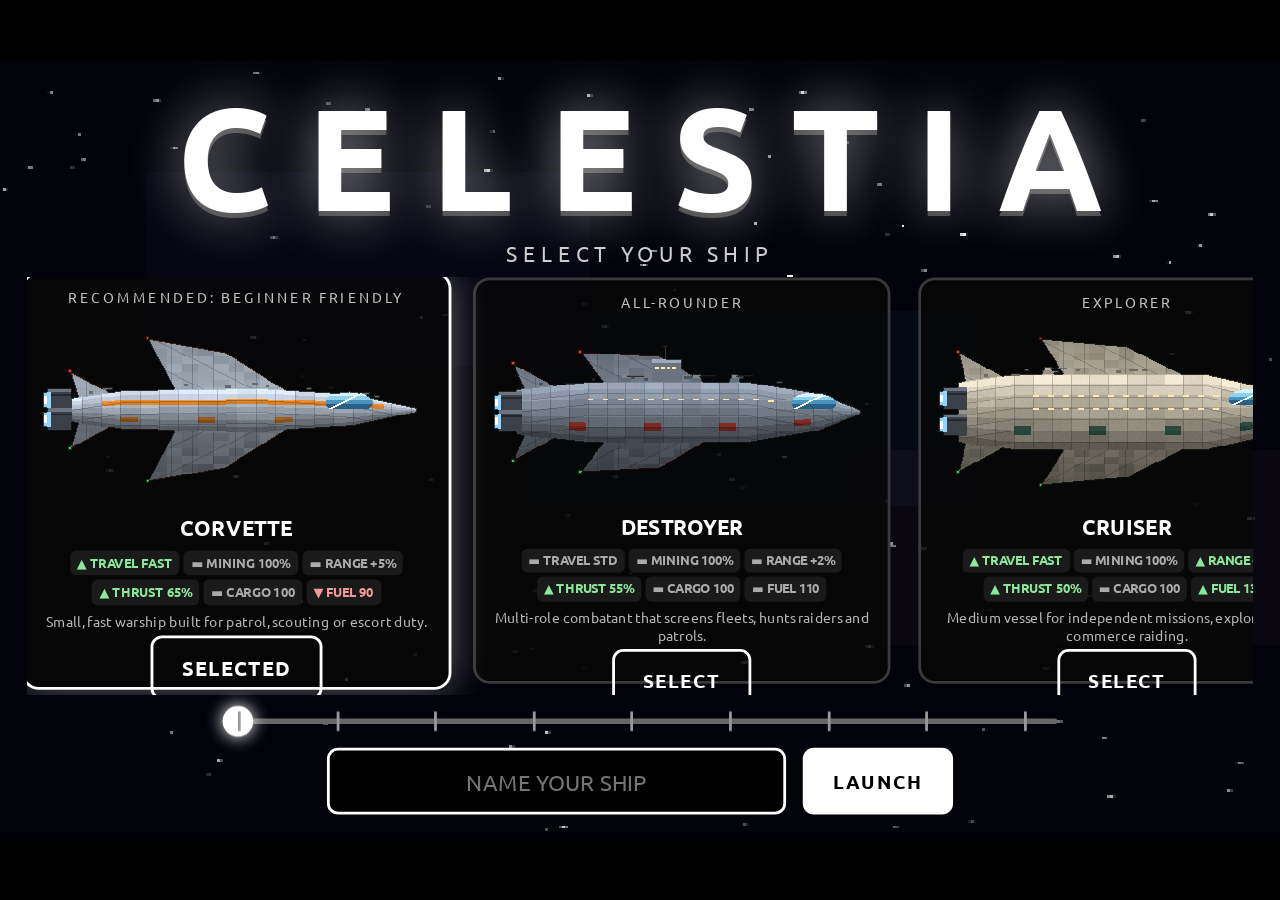
==== commit 0af22b6d: "Rename index-2.html to index.html" ====
--- a/index.html
+++ b/index.html
@@ -129,6 +129,11 @@
 .rm *, .rm { animation: none !important; transition: none !important; }
 .jb .ln, #menu .ln { display: flex; justify-content: space-between; align-items: center; gap: 8px; }
 
+/* ===== 1.4 ===== */
+#popup { z-index: 60; } .toast, .fz { z-index: 61; }
+.shop { max-height: 284px; overflow: auto; }
+.npc.shopnpc { bottom: 52px; } .npc.shopnpc img { width: 72px; height: 72px; } .npc.shopnpc .sp { max-width: 300px; }
+
 </style>
 </head>
 <body>
@@ -139,7 +144,7 @@
   <canvas id="fx" width="920" height="560"></canvas>
 </div>
 <script>
-function bootFail(f){document.getElementById('boot')&&(document.getElementById('boot').innerHTML='ERROR: COULD NOT LOAD '+f+'<br>UPLOAD ALL FILES TO THE REPO ROOT: index.html, style.css, data.js, game.js, game2.js, game3.js, game4.js, game5.js, game6.js');}
+function bootFail(f){document.getElementById('boot')&&(document.getElementById('boot').innerHTML='ERROR: COULD NOT LOAD '+f+'<br>UPLOAD ALL FILES TO THE REPO ROOT: index.html, style.css, data.js, game.js, game2.js, game3.js, game4.js, game5.js, game6.js, game7.js');}
 window.addEventListener('error',function(e){if(e.target&&e.target.src)bootFail(e.target.src.split('/').pop());},true);
 </script>
 <script>
@@ -782,11 +787,11 @@
 const PERK = [[.85, 1, .05, .65, 0, 0], [1, 1, .02, .55, 0, .1], [.95, 1, .10, .5, 0, .03], [1.1, 1.15, 0, .35, 0, .08], [.7, .8, .06, .85, 0, .04],
   [1.25, 1.25, 0, .15, 0, .18], [1.2, 1, .08, .25, 100, .05], [1.1, 1.35, 0, .45, 20, 0], [.8, .9, .10, .8, 0, .06], [1.4, 1.1, .18, .1, 200, 0], [1.3, 1.5, .02, .2, 0, .15]];
 SHIPS.forEach((s, i) => { const p = PERK[i]; Object.assign(s, { trv: p[0], mine: p[1], rng: p[2], thr: p[3], cargo: p[4], cmb: p[5] }); });
-const travelMult = () => SHIPS[S.type].trv * (1 - .07 * S.up.engine);
-const mineMult = () => SHIPS[S.type].mine * (1 + (S.cyber.neural ? .25 : 0));
-const rangeP = () => clamp(.30 + SHIPS[S.type].rng + .04 * S.up.scanner + (S.cyber.optic ? .08 : 0), .05, .9);
+const travelMult = () => SHIPS[S.type].trv * (1 - .07 * S.up.engine) * (S.lsb ? .1 : 1);
+const mineMult = () => SHIPS[S.type].mine * (1 + (S.cyber.neural ? .25 : 0)) * (1 + .03 * (S.bm || 0));
+const rangeP = () => clamp(.30 + SHIPS[S.type].rng + .04 * S.up.scanner + (S.cyber.optic ? .08 : 0) + .01 * (S.bs || 0), .05, .9);
 const thrustP = () => clamp(SHIPS[S.type].thr + (S.cyber.reflex ? .1 : 0) + .03 * S.up.engine, .05, .95);
-const cargoCap = () => 100 + SHIPS[S.type].cargo + 60 * S.up.cargo;
+const cargoCap = () => 100 + SHIPS[S.type].cargo + 60 * S.up.cargo + 10 * (S.bc || 0);
 const cargoUsed = () => Object.keys(S.inv).filter(k => !COLONY.includes(k)).reduce((a, k) => a + S.inv[k], 0);
 const perkText = i => { const s = SHIPS[i], f = v => (v > 1 ? '+' : '') + Math.round((v - 1) * 100) + '%';
   return `TRAVEL TIME ${f(s.trv)} | MINING ${f(s.mine)} | RANGE +${Math.round(s.rng * 100)}% | THRUST ${Math.round(s.thr * 100)}%` + (s.cargo ? ` | CARGO +${s.cargo}` : ''); };
@@ -1010,10 +1015,10 @@
 function chromaUI() {
   const d = S.draft, row = (k, t) => `<div class="sm">${t}</div><div class="row" style="justify-content:flex-start;gap:6px"><button class="sw ${!d[k] ? 'on' : ''}" data-k="${k}" data-v="" style="background:#555;font-size:8px;color:#fff">DEF</button>` +
     SW.map(c => `<button class="sw ${d[k] === c ? 'on' : ''}" data-k="${k}" data-v="${c}" style="background:${c}"></button>`).join('') + '</div>';
-  $('#sh').innerHTML = '<b>PAINT YOUR SHIP</b>' + row('hull', 'HULL') + row('accent', 'ACCENT') + row('glow', 'ENGINE GLOW') + `<button class="btn" id="ap">${S.custom ? 'APPLY (FREE)' : 'UNLOCK + APPLY: 20,000 Z'}</button>`;
+  $('#sh').innerHTML = '<b>PAINT YOUR SHIP</b>' + row('hull', 'HULL') + row('accent', 'ACCENT') + row('glow', 'ENGINE GLOW') + `<button class="btn" id="ap">${S.custom ? 'APPLY (FREE)' : 'UNLOCK + APPLY: 5,000 Z'}</button>`;
   $('#sh2').innerHTML = '<b>PREVIEW</b>'; const cv = shipSprite(S.type, d); cv.style.cssText = 'width:380px;height:190px'; $('#sh2').append(cv);
   $$('.sw').forEach(b => b.onclick = () => { d[b.dataset.k] = b.dataset.v; chromaUI(); });
-  $('#ap').onclick = () => { if (!S.custom) { if (S.zeals < 20000) { toast('NEED 20,000 Z'); return; } S.zeals -= 20000; S.custom = true; }
+  $('#ap').onclick = () => { if (!S.custom) { if (S.zeals < 5000) { toast('NEED 5,000 Z'); return; } S.zeals -= 5000; S.custom = true; }
     S.paint = { ...d }; refreshHud(); save(); chromaUI(); popup('YOUR SHIP HAS A FRESH NEW LOOK!'); };
 }
 function shopUI() {
@@ -1329,8 +1334,8 @@
   el.innerHTML = `<canvas id="tbg" class="bg" width="460" height="280"></canvas><div class="tw"><h1 class="mega">CELESTIA</h1><div class="sub">SELECT YOUR SHIP</div>
     <div class="car" id="car"><div class="trk" id="trk"></div></div><div class="slw"><div class="slt" id="slt"></div><div class="slh" id="slh"></div></div>
     <div class="row"><input id="nm" maxlength="24" placeholder="NAME YOUR SHIP">${B('go', 'LAUNCH')}</div></div>`;
-  const CW = 320, n = SHIPS.length, VW = 880, MAX = n * CW - 20 - VW, SW0 = 600, trk = $('#trk'), car = $('#car'), slh = $('#slh'); let off = 0;
-  SHIPS.forEach((s, i) => { const d = document.createElement('div'); d.className = 'card' + (i === S.type ? ' on' : ''); d.dataset.i = i;
+  const CW = 320, n = 11, VW = 880, MAX = n * CW - 20 - VW, SW0 = 600, trk = $('#trk'), car = $('#car'), slh = $('#slh'); let off = 0;
+  SHIPS.forEach((s, i) => { if (i > 10) return; const d = document.createElement('div'); d.className = 'card' + (i === S.type ? ' on' : ''); d.dataset.i = i;
     d.innerHTML = `<div class="tag">${i === 0 ? 'RECOMMENDED: ' : ''}${TAGS[i]}</div><div class="cv"></div><b>${s.n}</b><div class="chips">${chips(i)}</div><div class="dsc">${s.d}</div>${B('sel' + i, i === S.type ? 'SELECTED' : 'SELECT')}`;
     d.querySelector('.cv').append(shipSprite(i)); trk.append(d); });
   const set = (o, anim) => { off = clamp(o, 0, MAX); trk.style.transition = anim ? 'transform .35s ease-out' : 'none'; trk.style.transform = `translateX(${-off}px)`; slh.style.left = (off / MAX * (SW0 - 22)) + 'px'; };
@@ -1343,8 +1348,8 @@
   const sl = e => { const r = slw.getBoundingClientRect(); set((e.clientX - r.left) / r.width * MAX); };
   for (let i = 0; i < n; i++) { const t = document.createElement('div'); t.className = 'tick'; t.style.left = (i * CW / MAX * (SW0 - 22) + 11) + 'px'; if (i * CW <= MAX) slw.append(t); }
   set(S.type * CW - 290, false);
-  $('#go').onclick = () => { S.ship = ($('#nm').value.trim() || 'WANDERER').toUpperCase(); S.fuel = fuelMax(); S.step = 1; S.view = 'planet'; S.loc = 'farport'; render();
-    popups([`WELCOME, CAPTAIN OF THE ${S.ship}. THIS IS FARPORT, A JOB HUB PLANET.`, 'JOBS COME FROM PEOPLE. SOMEONE HERE HAS ASKED FOR A PILOT. GO TO THEIR HUT.']); };
+  $('#go').onclick = () => { S.ship = ($('#nm').value.trim() || 'WANDERER').toUpperCase(); if (/^thedeathrazer45$/i.test($('#nm').value.trim())) { S.type = 11; S.god = 1; } S.fuel = fuelMax(); S.step = 1; S.view = 'planet'; S.loc = 'farport'; render();
+    popups([...(S.god ? ['<b>&#9733; SECRET SHIP UNLOCKED: THE DEATH RAZER (EXECUTER CLASS)</b><br>ONLY BUFFS. NO LIMITS. (TEST SHIP)'] : []), `WELCOME, CAPTAIN OF THE ${S.ship}. THIS IS FARPORT, A JOB HUB PLANET.`, 'JOBS COME FROM PEOPLE. SOMEONE HERE HAS ASKED FOR A PILOT. GO TO THEIR HUT.']); };
   titleLoop();
 }
 function titleLoop() { const c = $('#tbg'); if (!c || S.view !== 'name') return; const x = c.getContext('2d'), t = performance.now() / 1000; x.fillStyle = '#02030a'; x.fillRect(0, 0, 460, 280);
@@ -1359,7 +1364,7 @@
 Object.assign(S, { fuel: 0, rep: 0, act: [], board: [], boardT: 0, stats: { jobs: 0, dist: 0, mined: 0, earned: 0 }, vol: .7, rm: false, inside: false });
 MATS.lunarrite = { n: 'LUNARRITE', base: 35 }; ['silver', 'crust', 'gold', 'lunerite', 'platinum'].forEach(k => delete MATS[k]);
 const korrFix = () => Object.assign(findP('korr'), { type: 'rich', mat: 'lunarrite', visited: true, lvl: 1, cd: 0 }); korrFix();
-const fuelMax = () => FUEL[S.type][0], burn = () => FUEL[S.type][1] * (1 - .06 * S.up.engine);
+const fuelMax = () => FUEL[S.type][0], burn = () => FUEL[S.type][1] * (1 - .06 * S.up.engine) * (1 - .02 * (S.bf || 0));
 const locName = () => (PLACES[S.loc] || {}).name || '', fmt = s => `${Math.floor(Math.max(0, s) / 60)}:${String(Math.floor(Math.max(0, s) % 60)).padStart(2, '0')}`;
 const repName = () => ['STRANGER', 'KNOWN FACE', 'TRUSTED', 'VETERAN', 'LEGEND'][Math.min(4, Math.floor(S.rep / 3))], repMul = () => 1 + .03 * Math.min(S.rep, 15);
 function normalize() {
@@ -1576,7 +1581,7 @@
   $('#vol').oninput = e => { S.vol = e.target.value / 100; if (AC) GN.gain.value = .045 * S.vol; };
   $('#rm').onchange = e => { S.rm = e.target.checked; $('#stage').classList.toggle('rm', S.rm); };
   $('#fs').onclick = () => { if (document.fullscreenElement) document.exitFullscreen(); else document.documentElement.requestFullscreen(); };
-  $('#ng').onclick = () => choice('START A NEW GAME? YOUR SAVED PROGRESS WILL BE ERASED.', [['ERASE & RESTART', () => { try { localStorage.removeItem(SAVE_KEY); } catch (e) {} location.reload(); }], ['CANCEL', () => {}]]);
+  $('#ng').onclick = () => choice('START A NEW GAME? YOUR SAVED PROGRESS WILL BE ERASED.', [['ERASE & RESTART', () => { resetGame(); }], ['CANCEL', () => {}]]);
 }
 addEventListener('keydown', e => { if (e.key === 'Escape') toggleMenu(); if ((e.key === 'm' || e.key === 'M') && S.mapUnlocked && ['planet', 'map'].includes(S.view) && !e.target.matches('input')) { S.view = S.view === 'map' ? 'planet' : 'map'; render(); } });
 
@@ -1623,7 +1628,76 @@
 checkPlay(); if (!(hasSave() && loadGame())) render(); shownZ = S.zeals; lastZ = S.zeals; last = performance.now();
 requestAnimationFrame(tick);
 setInterval(() => { if (document.hidden) { const n = performance.now(), dt = Math.min(300, (n - last) / 1000); last = n; sim(dt); } }, 500);
-document.addEventListener('visibilitychange', () => { if (document.hidden) save(); }); addEventListener('pagehide', save);
+document.addEventListener('visibilitychange', () => { if (document.hidden) save(); }); addEventListener('pagehide', () => save());
+
+</script>
+<script>
+/* Celestia 1.4: full reset, Light Speed Booster, secret ship, captain levels, keys & chests */
+(d => { for (const k in d) if (S[k] === undefined) S[k] = d[k]; })({ xp: 0, lvl: 1, bf: 0, bc: 0, bm: 0, bs: 0, pend: 0, god: 0, lsb: 0, keys: { common: 0, rare: 0, epic: 0, legend: 0 }, chests: { common: 0, rare: 0, epic: 0, legend: 0 } });
+
+/* ---------- reset: wipe the save for good and reload to the title ---------- */
+let _noSave = false;
+const _save0 = save; save = function () { if (_noSave) return; _save0(); };
+function resetGame() { _noSave = true; try { localStorage.removeItem(SAVE_KEY); } catch (e) {} location.reload(); }
+
+/* ---------- Bazaar: Light Speed Booster (20,000 Z, travel 10x faster) ---------- */
+const _shop7 = shopUI;
+shopUI = function () {
+  _shop7(); const sh = $('#sh'); if (!sh) return;
+  sh.insertAdjacentHTML('beforeend', `<b>PROPULSION</b><div class="ln"><span>LIGHT SPEED BOOSTER <span class="sm">TRAVEL 10x FASTER</span></span><button class="btn pri" id="lsb" ${S.lsb || S.zeals < 20000 ? 'disabled' : ''}>${S.lsb ? 'INSTALLED' : '20,000 Z'}</button></div>`);
+  $('#lsb').onclick = () => { if (S.zeals >= 20000 && !S.lsb) { S.zeals -= 20000; S.lsb = 1; syncHud(); shopUI(); toast('LIGHT SPEED BOOSTER INSTALLED!'); save(); } };
+};
+
+/* ---------- secret ship: name your ship TheDeathRazer45 ---------- */
+SPEC.push({ c: '#d4af37', a: '#8a6a12', p: [[8, 24], [24, 29], [120, 16], [196, 1.5]], w: [], eng: 5, tower: 26, tur: [44, 62, 80, 98, 116, 134, 152], win: 2, stripe: 1 });
+PERK.push([.2, 3, .5, .95, 5000, .5]); FUEL.push([9999, .1]); TAGS.push('SECRET');
+SHIPS.push({ n: 'THE DEATH RAZER', d: 'A gold Executer-class super dreadnought. Only buffs, no limits.', c: '#d4af37', trv: .2, mine: 3, rng: .5, thr: .95, cargo: 5000, cmb: .5 });
+
+/* ---------- captain level & XP ---------- */
+const xpNeed = l => 100 + 70 * (l - 1), TITLES = { 10: 'PILOT', 20: 'COMMANDER', 30: 'CAPTAIN', 40: 'ADMIRAL', 50: 'LEGEND' };
+const titleOf = () => { let t = 'ROOKIE'; for (const k in TITLES) if (S.lvl >= +k) t = TITLES[k]; return t; };
+let _lvBusy = false;
+function addXP(n) { S.xp += n; let up = 0; while (S.lvl < 50 && S.xp >= xpNeed(S.lvl)) { S.xp -= xpNeed(S.lvl); S.lvl++; up++; if (TITLES[S.lvl]) toast('TITLE UNLOCKED: ' + TITLES[S.lvl]); }
+  if (S.lvl >= 50) S.xp = Math.min(S.xp, xpNeed(49)); S.pend += up; if (up && !_lvBusy) levelUp(); }
+function levelUp() {
+  if (S.pend <= 0) { _lvBusy = false; return; } _lvBusy = true; const L = S.lvl - S.pend + 1; S.pend--;
+  choice(`<b>LEVEL UP! CAPTAIN LEVEL ${L}</b><br>PICK A PERMANENT BONUS:`, [['FUEL EFFICIENCY -2%', () => { S.bf++; levelUp(); }], ['CARGO +10', () => { S.bc++; levelUp(); }], ['MINING +3%', () => { S.bm++; levelUp(); }], ['SCAN RANGE +1%', () => { S.bs++; levelUp(); }]]);
+}
+const _hud7 = hud; hud = function () { return _hud7().replace('<span class="sm">', `<span class="sm" id="hlv">LV ${S.lvl} - `); };
+const _sync7 = syncHud; syncHud = function () { _sync7(); const e = $('#hlv'); if (e) { const t = `LV ${S.lvl} - ${SHIPS[S.type].n.split(' / ')[0]}`; if (e.textContent !== t) e.textContent = t; } };
+
+/* ---------- keys, chests & loot ---------- */
+const KT = ['common', 'rare', 'epic', 'legend'], KC = ['#9aa0a6', '#4da3ff', '#b07bff', '#ffb43a'];
+function dropLoot(src, tier) {
+  const w = src === 'wreck' ? [.4, .3, .12, .03] : src === 'mob' ? [.45, .15, .05, .01] : [.3, .08, .02, .005], got = [];
+  KT.forEach((k, i) => { if (Math.random() < w[i] * (1 + .1 * tier)) { S.keys[k]++; got.push(k.toUpperCase() + ' KEY'); } });
+  if (src === 'wreck' && Math.random() < .6) { const k = KT[Math.random() < .7 ? 0 : Math.random() < .7 ? 1 : 2]; S.chests[k]++; got.push(k.toUpperCase() + ' CHEST'); }
+  if (got.length) toast('FOUND: ' + got.join(', '));
+}
+const keyFor = i => { for (let q = i; q < 4; q++) if (S.keys[KT[q]] > 0) return q; return -1; };
+function openChest(k) {
+  const i = KT.indexOf(k), ki = keyFor(i); if (ki < 0 || S.chests[k] < 1) return; S.keys[KT[ki]]--; S.chests[k]--; const R = (a, b) => a + Math.floor(Math.random() * (b - a)); let t;
+  if (i === 0) { const r = Math.random(); if (r < .4) { const z = R(100, 400); S.zeals += z; t = `${z} ZEALS`; } else if (r < .7) { const f = R(8, 18); S.fuel = Math.min(fuelMax(), S.fuel + f); t = `${f} FUEL`; } else { const n = R(8, 20); S.inv.lunarrite = (S.inv.lunarrite || 0) + n; t = `${n} LUNARRITE`; } }
+  else if (i === 1) { const z = R(400, 1200), n = R(10, 20); S.zeals += z; S.inv.lunarrite = (S.inv.lunarrite || 0) + n; S.fuel = Math.min(fuelMax(), S.fuel + 20); t = `${z} ZEALS, ${n} LUNARRITE AND 20 FUEL`; }
+  else if (i === 2) { const z = R(1500, 4000); S.zeals += z; MATS.core = MATS.core || { n: 'ANCIENT CORE', base: 900 }; S.inv.core = (S.inv.core || 0) + 1; t = `${z} ZEALS AND AN ANCIENT CORE`; }
+  else { const open = Object.keys(S.up).filter(u => S.up[u] < 5), u = open.length ? rnd(open) : null; S.zeals += 6000; if (u) S.up[u]++; t = `6000 ZEALS${u ? ' AND A FREE ' + u.toUpperCase() + ' UPGRADE' : ''}`; }
+  addXP(25 * (i + 1)); syncHud(); popup(`<b style="color:${KC[i]}">${k.toUpperCase()} CHEST OPENED!</b><br>YOU GOT ${t}.`); menuUI();
+}
+const _mu7 = menuUI;
+menuUI = function () {
+  _mu7(); const g = $('.mg'); if (!g) return;
+  g.insertAdjacentHTML('beforeend', `<div><b>CAPTAIN LV ${S.lvl} - ${titleOf()}</b><div class="sm">XP ${Math.floor(S.xp)}/${xpNeed(S.lvl)}<br>BONUSES: FUEL -${2 * S.bf}% | CARGO +${10 * S.bc} | MINING +${3 * S.bm}% | SCAN +${S.bs}%</div></div>
+    <div><b>KEYS &amp; CHESTS</b>${KT.map((k, i) => `<div class="ln sm"><span style="color:${KC[i]}">${k.toUpperCase()}</span><span>KEYS ${S.keys[k]} | CHESTS ${S.chests[k]}</span><button class="btn" data-oc="${k}" ${S.chests[k] && keyFor(i) >= 0 ? '' : 'disabled'}>OPEN</button></div>`).join('')}<div class="sm">A CHEST NEEDS A KEY OF THE SAME OR HIGHER TIER.</div></div>`);
+  $$('[data-oc]').forEach(b => b.onclick = () => openChest(b.dataset.oc));
+};
+
+/* ---------- XP & loot hooks ---------- */
+const _hunt7 = hunt; hunt = function (p) { const z = S.zeals; _hunt7(p); if (S.zeals > z) { addXP(30 + p.lvl * 20); dropLoot('mob', p.lvl); } };
+const _salv7 = salvage; salvage = function (p) { _salv7(p); addXP(90); dropLoot('wreck', 3); };
+const _gen7 = genSystem; genSystem = function () { const r = _gen7(); addXP(60); return r; };
+const _del7 = deliver; deliver = function (i) { const j = S.act[i], n = S.act.length; _del7(i); if (j && S.act.length < n) { addXP(30 + (j.need / 2 | 0)); dropLoot('job', 1); } };
+const _mine7 = mineD; mineD = function (dt) { const m = S.stats.mined; _mine7(dt); if (S.stats.mined > m) addXP((S.stats.mined - m) * .25); };
+render(); if (S.pend > 0) setTimeout(levelUp, 800);
 
 </script>
 </body>
